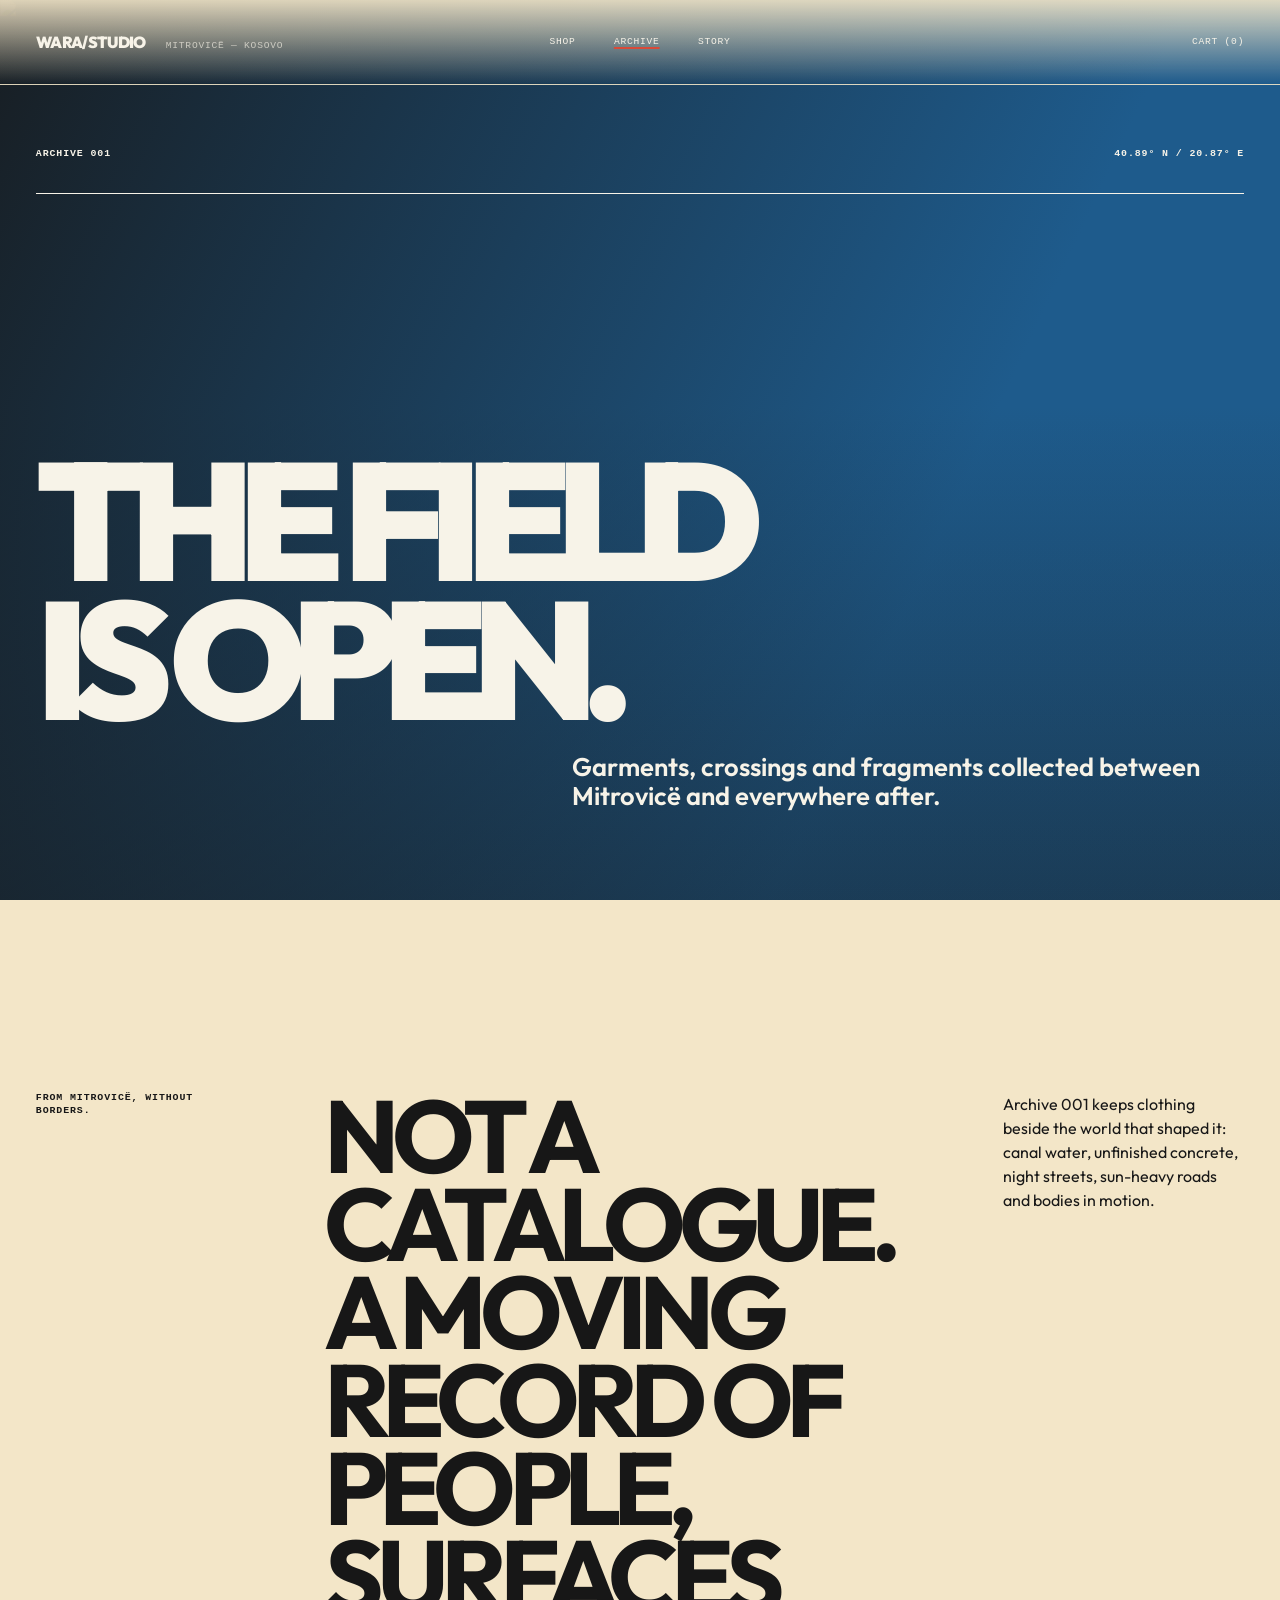
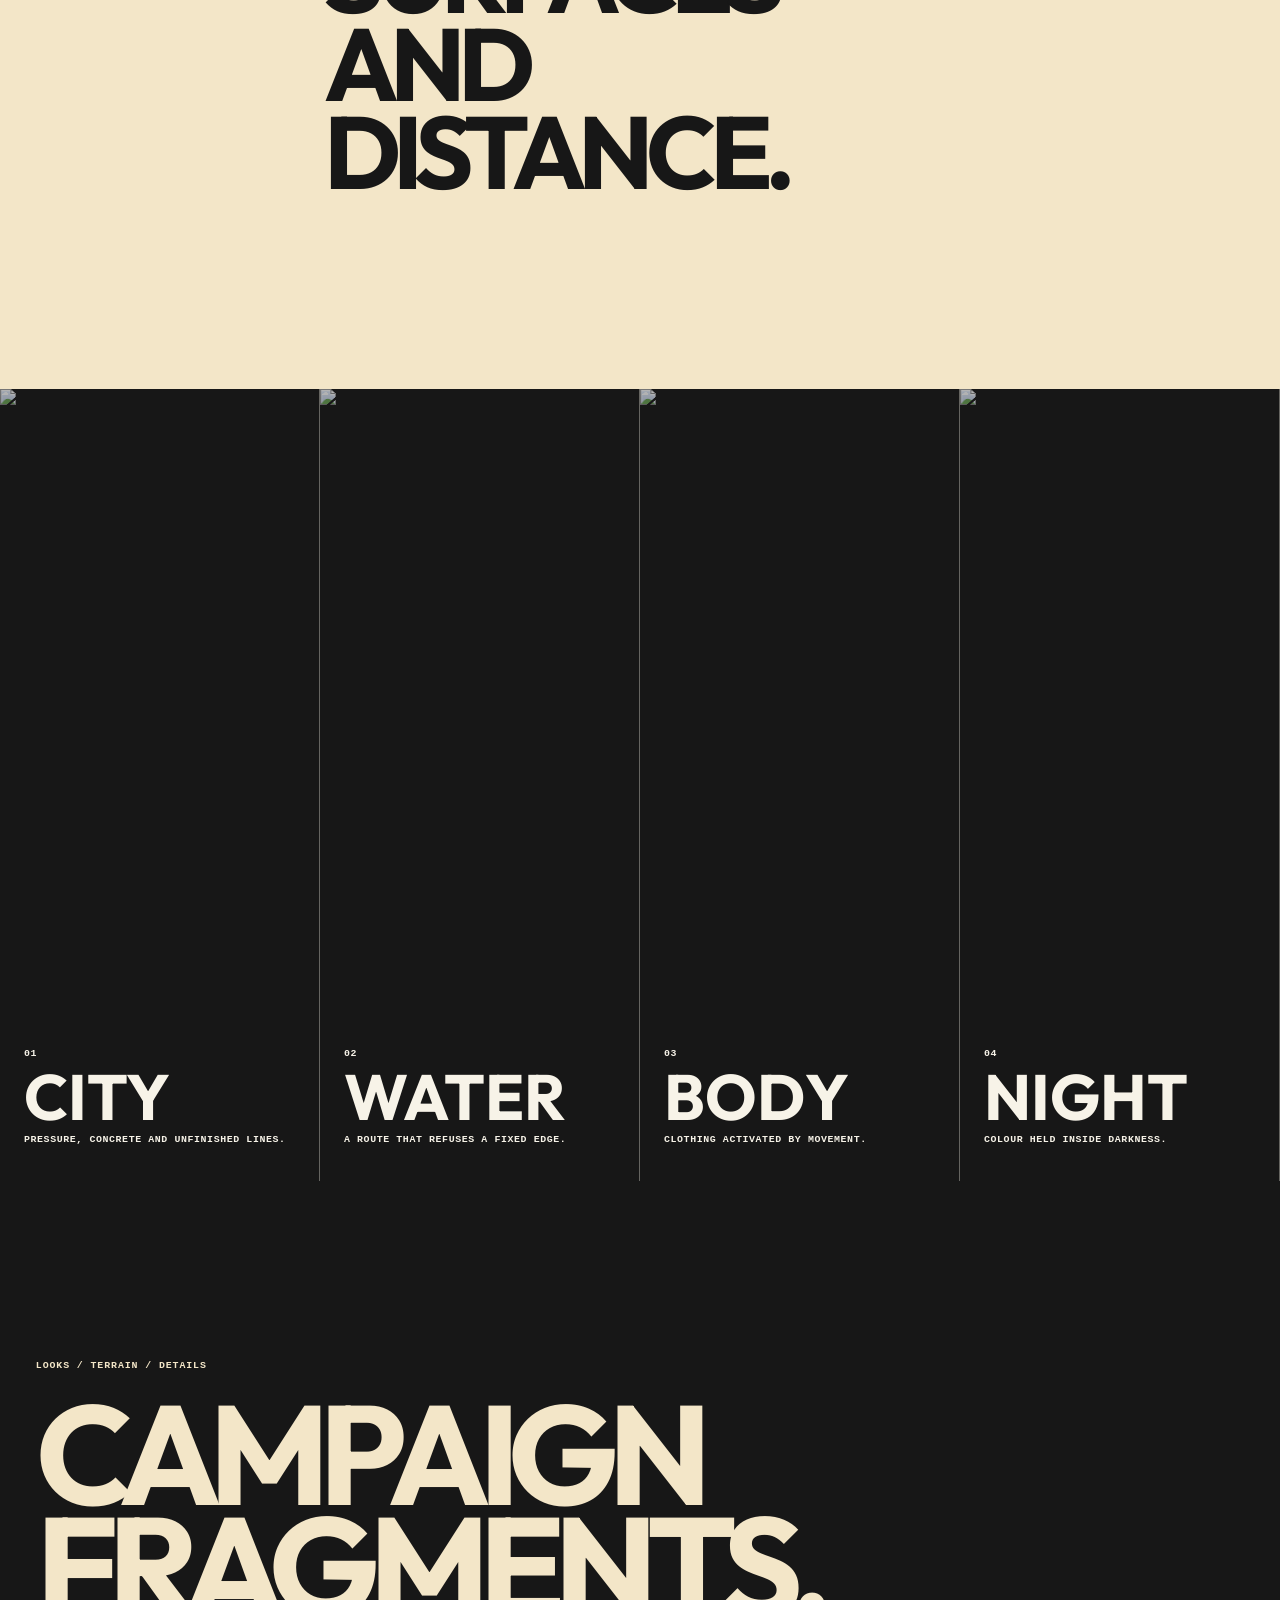
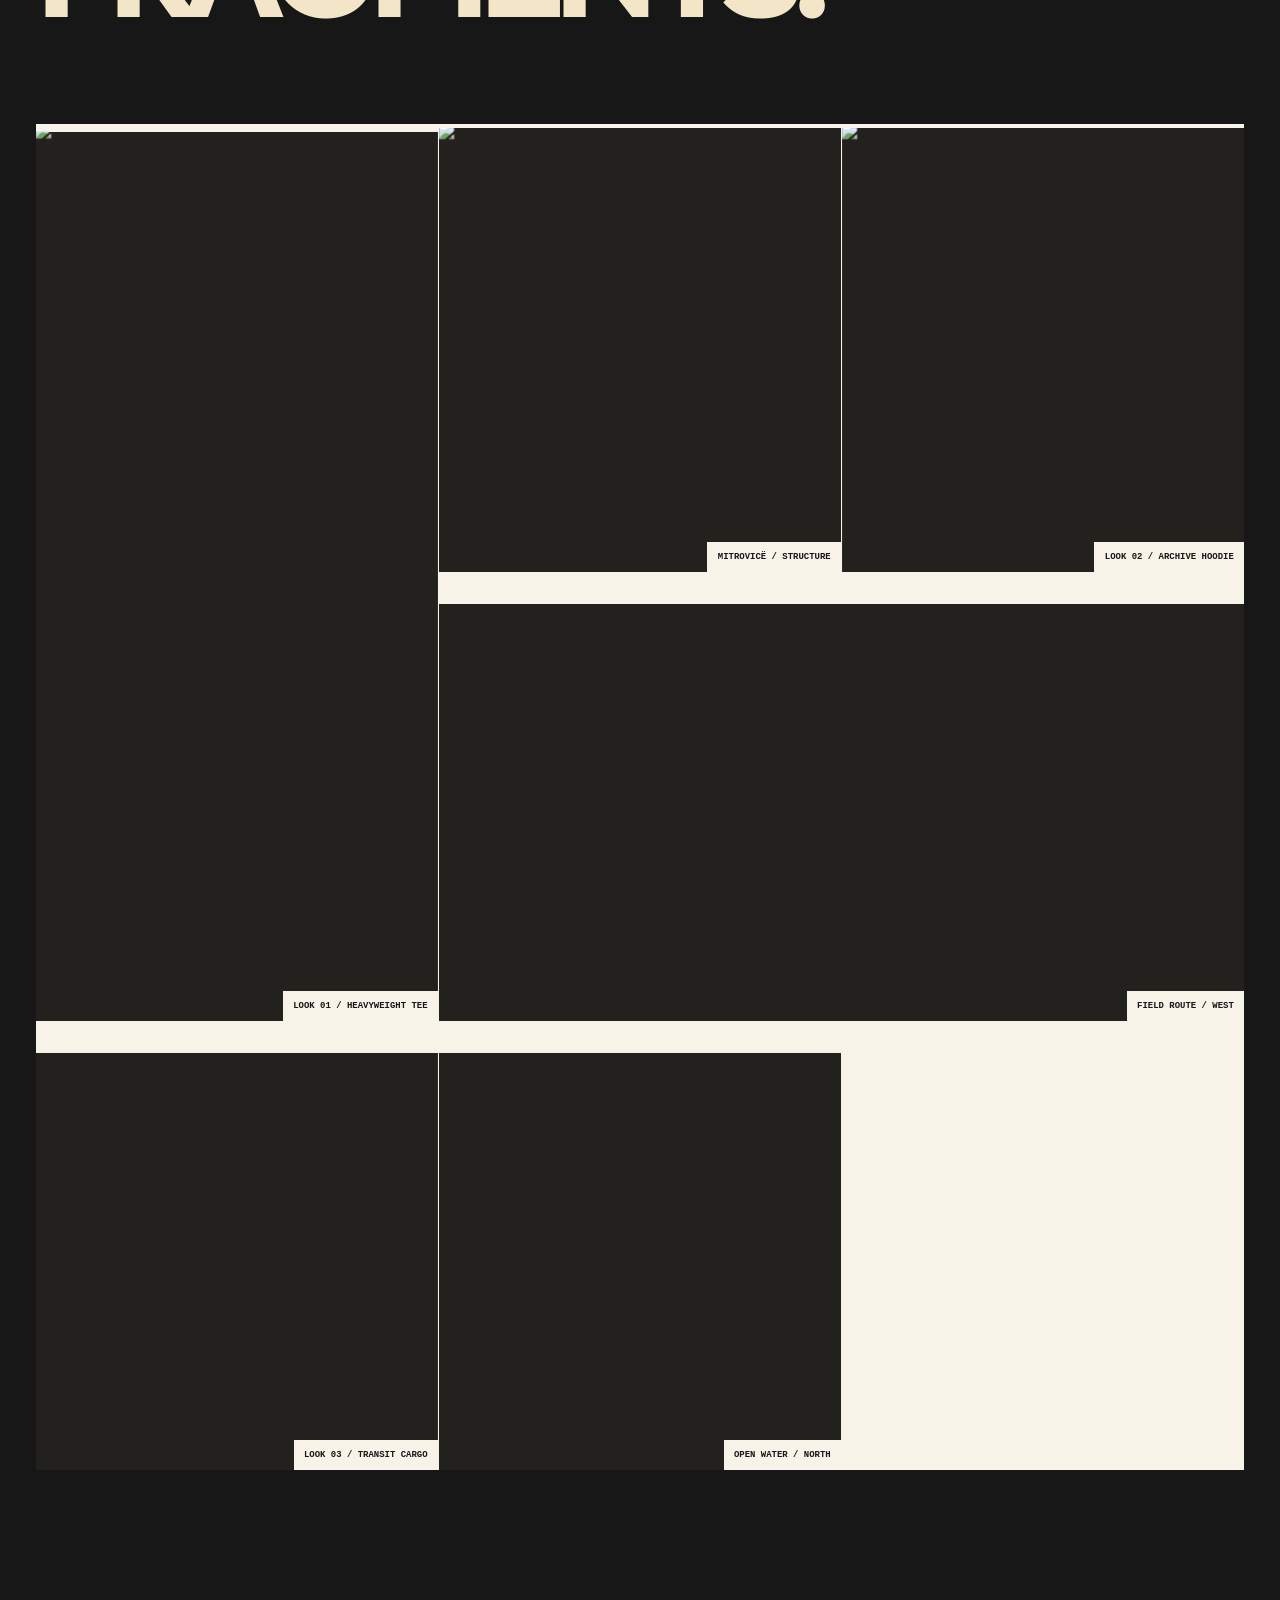
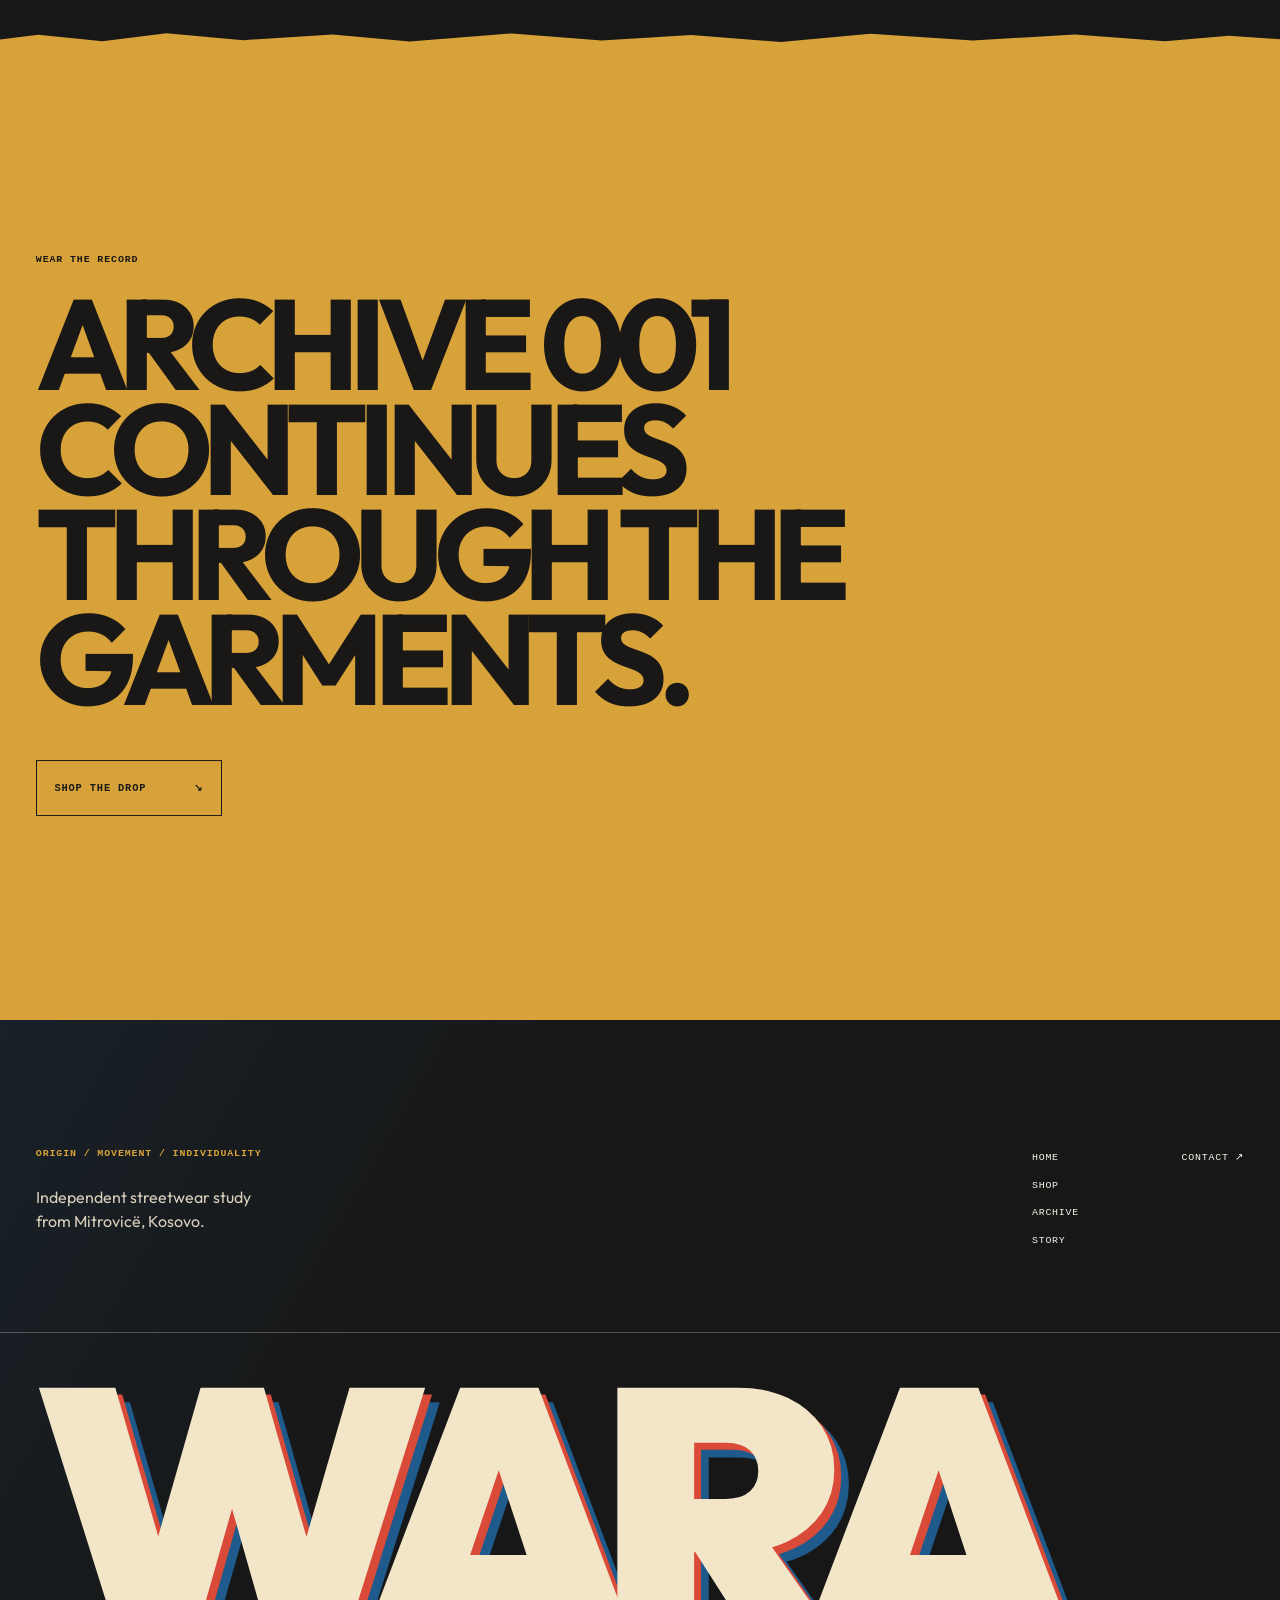
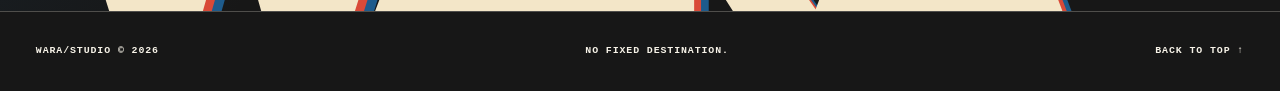
==== archive.html @ 3886ac1e "feat: add WARA shop and cinematic commerce experience" ====
<!doctype html>
<html lang="en">
  <head>
    <meta charset="utf-8">
    <meta name="viewport" content="width=device-width, initial-scale=1">
    <meta name="theme-color" content="#171717">
    <meta name="description" content="WARA STUDIO Archive 001 — campaign fragments, garments and landscapes from Mitrovicë without borders.">
    <title>Archive — WARA STUDIO</title>
    <link rel="icon" href="data:image/svg+xml,%3Csvg xmlns='http://www.w3.org/2000/svg' viewBox='0 0 64 64'%3E%3Crect width='64' height='64' fill='%23171717'/%3E%3Cpath d='M8 14h9l5 25 6-25h8l6 25 5-25h9L47 51h-9l-6-22-6 22h-9z' fill='%23f7f3e8'/%3E%3C/svg%3E">
    <link rel="preconnect" href="https://images.unsplash.com">
    <link rel="preconnect" href="https://fonts.googleapis.com">
    <link rel="preconnect" href="https://fonts.gstatic.com" crossorigin>
    <link href="https://fonts.googleapis.com/css2?family=Outfit:wght@400;500;600;700;800;900&amp;display=swap" rel="stylesheet">
    <link rel="stylesheet" href="styles.css">
    <script>document.documentElement.classList.add('js');</script>
  </head>
  <body class="inner-page archive-page" data-page="archive">
    <a class="skip-link" href="#main-content">Skip to content</a>
    <div class="cursor" data-cursor aria-hidden="true"><span>VIEW</span></div>

    <header class="site-header" data-header>
      <div class="site-header__inner shell">
        <a class="brand" href="index.html" aria-label="WARA STUDIO home"><span class="brand__name">WARA/STUDIO</span><span class="brand__origin">MITROVICË — KOSOVO</span></a>
        <nav class="desktop-nav" aria-label="Primary navigation"><a href="shop.html" data-nav-page="shop">SHOP</a><a href="archive.html" data-nav-page="archive">ARCHIVE</a><a href="story.html" data-nav-page="story">STORY</a></nav>
        <div class="header-actions">
          <a class="header-archive" href="cart.html" data-nav-page="cart">CART (<span data-cart-count>0</span>)</a>
          <button class="menu-toggle" type="button" aria-expanded="false" aria-controls="mobile-menu" data-menu-toggle><span class="sr-only">Open menu</span><span></span><span></span></button>
        </div>
      </div>
      <div class="mobile-menu" id="mobile-menu" data-mobile-menu hidden>
        <nav aria-label="Mobile navigation"><a href="shop.html" data-nav-page="shop">SHOP</a><a href="archive.html" data-nav-page="archive">ARCHIVE</a><a href="story.html" data-nav-page="story">STORY</a><a href="cart.html" data-nav-page="cart">CART (<span data-cart-count>0</span>)</a></nav>
        <div class="mobile-menu__meta technical-row"><span>MTV — 2026</span><span>NO FIXED DESTINATION.</span></div>
      </div>
    </header>

    <main id="main-content" class="page" tabindex="-1">
      <section class="archive-hero">
        <img src="https://images.unsplash.com/photo-1507525428034-b723cf961d3e?auto=format&amp;fit=crop&amp;w=2200&amp;q=88" alt="Open ocean campaign-world placeholder" fetchpriority="high" decoding="async">
        <div class="archive-hero__wash"></div>
        <div class="shell archive-hero__content">
          <div class="page-hero__meta technical-row"><span>ARCHIVE 001</span><span>40.89° N / 20.87° E</span></div>
          <h1 class="page-hero__title"><span>THE FIELD</span><span>IS OPEN.</span></h1>
          <p class="page-hero__lead">Garments, crossings and fragments collected between Mitrovicë and everywhere after.</p>
        </div>
      </section>

      <section class="archive-intro chapter chapter--paper">
        <div class="shell archive-intro__grid reveal-group">
          <p class="kicker">FROM MITROVICË, WITHOUT BORDERS.</p>
          <h2>Not a catalogue. A moving record of people, surfaces and distance.</h2>
          <p>Archive 001 keeps clothing beside the world that shaped it: canal water, unfinished concrete, night streets, sun-heavy roads and bodies in motion.</p>
        </div>
      </section>

      <section class="archive-accordion" aria-label="Archive themes">
        <article class="archive-slice" tabindex="0">
          <img src="https://images.unsplash.com/photo-1480714378408-67cf0d13bc1b?auto=format&amp;fit=crop&amp;w=1600&amp;q=84" alt="City architecture placeholder" loading="lazy" decoding="async">
          <div><span>01</span><h2>CITY</h2><p>Pressure, concrete and unfinished lines.</p></div>
        </article>
        <article class="archive-slice" tabindex="0">
          <img src="https://images.unsplash.com/photo-1470252649378-9c29740c9fa8?auto=format&amp;fit=crop&amp;w=1600&amp;q=84" alt="Canal water and travel atmosphere placeholder" loading="lazy" decoding="async">
          <div><span>02</span><h2>WATER</h2><p>A route that refuses a fixed edge.</p></div>
        </article>
        <article class="archive-slice" tabindex="0">
          <img src="https://images.unsplash.com/photo-1539109136881-3be0616acf4b?auto=format&amp;fit=crop&amp;w=1600&amp;q=84" alt="Streetwear model campaign placeholder" loading="lazy" decoding="async">
          <div><span>03</span><h2>BODY</h2><p>Clothing activated by movement.</p></div>
        </article>
        <article class="archive-slice" tabindex="0">
          <img src="https://images.unsplash.com/photo-1519608487953-e999c86e7455?auto=format&amp;fit=crop&amp;w=1600&amp;q=84" alt="Night landscape placeholder" loading="lazy" decoding="async">
          <div><span>04</span><h2>NIGHT</h2><p>Colour held inside darkness.</p></div>
        </article>
      </section>

      <section class="archive-contact-sheet chapter chapter--ink">
        <div class="shell">
          <header class="archive-contact-sheet__heading reveal-group"><p class="kicker">LOOKS / TERRAIN / DETAILS</p><h2>Campaign fragments.</h2></header>
          <div class="contact-sheet">
            <figure class="contact-sheet__item contact-sheet__item--tall image-reveal"><img src="https://images.unsplash.com/photo-1529139574466-a303027c1d8b?auto=format&amp;fit=crop&amp;w=1200&amp;q=84" alt="Fashion campaign model placeholder" loading="lazy" decoding="async"><figcaption>Look 01 / Heavyweight Tee</figcaption></figure>
            <figure class="contact-sheet__item image-reveal"><img src="https://images.unsplash.com/photo-1494522358652-f30e61a60313?auto=format&amp;fit=crop&amp;w=1400&amp;q=84" alt="Industrial architecture placeholder" loading="lazy" decoding="async"><figcaption>Mitrovicë / Structure</figcaption></figure>
            <figure class="contact-sheet__item image-reveal"><img src="https://images.unsplash.com/photo-1556821840-3a63f95609a7?auto=format&amp;fit=crop&amp;w=1200&amp;q=84" alt="Hoodie campaign placeholder" loading="lazy" decoding="async"><figcaption>Look 02 / Archive Hoodie</figcaption></figure>
            <figure class="contact-sheet__item contact-sheet__item--wide image-reveal"><img src="https://images.unsplash.com/photo-1500530855697-b586d89ba3ee?auto=format&amp;fit=crop&amp;w=1800&amp;q=84" alt="Road and landscape placeholder" loading="lazy" decoding="async"><figcaption>Field Route / West</figcaption></figure>
            <figure class="contact-sheet__item image-reveal"><img src="https://images.unsplash.com/photo-1515886657613-9f3515b0c78f?auto=format&amp;fit=crop&amp;w=1200&amp;q=84" alt="Full-body fashion campaign placeholder" loading="lazy" decoding="async"><figcaption>Look 03 / Transit Cargo</figcaption></figure>
            <figure class="contact-sheet__item image-reveal"><img src="https://images.unsplash.com/photo-1470770841072-f978cf4d019e?auto=format&amp;fit=crop&amp;w=1400&amp;q=84" alt="Lake and mountain journey placeholder" loading="lazy" decoding="async"><figcaption>Open Water / North</figcaption></figure>
          </div>
        </div>
      </section>

      <section class="archive-action chapter chapter--mustard">
        <div class="shell reveal-group"><p class="kicker">WEAR THE RECORD</p><h2>Archive 001 continues through the garments.</h2><a class="button button--dark" href="shop.html"><span>SHOP THE DROP</span><span aria-hidden="true">↘</span></a></div>
      </section>
    </main>

    <footer class="site-footer">
      <div class="site-footer__top shell"><div><p class="kicker">ORIGIN / MOVEMENT / INDIVIDUALITY</p><p>Independent streetwear study<br>from Mitrovicë, Kosovo.</p></div><nav aria-label="Footer navigation"><a href="index.html">HOME</a><a href="shop.html">SHOP</a><a href="archive.html">ARCHIVE</a><a href="story.html">STORY</a></nav><div class="site-footer__social"><a href="index.html#newsletter">CONTACT ↗</a></div></div>
      <div class="site-footer__word shell" aria-label="WARA STUDIO">WARA</div>
      <div class="site-footer__bottom shell technical-row"><span>WARA/STUDIO © 2026</span><span>NO FIXED DESTINATION.</span><a href="#main-content">BACK TO TOP ↑</a></div>
    </footer>

    <script src="vendor/gsap.min.js"></script><script src="vendor/ScrollTrigger.min.js"></script><script src="catalog.js"></script><script src="app.js"></script><script src="commerce.js"></script>
  </body>
</html>
---- styles.css ----
:root {
  color-scheme: dark;
  --sail-cream: #f3e6c8;
  --sun-red: #d94a38;
  --ocean-blue: #1e5b8c;
  --mustard: #d8a23a;
  --sea-teal: #2f7c78;
  --ink: #171717;
  --ink-soft: #23211e;
  --paper: #f3e6c8;
  --weathered-white: #f7f3e8;
  --paper-muted: #d8cfbc;
  --red: #d94a38;
  --line-light: rgba(247, 243, 232, 0.3);
  --line-dark: rgba(23, 23, 23, 0.24);
  --display: "Outfit", "Arial Narrow", "Helvetica Neue Condensed", sans-serif;
  --sans: "Outfit", "Helvetica Neue", Arial, sans-serif;
  --mono: "SFMono-Regular", Consolas, "Liberation Mono", monospace;
  --gutter: clamp(1rem, 2.8vw, 3.5rem);
  --max: 108rem;
  --header: 5.25rem;
  --fast: 180ms;
  --base: 420ms;
  --slow: 900ms;
  --ease: cubic-bezier(0.22, 1, 0.36, 1);
  --ease-in-out: cubic-bezier(0.76, 0, 0.24, 1);
}

*,
*::before,
*::after {
  box-sizing: border-box;
}

html {
  background: var(--ink);
  scroll-behavior: smooth;
  -webkit-text-size-adjust: 100%;
}

body {
  min-width: 20rem;
  margin: 0;
  overflow-x: hidden;
  background: var(--ink);
  color: var(--paper);
  font-family: var(--sans);
  font-size: 1rem;
  line-height: 1.5;
  text-rendering: optimizeLegibility;
  -webkit-font-smoothing: antialiased;
}

body.is-loading,
body.menu-open {
  overflow: hidden;
}

body,
button,
input {
  font-family: var(--sans);
}

button,
input {
  font: inherit;
}

button,
a {
  -webkit-tap-highlight-color: transparent;
}

a {
  color: inherit;
  text-decoration: none;
}

img,
svg,
video {
  display: block;
  max-width: 100%;
}

img {
  color: transparent;
}

figure,
h1,
h2,
p {
  margin-top: 0;
}

button {
  color: inherit;
}

.page {
  width: 100%;
  max-width: 100%;
  overflow-x: clip;
}

.shell {
  width: min(100%, calc(var(--max) + (var(--gutter) * 2)));
  margin-inline: auto;
  padding-inline: var(--gutter);
}

.max-w-editorial {
  width: 100%;
  max-width: 96rem;
}

.sr-only {
  position: absolute !important;
  width: 1px !important;
  height: 1px !important;
  padding: 0 !important;
  margin: -1px !important;
  overflow: hidden !important;
  clip: rect(0, 0, 0, 0) !important;
  white-space: nowrap !important;
  border: 0 !important;
}

.skip-link {
  position: fixed;
  z-index: 10000;
  top: 0.75rem;
  left: 0.75rem;
  padding: 0.7rem 0.9rem;
  transform: translateY(-160%);
  background: var(--paper);
  color: var(--ink);
  font-family: var(--mono);
  font-size: 0.68rem;
  letter-spacing: 0.08em;
  transition: transform var(--fast) ease;
}

.skip-link:focus {
  transform: translateY(0);
}

:focus-visible {
  outline: 2px solid var(--red);
  outline-offset: 4px;
}

.technical-row,
.kicker,
.image-label {
  font-family: var(--mono);
  font-size: 0.62rem;
  font-weight: 600;
  letter-spacing: 0.09em;
  line-height: 1.3;
  text-transform: uppercase;
}

.kicker {
  margin-bottom: 1.5rem;
}

.button {
  display: inline-flex;
  min-height: 3.5rem;
  align-items: center;
  justify-content: space-between;
  gap: 3rem;
  padding: 1rem 1.1rem;
  border: 1px solid currentColor;
  font-family: var(--mono);
  font-size: 0.65rem;
  font-weight: 700;
  letter-spacing: 0.08em;
  line-height: 1;
  text-transform: uppercase;
  transition:
    background-color var(--base) var(--ease),
    color var(--base) var(--ease),
    transform var(--base) var(--ease);
}

.button:hover {
  transform: translateY(-0.2rem);
}

.button--light {
  background: var(--paper);
  color: var(--ink);
}

.button--light:hover {
  background: transparent;
  color: var(--paper);
}

.chapter {
  position: relative;
  padding-block: clamp(8rem, 14vw, 15rem);
}

.chapter--paper {
  background: var(--paper);
  color: var(--ink);
}

.chapter--ink {
  background: var(--ink);
  color: var(--paper);
}

.chapter--red {
  background: var(--red);
  color: var(--paper);
}

.grain {
  pointer-events: none;
  background-image: url("data:image/svg+xml,%3Csvg viewBox='0 0 180 180' xmlns='http://www.w3.org/2000/svg'%3E%3Cfilter id='n'%3E%3CfeTurbulence type='fractalNoise' baseFrequency='.85' numOctaves='3' stitchTiles='stitch'/%3E%3C/filter%3E%3Crect width='100%25' height='100%25' filter='url(%23n)' opacity='.7'/%3E%3C/svg%3E");
  animation: grain-shift 0.25s steps(2) infinite;
}

.image-label {
  position: absolute;
  z-index: 3;
  right: 0.75rem;
  bottom: 0.75rem;
  padding: 0.4rem 0.5rem;
  background: var(--ink);
  color: var(--paper);
  font-size: 0.54rem;
}

.image-label--dark {
  background: var(--paper);
  color: var(--ink);
}

/* Loader */

.loader {
  position: fixed;
  z-index: 1000;
  inset: 0;
  overflow: hidden;
  background: var(--ink);
  color: var(--paper);
}

.loader[hidden] {
  display: none;
}

.loader__grain {
  position: absolute;
  inset: -30%;
  opacity: 0.16;
  background-image: url("data:image/svg+xml,%3Csvg viewBox='0 0 180 180' xmlns='http://www.w3.org/2000/svg'%3E%3Cfilter id='n'%3E%3CfeTurbulence type='fractalNoise' baseFrequency='.86' numOctaves='3' stitchTiles='stitch'/%3E%3C/filter%3E%3Crect width='100%25' height='100%25' filter='url(%23n)' opacity='.75'/%3E%3C/svg%3E");
  animation: grain-shift 0.25s steps(2) infinite;
}

.loader__frame {
  position: relative;
  z-index: 1;
  display: grid;
  height: 100%;
  padding: var(--gutter);
  grid-template-rows: auto 1fr auto;
}

.loader__top,
.loader__bottom {
  display: flex;
  justify-content: space-between;
  gap: 1rem;
}

.loader__word {
  display: flex;
  align-items: center;
  justify-content: center;
  overflow: hidden;
  font-family: var(--display);
  font-size: clamp(8rem, 29vw, 34rem);
  font-weight: 900;
  letter-spacing: -0.13em;
  line-height: 0.7;
}

.loader__word span {
  display: block;
}

.loader__line {
  position: absolute;
  right: 0;
  bottom: 0;
  left: 0;
  height: 2px;
  background: var(--red);
  transform: scaleX(0);
  transform-origin: left;
}

/* Cursor */

.cursor {
  position: fixed;
  z-index: 999;
  top: 0;
  left: 0;
  display: grid;
  width: 0.7rem;
  height: 0.7rem;
  place-items: center;
  border: 1px solid var(--paper);
  border-radius: 50%;
  opacity: 0;
  pointer-events: none;
  transform: translate3d(-100px, -100px, 0);
  mix-blend-mode: difference;
  transition:
    width var(--base) var(--ease),
    height var(--base) var(--ease),
    opacity var(--fast) ease,
    background-color var(--base) ease;
}

.cursor span {
  opacity: 0;
  font-family: var(--mono);
  font-size: 0.52rem;
  letter-spacing: 0.08em;
  transition: opacity var(--fast) ease;
}

.cursor.is-visible {
  opacity: 1;
}

.cursor.is-active {
  width: 4.25rem;
  height: 4.25rem;
  background: rgba(241, 238, 230, 0.14);
}

.cursor.is-active span {
  opacity: 1;
}

/* Header */

.site-header {
  position: fixed;
  z-index: 100;
  top: 0;
  right: 0;
  left: 0;
  min-height: var(--header);
  border-bottom: 1px solid transparent;
  background: linear-gradient(to bottom, rgba(10, 10, 9, 0.7), transparent);
  color: var(--paper);
  transition:
    background-color var(--base) ease,
    border-color var(--base) ease;
}

.site-header.is-scrolled,
.site-header.is-open {
  border-color: var(--line-light);
  background: var(--ink);
}

.site-header__inner {
  display: grid;
  min-height: var(--header);
  grid-template-columns: minmax(14rem, 1fr) auto minmax(14rem, 1fr);
  align-items: center;
  gap: 2rem;
}

.brand {
  display: inline-flex;
  width: fit-content;
  align-items: baseline;
  gap: 1.25rem;
}

.brand__name {
  font-family: var(--display);
  font-size: 1rem;
  font-weight: 900;
  letter-spacing: -0.04em;
}

.brand__origin,
.desktop-nav,
.header-archive {
  font-family: var(--mono);
  font-size: 0.6rem;
  letter-spacing: 0.08em;
  text-transform: uppercase;
}

.brand__origin {
  color: var(--paper-muted);
}

.desktop-nav {
  display: flex;
  justify-content: center;
  gap: clamp(1.5rem, 3vw, 3.5rem);
}

.desktop-nav a,
.header-archive {
  position: relative;
  padding-block: 0.4rem;
}

.desktop-nav a::after,
.header-archive::after {
  position: absolute;
  right: 0;
  bottom: 0;
  left: 0;
  height: 1px;
  content: "";
  background: currentColor;
  transform: scaleX(0);
  transform-origin: right;
  transition: transform var(--base) var(--ease);
}

.desktop-nav a:hover::after,
.header-archive:hover::after {
  transform: scaleX(1);
  transform-origin: left;
}

.header-actions {
  display: flex;
  align-items: center;
  justify-self: end;
  gap: 1.5rem;
}

.menu-toggle {
  display: none;
  width: 2.75rem;
  height: 2.75rem;
  padding: 0.65rem 0;
  border: 0;
  background: transparent;
  cursor: pointer;
}

.menu-toggle > span:not(.sr-only) {
  display: block;
  width: 100%;
  height: 1px;
  margin-block: 0.38rem;
  background: currentColor;
  transition: transform var(--base) var(--ease);
}

.menu-toggle[aria-expanded="true"] > span:nth-child(2) {
  transform: translateY(0.22rem) rotate(45deg);
}

.menu-toggle[aria-expanded="true"] > span:nth-child(3) {
  transform: translateY(-0.22rem) rotate(-45deg);
}

.mobile-menu {
  position: fixed;
  inset: var(--header) 0 0;
  padding: var(--gutter);
  background: var(--ink);
}

.mobile-menu[hidden] {
  display: none;
}

.mobile-menu nav {
  display: flex;
  height: calc(100% - 4rem);
  justify-content: center;
  flex-direction: column;
}

.mobile-menu nav a {
  font-family: var(--display);
  font-size: clamp(4rem, 17vw, 8rem);
  font-weight: 900;
  letter-spacing: -0.075em;
  line-height: 0.85;
}

.mobile-menu__meta {
  display: flex;
  justify-content: space-between;
  gap: 2rem;
}

/* Hero */

.hero {
  position: relative;
  isolation: isolate;
  min-height: 100svh;
  overflow: hidden;
  background: var(--ink);
}

.hero__media {
  position: absolute;
  z-index: -3;
  top: 0;
  right: 0;
  width: 48%;
  height: 100%;
  overflow: hidden;
}

.hero__media img {
  width: 100%;
  height: 112%;
  object-fit: cover;
  filter: grayscale(1) contrast(1.16) brightness(0.68);
}

.hero__wash {
  position: absolute;
  z-index: -2;
  inset: 0;
  background:
    linear-gradient(90deg, var(--ink) 0 42%, rgba(10, 10, 9, 0.58) 67%, rgba(10, 10, 9, 0.2)),
    linear-gradient(to top, rgba(10, 10, 9, 0.68), transparent 40%);
}

.hero__grain {
  position: absolute;
  z-index: -1;
  inset: -20%;
  opacity: 0.12;
}

.hero__inner {
  display: grid;
  min-height: 100svh;
  padding-top: calc(var(--header) + 1.5rem);
  padding-bottom: 1.25rem;
  grid-template-rows: auto 1fr auto;
}

.hero__meta,
.hero__footer {
  display: flex;
  align-items: center;
  justify-content: space-between;
  gap: 2rem;
}

.hero__composition {
  display: grid;
  align-content: center;
  padding-block: clamp(4rem, 9vh, 8rem);
}

.hero__drop {
  position: relative;
  margin-bottom: 1.5rem;
  padding-left: 3rem;
  color: var(--paper-muted);
  font-family: var(--mono);
  font-size: 0.62rem;
  letter-spacing: 0.09em;
  text-transform: uppercase;
}

.hero__drop::before {
  position: absolute;
  top: 50%;
  left: 0;
  width: 2.25rem;
  height: 1px;
  content: "";
  background: var(--red);
}

.hero__title {
  display: flex;
  align-items: end;
  flex-wrap: wrap;
  margin: 0;
  font-family: var(--display);
  font-size: clamp(7rem, 17.2vw, 20rem);
  font-weight: 900;
  letter-spacing: -0.105em;
  line-height: 0.68;
  text-transform: uppercase;
}

.hero__word {
  display: inline-flex;
  white-space: nowrap;
}

.hero__word > span {
  display: inline-block;
  will-change: transform;
}

.hero__studio {
  margin: 0 0 0.25em 0.8rem;
  font-size: 0.19em;
  letter-spacing: -0.04em;
  line-height: 1;
}

.hero__statement {
  display: flex;
  width: min(100%, 48rem);
  align-items: end;
  justify-content: space-between;
  gap: 3rem;
  margin-top: clamp(2rem, 5vh, 4rem);
  margin-left: auto;
}

.hero__statement p {
  margin: 0;
  font-family: var(--display);
  font-size: clamp(2.4rem, 4vw, 4.6rem);
  font-weight: 800;
  letter-spacing: -0.06em;
  line-height: 0.86;
}

.scroll-cue {
  display: inline-flex;
  align-items: center;
  gap: 0.75rem;
}

.scroll-cue i {
  display: block;
  width: 2.5rem;
  height: 1px;
  background: var(--line-light);
}

/* Marquee */

.marquee {
  position: relative;
  z-index: 2;
  overflow: hidden;
  border-top: 1px solid var(--line-light);
  border-bottom: 1px solid var(--line-light);
  background: var(--red);
  color: var(--paper);
}

.marquee__track {
  display: flex;
  width: max-content;
  align-items: center;
  gap: 2.2rem;
  padding-block: 1rem;
  animation: marquee-move 28s linear infinite;
  font-family: var(--display);
  font-size: clamp(1.4rem, 2.2vw, 2.4rem);
  font-weight: 800;
  letter-spacing: -0.035em;
  line-height: 1;
  text-transform: uppercase;
}

.marquee__track i {
  width: 0.45rem;
  height: 0.45rem;
  flex: 0 0 auto;
  background: currentColor;
  transform: rotate(45deg);
}

/* Drop intro */

.chapter-heading {
  display: grid;
  grid-template-columns: minmax(14rem, 0.55fr) minmax(0, 1.45fr);
  gap: clamp(3rem, 7vw, 8rem);
  align-items: start;
  margin-bottom: clamp(5rem, 10vw, 10rem);
}

.chapter-heading h2,
.products__header h2,
.editorial__copy h2,
.lookbook__intro h2,
.horizontal-gallery__header h2,
.newsletter__heading h2 {
  margin: 0;
  font-family: var(--display);
  font-weight: 800;
  letter-spacing: -0.07em;
  text-transform: uppercase;
}

.chapter-heading h2 {
  max-width: 16ch;
  font-size: clamp(4rem, 8vw, 9rem);
  line-height: 0.88;
}

.drop-intro__body {
  display: grid;
  grid-template-columns: minmax(0, 0.85fr) minmax(22rem, 1.15fr);
  gap: clamp(3rem, 9vw, 11rem);
  align-items: end;
}

.drop-intro__image {
  position: relative;
  height: min(72vw, 56rem);
  overflow: hidden;
  background: #d7d1c6;
}

.drop-intro__image img {
  width: 100%;
  height: 100%;
  object-fit: cover;
  filter: grayscale(1) contrast(1.12);
}

.drop-intro__copy {
  padding-bottom: clamp(1rem, 5vw, 5rem);
}

.drop-intro__lead {
  max-width: 25ch;
  margin-bottom: 4rem;
  font-size: clamp(2rem, 3.6vw, 4rem);
  font-weight: 500;
  letter-spacing: -0.045em;
  line-height: 1.04;
}

.drop-intro__details {
  display: grid;
  margin-bottom: 3rem;
  padding-block: 1rem;
  border-top: 1px solid var(--line-dark);
  border-bottom: 1px solid var(--line-dark);
  grid-template-columns: 0.6fr 1.2fr 0.6fr;
  gap: 1rem;
}

.drop-intro__details span:last-child {
  text-align: right;
}

.text-link {
  display: inline-flex;
  align-items: center;
  justify-content: space-between;
  gap: 3rem;
  padding-bottom: 0.4rem;
  border-bottom: 1px solid currentColor;
  font-family: var(--mono);
  font-size: 0.65rem;
  letter-spacing: 0.08em;
  text-transform: uppercase;
}

/* Product grid */

.products {
  padding-top: 0;
}

.products__header {
  display: grid;
  grid-template-columns: minmax(0, 1.35fr) minmax(18rem, 0.65fr);
  gap: 4rem;
  align-items: end;
  margin-bottom: 4rem;
}

.products__header h2 {
  max-width: 13ch;
  font-size: clamp(4rem, 7vw, 8rem);
  line-height: 0.84;
}

.products__header > p {
  max-width: 32rem;
  margin: 0;
  color: rgba(10, 10, 9, 0.68);
  font-size: 0.86rem;
  line-height: 1.65;
}

.product-grid {
  display: grid;
  grid-auto-flow: dense;
  grid-template-columns: repeat(12, minmax(0, 1fr));
  grid-template-rows: repeat(2, minmax(18rem, 31vw));
  gap: 1px;
  overflow: hidden;
  border: 1px solid var(--ink);
  background: var(--ink);
}

.product-card {
  position: relative;
  min-width: 0;
  overflow: hidden;
  background: var(--paper);
}

.product-card--hero {
  grid-column: span 6;
  grid-row: span 2;
}

.product-card--wide {
  grid-column: span 6;
  grid-row: span 1;
}

.product-card--small {
  grid-column: span 3;
  grid-row: span 1;
}

.product-card > a {
  display: grid;
  height: 100%;
  grid-template-rows: minmax(0, 1fr) auto;
}

.product-card__media {
  position: relative;
  min-height: 0;
  overflow: hidden;
  background: #d7d1c6;
}

.product-card__media img {
  width: 100%;
  height: 100%;
  object-fit: cover;
  filter: grayscale(1) contrast(1.08);
  transition:
    opacity var(--slow) var(--ease),
    transform 1200ms var(--ease);
}

.product-card__alt {
  position: absolute;
  inset: 0;
  opacity: 0;
}

.product-card:hover .product-card__media img {
  transform: scale(1.045);
}

.product-card:hover .product-card__alt {
  opacity: 1;
}

.product-card__info {
  display: flex;
  min-height: 5.5rem;
  align-items: start;
  justify-content: space-between;
  gap: 1rem;
  padding: 1rem;
  color: var(--ink);
  font-family: var(--mono);
  font-size: 0.64rem;
  letter-spacing: 0.04em;
  text-transform: uppercase;
}

.product-card__info > div {
  display: flex;
  flex-direction: column;
  gap: 0.35rem;
}

.product-card__info small {
  color: rgba(10, 10, 9, 0.52);
  font-size: 0.56rem;
}

/* Editorial */

.editorial {
  min-height: 110rem;
}

.editorial__grid {
  position: relative;
  display: grid;
  min-height: 88rem;
  grid-template-columns: repeat(12, minmax(0, 1fr));
  grid-template-rows: auto 1fr auto;
}

.editorial__copy {
  position: relative;
  z-index: 3;
  grid-column: 1 / span 5;
  grid-row: 1;
}

.editorial__copy h2 {
  max-width: 9ch;
  margin-bottom: 2.5rem;
  font-size: clamp(4.5rem, 8vw, 9rem);
  line-height: 0.82;
}

.editorial__copy > p:not(.kicker) {
  max-width: 33rem;
  color: var(--paper-muted);
  font-size: 1.1rem;
  line-height: 1.8;
}

.editorial__coordinates {
  display: flex;
  max-width: 26rem;
  justify-content: space-between;
  gap: 2rem;
  margin-top: 3rem;
  padding-top: 1rem;
  border-top: 1px solid var(--line-light);
}

.editorial__image {
  position: absolute;
  overflow: hidden;
  margin: 0;
}

.editorial__image img {
  width: 100%;
  height: 112%;
  object-fit: cover;
  filter: grayscale(1) contrast(1.18) brightness(0.82);
}

.editorial__image--primary {
  top: 3rem;
  right: var(--gutter);
  width: min(48vw, 52rem);
  height: 64rem;
}

.editorial__image--secondary {
  bottom: 0;
  left: 22%;
  width: min(30vw, 30rem);
  height: 40rem;
}

.editorial__vertical {
  position: absolute;
  right: 0;
  bottom: 6rem;
  margin: 0;
  font-family: var(--mono);
  font-size: 0.58rem;
  letter-spacing: 0.12em;
  writing-mode: vertical-rl;
}

/* Lookbook */

.lookbook {
  padding-top: 0;
}

.lookbook__intro {
  display: grid;
  margin-bottom: 7rem;
  grid-template-columns: 1fr 1fr;
  gap: 4rem;
  align-items: end;
}

.lookbook__intro .kicker {
  grid-column: 1 / -1;
}

.lookbook__intro h2 {
  font-size: clamp(5rem, 10vw, 12rem);
  line-height: 0.76;
}

.lookbook__intro > p:last-child {
  max-width: 24rem;
  justify-self: end;
  margin: 0;
  color: var(--paper-muted);
}

.lookbook__stage {
  display: grid;
  grid-template-columns: minmax(12rem, 0.4fr) minmax(0, 1.6fr);
  gap: clamp(3rem, 8vw, 9rem);
  align-items: start;
}

.lookbook__rail {
  position: sticky;
  top: calc(var(--header) + 2rem);
  display: flex;
  height: calc(100svh - var(--header) - 4rem);
  flex-direction: column;
  justify-content: space-between;
  padding-block: 1rem;
  border-top: 1px solid var(--line-light);
  border-bottom: 1px solid var(--line-light);
}

.lookbook__rail > p:last-child {
  margin: 0;
  font-family: var(--display);
  font-size: clamp(1.8rem, 3vw, 3.25rem);
  font-weight: 700;
  letter-spacing: -0.05em;
  line-height: 0.9;
}

.lookbook__rail > div {
  display: grid;
  grid-template-columns: auto 1fr auto;
  align-items: center;
  gap: 0.8rem;
  font-family: var(--mono);
  font-size: 0.65rem;
}

.lookbook__rail i {
  height: 1px;
  background: var(--line-light);
}

.lookbook__cards {
  padding-bottom: 20vh;
}

.lookbook-card {
  position: sticky;
  top: calc(var(--header) + 2rem);
  height: calc(100svh - var(--header) - 4rem);
  margin: 0 0 14vh;
  overflow: hidden;
  background: var(--ink-soft);
  transform-origin: center top;
}

.lookbook-card img {
  width: 100%;
  height: 100%;
  object-fit: cover;
  filter: grayscale(1) contrast(1.15) brightness(0.85);
}

.lookbook-card__wash {
  position: absolute;
  inset: 0;
  background: linear-gradient(to top, rgba(10, 10, 9, 0.72), transparent 45%);
}

.lookbook-card__meta {
  position: absolute;
  right: 1.25rem;
  bottom: 1.25rem;
  left: 1.25rem;
  display: flex;
  justify-content: space-between;
  gap: 2rem;
}

/* Horizontal gallery */

.horizontal-gallery {
  padding-bottom: 0;
}

.horizontal-gallery__header {
  display: grid;
  margin-bottom: 4rem;
  grid-template-columns: 1.5fr 0.5fr;
  gap: 3rem;
  align-items: end;
}

.horizontal-gallery__header h2 {
  max-width: 12ch;
  font-size: clamp(4.5rem, 9vw, 10rem);
  line-height: 0.8;
}

.horizontal-gallery__header > p {
  max-width: 15rem;
  justify-self: end;
  margin: 0;
  color: var(--paper-muted);
  font-family: var(--mono);
  font-size: 0.62rem;
  letter-spacing: 0.08em;
  text-transform: uppercase;
}

.horizontal-gallery__viewport {
  width: 100%;
  overflow: hidden;
}

.horizontal-gallery__track {
  display: flex;
  width: max-content;
  height: min(72svh, 52rem);
  align-items: center;
  gap: 1px;
  padding-inline: var(--gutter) 20vw;
  background: var(--line-light);
}

.horizontal-item {
  position: relative;
  height: 100%;
  flex: 0 0 auto;
  overflow: hidden;
  margin: 0;
  background: var(--ink);
}

.horizontal-item--tall {
  width: min(42vw, 38rem);
}

.horizontal-item--wide {
  width: min(65vw, 64rem);
}

.horizontal-item--small {
  width: min(34vw, 30rem);
}

.horizontal-item img {
  width: 100%;
  height: 100%;
  object-fit: cover;
  filter: grayscale(1) contrast(1.12) brightness(0.82);
  transition: transform 1200ms var(--ease);
}

.horizontal-item:hover img {
  transform: scale(1.04);
}

.horizontal-item figcaption {
  position: absolute;
  right: 1rem;
  bottom: 1rem;
  left: 1rem;
  display: flex;
  justify-content: space-between;
  gap: 2rem;
  font-family: var(--mono);
  font-size: 0.6rem;
  letter-spacing: 0.08em;
}

.horizontal-item--end {
  display: flex;
  width: min(65vw, 64rem);
  justify-content: center;
  flex-direction: column;
  padding: clamp(2rem, 6vw, 6rem);
  background: var(--paper);
  color: var(--ink);
}

.horizontal-item--end p {
  margin-bottom: 4rem;
  font-family: var(--display);
  font-size: clamp(4rem, 7vw, 8rem);
  font-weight: 900;
  letter-spacing: -0.075em;
  line-height: 0.8;
}

.horizontal-item--end span {
  font-family: var(--mono);
  font-size: 0.62rem;
  letter-spacing: 0.08em;
}

/* Manifesto */

.manifesto {
  min-height: 100svh;
}

.manifesto__top {
  display: flex;
  justify-content: space-between;
  gap: 2rem;
  margin-bottom: clamp(6rem, 12vw, 12rem);
  padding-bottom: 1rem;
  border-bottom: 1px solid rgba(241, 238, 230, 0.34);
}

.manifesto__body {
  position: relative;
}

.manifesto__text {
  position: relative;
  z-index: 2;
  max-width: 19ch;
  margin-bottom: clamp(6rem, 12vw, 12rem);
  font-family: var(--display);
  font-size: clamp(3.5rem, 7vw, 8.2rem);
  font-weight: 700;
  letter-spacing: -0.065em;
  line-height: 0.94;
}

.manifesto__text span {
  opacity: 0.16;
}

.manifesto__inline-image {
  position: absolute;
  z-index: 1;
  top: 28%;
  right: var(--gutter);
  width: min(28vw, 28rem);
  aspect-ratio: 3 / 2;
  overflow: hidden;
  border: 0.45rem solid var(--red);
}

.manifesto__inline-image img {
  width: 100%;
  height: 100%;
  object-fit: cover;
  filter: grayscale(1) contrast(1.18);
}

.manifesto__closing {
  max-width: 12ch;
  margin: 0 0 0 auto;
  font-family: var(--display);
  font-size: clamp(4rem, 8vw, 9rem);
  font-weight: 900;
  letter-spacing: -0.08em;
  line-height: 0.8;
  text-align: right;
}

/* Newsletter */

.newsletter__inner {
  display: grid;
  grid-template-columns: minmax(0, 1.05fr) minmax(22rem, 0.95fr);
  gap: clamp(4rem, 10vw, 12rem);
  align-items: end;
}

.newsletter__heading h2 {
  max-width: 10ch;
  font-size: clamp(4.5rem, 8vw, 9rem);
  line-height: 0.83;
}

.newsletter__form label {
  display: block;
  margin-bottom: 1rem;
  font-family: var(--mono);
  font-size: 0.62rem;
  letter-spacing: 0.08em;
  text-transform: uppercase;
}

.newsletter__form > div {
  display: grid;
  grid-template-columns: 1fr auto;
  border-bottom: 1px solid var(--ink);
}

.newsletter__form input {
  min-width: 0;
  padding: 1.25rem 0;
  border: 0;
  background: transparent;
  color: var(--ink);
  font-family: var(--display);
  font-size: clamp(1.25rem, 2vw, 2rem);
  font-weight: 700;
  letter-spacing: -0.03em;
}

.newsletter__form input::placeholder {
  color: rgba(10, 10, 9, 0.4);
}

.newsletter__form button {
  display: inline-flex;
  align-items: center;
  gap: 2rem;
  padding: 0 0.25rem 0 2rem;
  border: 0;
  background: transparent;
  color: var(--ink);
  cursor: pointer;
  font-family: var(--mono);
  font-size: 0.62rem;
  font-weight: 700;
  letter-spacing: 0.08em;
}

.newsletter__form > p {
  margin: 1rem 0 0;
  color: rgba(10, 10, 9, 0.58);
  font-family: var(--mono);
  font-size: 0.58rem;
  letter-spacing: 0.05em;
  text-transform: uppercase;
}

/* Footer */

.site-footer {
  overflow: hidden;
  padding-top: clamp(6rem, 10vw, 10rem);
  background: var(--ink);
  color: var(--paper);
}

.site-footer__top {
  display: grid;
  grid-template-columns: 1fr auto auto;
  gap: clamp(3rem, 8vw, 9rem);
  padding-bottom: 5rem;
  border-bottom: 1px solid var(--line-light);
}

.site-footer__top > div:first-child > p:last-child {
  color: var(--paper-muted);
}

.site-footer__top nav,
.site-footer__social {
  display: flex;
  flex-direction: column;
  gap: 0.4rem;
  font-family: var(--mono);
  font-size: 0.62rem;
  letter-spacing: 0.08em;
}

.site-footer__top a {
  width: fit-content;
  padding-block: 0.2rem;
}

.site-footer__word {
  margin-top: 3rem;
  margin-bottom: -0.12em;
  font-family: var(--display);
  font-size: min(30vw, 34rem);
  font-weight: 900;
  letter-spacing: -0.12em;
  line-height: 0.72;
  white-space: nowrap;
}

.site-footer__bottom {
  position: relative;
  z-index: 2;
  display: flex;
  min-height: 5rem;
  align-items: center;
  justify-content: space-between;
  gap: 2rem;
  border-top: 1px solid var(--line-light);
  background: var(--ink);
}

@keyframes marquee-move {
  to { transform: translateX(-50%); }
}

@keyframes grain-shift {
  0% { transform: translate3d(0, 0, 0); }
  25% { transform: translate3d(2%, -1%, 0); }
  50% { transform: translate3d(-1%, 2%, 0); }
  75% { transform: translate3d(1%, 1%, 0); }
  100% { transform: translate3d(-2%, -1%, 0); }
}

@media (max-width: 1100px) {
  .site-header__inner {
    grid-template-columns: 1fr auto;
  }

  .desktop-nav,
  .header-archive,
  .brand__origin {
    display: none;
  }

  .menu-toggle {
    display: block;
  }

  .hero__title {
    font-size: clamp(7rem, 18vw, 13rem);
  }

  .product-grid {
    grid-template-rows: repeat(2, minmax(20rem, 44vw));
  }

  .lookbook__stage {
    grid-template-columns: minmax(10rem, 0.35fr) minmax(0, 1.65fr);
    gap: 3rem;
  }
}

@media (max-width: 820px) {
  :root {
    --header: 4.5rem;
    --gutter: 1.1rem;
  }

  .chapter {
    padding-block: 7rem;
  }

  .hero__media {
    width: 72%;
    opacity: 0.8;
  }

  .hero__wash {
    background:
      linear-gradient(90deg, var(--ink) 0 25%, rgba(10, 10, 9, 0.48) 75%),
      linear-gradient(to top, rgba(10, 10, 9, 0.82), transparent 60%);
  }

  .hero__meta span:nth-child(2) {
    display: none;
  }

  .hero__title {
    font-size: clamp(6.8rem, 22vw, 12rem);
  }

  .chapter-heading,
  .products__header,
  .newsletter__inner {
    grid-template-columns: 1fr;
    gap: 2.5rem;
  }

  .chapter-heading {
    margin-bottom: 5rem;
  }

  .drop-intro__body {
    grid-template-columns: minmax(0, 1fr) minmax(18rem, 0.8fr);
    gap: 2rem;
  }

  .product-grid {
    grid-template-columns: repeat(2, minmax(0, 1fr));
    grid-template-rows: none;
  }

  .product-card--hero,
  .product-card--wide,
  .product-card--small {
    grid-column: span 1;
    grid-row: auto;
    min-height: 34rem;
  }

  .product-card--hero,
  .product-card--wide {
    grid-column: 1 / -1;
    min-height: 44rem;
  }

  .editorial {
    min-height: 94rem;
  }

  .editorial__grid {
    min-height: 78rem;
  }

  .editorial__copy {
    grid-column: 1 / span 8;
  }

  .editorial__image--primary {
    top: 28rem;
    width: 62vw;
    height: 48rem;
  }

  .editorial__image--secondary {
    left: var(--gutter);
    width: 38vw;
    height: 29rem;
  }

  .lookbook__stage {
    grid-template-columns: 1fr;
  }

  .lookbook__rail {
    position: relative;
    top: auto;
    z-index: 2;
    height: auto;
    flex-direction: row;
    gap: 2rem;
  }

  .lookbook__rail > p:last-child {
    display: none;
  }

  .lookbook-card {
    height: 76svh;
  }

  .horizontal-gallery__header {
    grid-template-columns: 1fr;
  }

  .horizontal-gallery__header > p {
    justify-self: start;
  }

  .horizontal-gallery__viewport {
    overflow-x: auto;
    scroll-snap-type: x mandatory;
    scrollbar-width: none;
  }

  .horizontal-gallery__track {
    height: 64svh;
    padding-right: var(--gutter);
  }

  .horizontal-item {
    scroll-snap-align: start;
  }

  .horizontal-item--tall,
  .horizontal-item--wide,
  .horizontal-item--small,
  .horizontal-item--end {
    width: 82vw;
  }

  .manifesto__inline-image {
    top: 48%;
    width: 36vw;
  }
}

@media (max-width: 560px) {
  .loader__word {
    justify-content: flex-start;
    font-size: 30vw;
  }

  .loader__bottom span:first-child {
    max-width: 10rem;
  }

  .hero__media {
    width: 100%;
  }

  .hero__wash {
    background:
      linear-gradient(to right, rgba(10, 10, 9, 0.68), rgba(10, 10, 9, 0.22)),
      linear-gradient(to top, rgba(10, 10, 9, 0.92), transparent 72%);
  }

  .hero__composition {
    align-content: end;
    padding-block: 6rem 3rem;
  }

  .hero__meta span:last-child {
    display: none;
  }

  .hero__title {
    display: block;
    font-size: clamp(5.2rem, 23vw, 7.2rem);
    line-height: 0.72;
  }

  .hero__studio {
    display: block;
    margin: 0.45rem 0 0;
    font-size: 0.23em;
  }

  .hero__statement {
    width: 100%;
    align-items: stretch;
    flex-direction: column;
    gap: 1.5rem;
    margin-top: 2rem;
  }

  .hero__statement p {
    font-size: 2.7rem;
  }

  .hero__statement .button {
    width: 100%;
  }

  .hero__footer .scroll-cue {
    display: none;
  }

  .hero__footer span:last-child {
    display: none;
  }

  .hero__media .image-label {
    display: none;
  }

  .marquee__track {
    font-size: 1.35rem;
  }

  .chapter-heading h2,
  .products__header h2,
  .editorial__copy h2,
  .lookbook__intro h2,
  .horizontal-gallery__header h2,
  .newsletter__heading h2 {
    font-size: clamp(3.7rem, 17vw, 6rem);
  }

  .drop-intro__body {
    grid-template-columns: 1fr;
  }

  .drop-intro__image {
    height: 125vw;
  }

  .drop-intro__lead {
    font-size: 2rem;
  }

  .drop-intro__details {
    grid-template-columns: 1fr;
  }

  .drop-intro__details span:last-child {
    text-align: left;
  }

  .product-grid {
    grid-template-columns: 1fr;
  }

  .product-card--hero,
  .product-card--wide,
  .product-card--small {
    grid-column: 1;
    min-height: 38rem;
  }

  .products__header {
    margin-bottom: 2rem;
  }

  .editorial {
    min-height: 90rem;
  }

  .editorial__grid {
    min-height: 75rem;
  }

  .editorial__copy {
    grid-column: 1 / -1;
  }

  .editorial__copy > p:not(.kicker) {
    font-size: 0.95rem;
  }

  .editorial__image--primary {
    top: 32rem;
    right: 0;
    width: 78vw;
    height: 42rem;
  }

  .editorial__image--secondary {
    width: 47vw;
    height: 25rem;
  }

  .lookbook__intro {
    grid-template-columns: 1fr;
    gap: 2rem;
  }

  .lookbook__intro .kicker {
    grid-column: auto;
  }

  .lookbook__intro > p:last-child {
    justify-self: start;
  }

  .lookbook-card {
    top: calc(var(--header) + 1rem);
    height: 70svh;
  }

  .lookbook__rail {
    font-size: 0.55rem;
  }

  .horizontal-gallery__track {
    height: 58svh;
  }

  .horizontal-item--tall,
  .horizontal-item--wide,
  .horizontal-item--small,
  .horizontal-item--end {
    width: 88vw;
  }

  .horizontal-item--end p {
    font-size: 3.5rem;
  }

  .manifesto__top {
    align-items: end;
  }

  .manifesto__top span:last-child {
    text-align: right;
  }

  .manifesto__text {
    font-size: clamp(3rem, 13.5vw, 5rem);
  }

  .manifesto__inline-image {
    position: relative;
    top: auto;
    right: auto;
    width: 70vw;
    margin: -3rem 0 5rem auto;
  }

  .manifesto__closing {
    font-size: clamp(3.5rem, 16vw, 6rem);
  }

  .newsletter__form > div {
    grid-template-columns: 1fr;
  }

  .newsletter__form button {
    justify-content: space-between;
    padding: 1rem 0;
  }

  .site-footer__top {
    grid-template-columns: 1fr 1fr;
    gap: 3rem 1.5rem;
  }

  .site-footer__top > div:first-child {
    grid-column: 1 / -1;
  }

  .site-footer__word {
    font-size: 30vw;
  }

  .site-footer__bottom {
    align-items: flex-start;
    flex-direction: column;
    gap: 0.65rem;
    padding-block: 1.5rem;
  }
}

@media (hover: none), (pointer: coarse) {
  .cursor {
    display: none;
  }
}

@media (prefers-reduced-motion: reduce) {
  html {
    scroll-behavior: auto;
  }

  *,
  *::before,
  *::after {
    scroll-behavior: auto !important;
    animation-duration: 0.01ms !important;
    animation-iteration-count: 1 !important;
    transition-duration: 0.01ms !important;
  }

  .grain,
  .loader__grain {
    animation: none;
  }

  .manifesto__text span {
    opacity: 1;
  }
}

/* Adventure palette and campaign layer */

.loader {
  background: var(--sail-cream);
  color: var(--ink);
}

.loader__grain {
  opacity: 0.2;
  mix-blend-mode: multiply;
}

.loader__word span:nth-child(1) {
  color: var(--sun-red);
}

.loader__word span:nth-child(2) {
  color: var(--ocean-blue);
}

.loader__word span:nth-child(3) {
  color: var(--mustard);
}

.loader__word span:nth-child(4) {
  color: var(--sea-teal);
}

.loader__line {
  background: linear-gradient(90deg, var(--sun-red) 0 28%, var(--ocean-blue) 28% 56%, var(--mustard) 56% 78%, var(--sea-teal) 78%);
}

.site-header {
  color: var(--ink);
  background: linear-gradient(to bottom, rgba(243, 230, 200, 0.9), rgba(243, 230, 200, 0));
}

.site-header.is-scrolled,
.site-header.is-open {
  border-color: rgba(247, 243, 232, 0.22);
  background: var(--ink);
  color: var(--weathered-white);
}

.site-header:not(.is-scrolled):not(.is-open) .brand__origin {
  color: rgba(23, 23, 23, 0.62);
}

.hero {
  background: var(--sail-cream);
  color: var(--ink);
}

.hero__media {
  width: 54%;
  clip-path: polygon(8% 0, 100% 0, 100% 100%, 0 100%, 4% 88%, 0 75%, 5% 59%, 1% 42%, 7% 25%, 2% 10%);
  background: var(--ocean-blue);
}

.hero__media::after {
  position: absolute;
  inset: 0;
  content: "";
  background: linear-gradient(145deg, rgba(216, 162, 58, 0.3), transparent 35%, rgba(30, 91, 140, 0.58));
  mix-blend-mode: color;
}

.hero__media img {
  filter: saturate(0.72) contrast(1.08) sepia(0.14) brightness(0.92);
}

.hero__wash {
  background:
    linear-gradient(90deg, var(--sail-cream) 0 37%, rgba(243, 230, 200, 0.9) 49%, rgba(243, 230, 200, 0.08) 74%),
    linear-gradient(to top, rgba(23, 23, 23, 0.32), transparent 42%);
}

.hero__grain {
  opacity: 0.18;
  mix-blend-mode: multiply;
}

.hero__sun,
.hero__wave,
.hero__brush,
.hero__route {
  position: absolute;
  pointer-events: none;
}

.hero__sun {
  z-index: -1;
  top: 17%;
  left: 8%;
  width: clamp(8rem, 14vw, 15rem);
  aspect-ratio: 1;
  border: 1px solid rgba(23, 23, 23, 0.2);
  border-radius: 50%;
  background: var(--mustard);
  box-shadow: inset 0 0 0 1.4rem rgba(243, 230, 200, 0.2);
}

.hero__wave {
  z-index: -1;
  right: 38%;
  bottom: 6%;
  width: clamp(11rem, 20vw, 23rem);
  height: clamp(4rem, 7vw, 8rem);
  border: 1.25rem solid var(--sea-teal);
  border-right-color: transparent;
  border-left-color: transparent;
  border-radius: 50%;
  transform: rotate(-12deg);
  opacity: 0.8;
}

.hero__brush {
  z-index: -1;
  top: 38%;
  left: -2%;
  width: clamp(16rem, 36vw, 42rem);
  height: clamp(2.5rem, 4.6vw, 5rem);
  background: var(--sun-red);
  clip-path: polygon(0 22%, 9% 10%, 21% 19%, 33% 2%, 47% 20%, 62% 6%, 76% 17%, 100% 0, 97% 76%, 84% 90%, 66% 80%, 49% 100%, 31% 79%, 14% 94%, 0 73%);
  opacity: 0.78;
  transform: rotate(-3deg);
}

.hero__route {
  z-index: -1;
  top: 6%;
  left: 0;
  width: min(57vw, 58rem);
  height: 88%;
  opacity: 0.42;
}

.hero__route path {
  stroke: var(--ocean-blue);
  stroke-width: 2;
  stroke-dasharray: 8 10;
  vector-effect: non-scaling-stroke;
}

.hero__route path:last-of-type {
  stroke: var(--sun-red);
  stroke-dasharray: 2 7;
}

.hero__route circle {
  fill: var(--sail-cream);
  stroke: var(--ocean-blue);
  stroke-width: 2;
}

.hero__meta,
.hero__footer,
.hero__drop {
  color: var(--ink);
}

.hero__meta span:last-child,
.hero__footer > span:last-child {
  color: var(--weathered-white);
  text-shadow: 0 1px 12px rgba(23, 23, 23, 0.5);
}

.hero__media .image-label {
  display: none;
}

.hero__drop::before {
  background: var(--sun-red);
}

.hero__title {
  position: relative;
  z-index: 4;
  color: var(--ink);
}

.hero__word-wrap {
  position: relative;
  display: inline-flex;
  isolation: isolate;
  white-space: nowrap;
}

.hero__word {
  position: relative;
  z-index: 3;
  color: var(--ink);
  text-shadow: 1px 1px 0 rgba(23, 23, 23, 0.18);
}

.hero__colour-layer {
  position: absolute;
  z-index: 1;
  inset: 0;
  display: block;
  white-space: nowrap;
  pointer-events: none;
  mix-blend-mode: multiply;
  will-change: transform;
}

.hero__colour-layer--red {
  color: var(--sun-red);
  transform: translate(-0.035em, 0.025em);
}

.hero__colour-layer--blue {
  z-index: 2;
  color: var(--ocean-blue);
  transform: translate(0.035em, -0.02em);
}

.hero__studio {
  position: relative;
  z-index: 5;
  padding: 0.22em 0.28em;
  background: var(--mustard);
  color: var(--ink);
  box-shadow: 0.18em 0.18em 0 var(--sun-red);
}

.hero__statement p {
  color: var(--ink);
}

.hero .button--light {
  border-color: var(--ink);
  background: var(--ink);
  color: var(--weathered-white);
}

.hero .button--light:hover {
  background: var(--sun-red);
  color: var(--weathered-white);
}

.hero .scroll-cue i {
  background: rgba(23, 23, 23, 0.4);
}

.hero .image-label {
  background: var(--ocean-blue);
  color: var(--weathered-white);
}

.marquee {
  border-color: var(--ink);
  background: var(--ink);
  color: var(--sail-cream);
}

.marquee__track i:nth-of-type(4n + 1) {
  background: var(--sun-red);
}

.marquee__track i:nth-of-type(4n + 2) {
  background: var(--ocean-blue);
}

.marquee__track i:nth-of-type(4n + 3) {
  background: var(--mustard);
}

.marquee__track i:nth-of-type(4n) {
  background: var(--sea-teal);
}

.chapter--paper {
  background: var(--sail-cream);
  color: var(--ink);
}

.chapter--ocean {
  background: var(--ocean-blue);
  color: var(--weathered-white);
}

.chapter--campaign-red {
  background: var(--sun-red);
  color: var(--weathered-white);
}

.chapter--teal {
  background: var(--sea-teal);
  color: var(--weathered-white);
}

.chapter--mustard {
  background: var(--mustard);
  color: var(--ink);
}

.chapter--ocean::before,
.chapter--campaign-red::before,
.chapter--teal::before,
.chapter--mustard::before,
.newsletter::before {
  position: absolute;
  z-index: 5;
  top: -1.45rem;
  right: 0;
  left: 0;
  height: 1.5rem;
  content: "";
  background: inherit;
  clip-path: polygon(0 55%, 3% 36%, 8% 63%, 13% 29%, 19% 58%, 26% 35%, 32% 64%, 40% 30%, 47% 59%, 54% 37%, 61% 66%, 68% 31%, 76% 60%, 84% 34%, 91% 63%, 96% 40%, 100% 54%, 100% 100%, 0 100%);
}

.drop-intro::after {
  position: absolute;
  top: 5%;
  right: 5%;
  width: min(22vw, 21rem);
  height: 1.1rem;
  content: "";
  background: var(--ocean-blue);
  clip-path: polygon(0 22%, 12% 0, 28% 31%, 47% 6%, 68% 28%, 83% 2%, 100% 25%, 96% 75%, 78% 100%, 58% 72%, 39% 95%, 18% 69%, 0 87%);
  transform: rotate(5deg);
  opacity: 0.82;
}

.drop-intro__image {
  background: var(--mustard);
  box-shadow: -1.25rem 1.25rem 0 var(--sun-red);
  clip-path: polygon(0 0, 97% 1%, 100% 14%, 98% 31%, 100% 47%, 97% 65%, 100% 81%, 97% 100%, 4% 98%, 0 88%, 2% 70%, 0 54%, 3% 37%, 0 18%);
}

.drop-intro__image img {
  filter: saturate(0.8) contrast(1.08) sepia(0.13);
}

.archive-stamp {
  width: fit-content;
  margin: 0 0 2.5rem auto;
  padding: 0.65rem 0.8rem;
  border: 2px solid var(--sun-red);
  color: var(--sun-red);
  font-family: var(--mono);
  font-size: 0.62rem;
  font-weight: 700;
  letter-spacing: 0.1em;
  line-height: 1.35;
  text-align: center;
  transform: rotate(3deg);
}

.drop-intro__details {
  border-color: rgba(23, 23, 23, 0.3);
}

.products__header > p {
  color: rgba(247, 243, 232, 0.74);
}

.product-grid {
  border-color: var(--weathered-white);
  background: rgba(247, 243, 232, 0.65);
  box-shadow: 1.1rem 1.1rem 0 rgba(23, 23, 23, 0.2);
}

.product-card {
  background: var(--weathered-white);
}

.product-card__media {
  background: var(--sail-cream);
}

.product-card__media img {
  filter: saturate(0.82) contrast(1.08) sepia(0.1);
}

.product-card:nth-child(1) .product-card__info {
  background: var(--sail-cream);
}

.product-card:nth-child(2) .product-card__info {
  background: var(--mustard);
}

.product-card:nth-child(3) .product-card__info {
  background: var(--sun-red);
  color: var(--weathered-white);
}

.product-card:nth-child(4) .product-card__info {
  background: var(--sea-teal);
  color: var(--weathered-white);
}

.product-card:nth-child(3) .product-card__info small,
.product-card:nth-child(4) .product-card__info small {
  color: rgba(247, 243, 232, 0.68);
}

.products .kicker {
  color: var(--mustard);
}

.editorial__copy .kicker {
  color: var(--mustard);
}

.editorial__copy > p:not(.kicker) {
  color: rgba(247, 243, 232, 0.82);
}

.editorial__coordinates {
  border-color: rgba(247, 243, 232, 0.42);
}

.editorial__image--primary {
  box-shadow: 1.35rem 1.35rem 0 var(--ocean-blue);
  clip-path: polygon(0 2%, 96% 0, 100% 12%, 98% 27%, 100% 44%, 97% 59%, 100% 78%, 96% 100%, 3% 98%, 0 84%, 2% 67%, 0 52%, 3% 35%, 0 18%);
}

.editorial__image--secondary {
  border: 0.55rem solid var(--mustard);
  transform: rotate(-3deg);
}

.editorial__image img {
  filter: saturate(0.72) contrast(1.12) sepia(0.08) brightness(0.9);
}

.editorial__vertical {
  color: var(--sail-cream);
}

.lookbook {
  background:
    linear-gradient(120deg, rgba(30, 91, 140, 0.16), transparent 32%),
    var(--ink);
}

.lookbook__intro .kicker,
.lookbook__rail > div {
  color: var(--mustard);
}

.lookbook__intro > p:last-child {
  color: var(--paper-muted);
}

.lookbook__rail {
  border-color: rgba(247, 243, 232, 0.3);
}

.lookbook__rail i {
  background: var(--sun-red);
}

.lookbook-card {
  border: 1px solid rgba(247, 243, 232, 0.24);
}

.lookbook-card:nth-child(4n + 1) {
  box-shadow: 0.8rem 0.8rem 0 var(--sun-red);
}

.lookbook-card:nth-child(4n + 2) {
  box-shadow: 0.8rem 0.8rem 0 var(--ocean-blue);
}

.lookbook-card:nth-child(4n + 3) {
  box-shadow: 0.8rem 0.8rem 0 var(--mustard);
}

.lookbook-card:nth-child(4n) {
  box-shadow: 0.8rem 0.8rem 0 var(--sea-teal);
}

.lookbook-card img {
  filter: saturate(0.55) contrast(1.15) brightness(0.88);
}

.lookbook-card__wash {
  background:
    linear-gradient(to top, rgba(23, 23, 23, 0.75), transparent 46%),
    linear-gradient(135deg, rgba(30, 91, 140, 0.18), transparent 50%);
}

.horizontal-gallery__header .kicker {
  color: var(--mustard);
}

.horizontal-gallery__header > p {
  color: rgba(247, 243, 232, 0.78);
}

.horizontal-gallery__track {
  background: rgba(247, 243, 232, 0.44);
}

.horizontal-item img {
  filter: saturate(0.78) contrast(1.1) sepia(0.08) brightness(0.9);
}

.horizontal-item--end {
  background: var(--mustard);
  color: var(--ink);
}

.manifesto__top {
  border-color: rgba(23, 23, 23, 0.35);
}

.manifesto__text span {
  opacity: 0.13;
}

.manifesto__inline-image {
  border-color: var(--sun-red);
  box-shadow: 0.8rem 0.8rem 0 var(--ocean-blue);
  transform: rotate(2deg);
}

.manifesto__inline-image img {
  filter: saturate(0.75) contrast(1.12) sepia(0.1);
}

.manifesto__closing {
  color: var(--ocean-blue);
  text-shadow: 0.045em 0.045em 0 var(--sun-red);
}

.newsletter {
  color: var(--weathered-white);
}

.newsletter .kicker {
  color: var(--sun-red);
}

.newsletter__form > div {
  border-color: var(--weathered-white);
}

.newsletter__form input,
.newsletter__form button {
  color: var(--weathered-white);
}

.newsletter__form input::placeholder {
  color: rgba(247, 243, 232, 0.44);
}

.newsletter__form > p {
  color: rgba(247, 243, 232, 0.58);
}

.site-footer {
  background:
    linear-gradient(120deg, rgba(30, 91, 140, 0.15), transparent 35%),
    var(--ink);
}

.site-footer__top {
  border-color: rgba(247, 243, 232, 0.25);
}

.site-footer__top .kicker {
  color: var(--mustard);
}

.site-footer__word {
  color: var(--sail-cream);
  text-shadow:
    0.018em 0.018em 0 var(--sun-red),
    0.038em 0.038em 0 var(--ocean-blue);
}

.site-footer__bottom {
  border-color: rgba(247, 243, 232, 0.25);
}

@media (max-width: 820px) {
  .site-header:not(.is-scrolled):not(.is-open) {
    color: var(--weathered-white);
    background: linear-gradient(to bottom, rgba(23, 23, 23, 0.48), transparent);
  }

  .hero__media {
    width: 78%;
  }

  .hero__wash {
    background:
      linear-gradient(90deg, rgba(243, 230, 200, 0.96) 0 20%, rgba(243, 230, 200, 0.52) 55%, rgba(23, 23, 23, 0.08)),
      linear-gradient(to top, rgba(243, 230, 200, 0.72), transparent 60%);
  }

  .hero__route {
    width: 78vw;
    opacity: 0.32;
  }

  .hero__sun {
    top: 15%;
    left: 5%;
  }

  .product-grid {
    box-shadow: 0.65rem 0.65rem 0 rgba(23, 23, 23, 0.18);
  }
}

@media (max-width: 560px) {
  .hero__media {
    width: 100%;
    clip-path: none;
  }

  .hero__media::after {
    background: linear-gradient(145deg, rgba(216, 162, 58, 0.12), transparent 35%, rgba(30, 91, 140, 0.42));
  }

  .hero__wash {
    background:
      linear-gradient(to right, rgba(243, 230, 200, 0.75), rgba(243, 230, 200, 0.08)),
      linear-gradient(to top, var(--sail-cream) 0, rgba(243, 230, 200, 0.15) 65%);
  }

  .hero__sun {
    top: 15%;
    left: -2rem;
    width: 8rem;
    opacity: 0.72;
  }

  .hero__brush {
    top: 45%;
    width: 18rem;
    opacity: 0.6;
  }

  .hero__wave {
    right: -4rem;
    bottom: 20%;
    opacity: 0.52;
  }

  .hero__route {
    top: 2%;
    left: -26%;
    width: 125vw;
  }

  .hero__word-wrap {
    width: fit-content;
  }

  .hero__word {
    color: var(--weathered-white);
    text-shadow: 0 1px 14px rgba(23, 23, 23, 0.4);
  }

  .hero__colour-layer--red {
    transform: translate(-0.025em, 0.02em);
  }

  .hero__colour-layer--blue {
    transform: translate(0.025em, -0.016em);
  }

  .hero__studio {
    width: fit-content;
    box-shadow: 0.14em 0.14em 0 var(--sun-red);
  }

  .hero__meta,
  .hero__footer,
  .hero__drop,
  .hero__statement p {
    color: var(--weathered-white);
    text-shadow: 0 1px 12px rgba(23, 23, 23, 0.38);
  }

  .archive-stamp {
    margin-left: 0;
  }

  .drop-intro__image {
    box-shadow: -0.7rem 0.7rem 0 var(--sun-red);
  }

  .editorial__image--primary {
    box-shadow: 0.7rem 0.7rem 0 var(--ocean-blue);
  }

  .manifesto__closing {
    text-shadow: 0.035em 0.035em 0 var(--sun-red);
  }
}

/* Standalone commerce and editorial pages */

.loader__paper-panels {
  position: absolute;
  z-index: 0;
  inset: 0;
  display: grid;
  grid-template-columns: repeat(3, 1fr);
  pointer-events: none;
}

.loader__paper-panel:nth-child(1) {
  background: var(--sail-cream);
}

.loader__paper-panel:nth-child(2) {
  background: var(--sun-red);
}

.loader__paper-panel:nth-child(3) {
  background: var(--ocean-blue);
}

.loader__frame {
  z-index: 2;
}

.loader__grain {
  z-index: 3;
}

.desktop-nav a[aria-current="page"],
.header-archive[aria-current="page"],
.mobile-menu a[aria-current="page"] {
  text-decoration: underline;
  text-decoration-color: var(--sun-red);
  text-decoration-thickness: 0.16em;
  text-underline-offset: 0.35em;
}

.site-header--solid,
.inner-page .site-header.is-scrolled,
.inner-page .site-header.is-open {
  color: var(--weathered-white);
  background: rgba(23, 23, 23, 0.94);
  border-color: rgba(247, 243, 232, 0.22);
  backdrop-filter: blur(12px);
}

.site-header--solid .menu-toggle span {
  background: var(--weathered-white);
}

.site-header--solid:not(.is-scrolled):not(.is-open) .brand__origin,
.archive-page .site-header:not(.is-scrolled):not(.is-open) .brand__origin {
  color: rgba(247, 243, 232, 0.68);
}

.archive-page .site-header:not(.is-scrolled):not(.is-open) {
  color: var(--weathered-white);
}

.archive-page .site-header:not(.is-scrolled):not(.is-open) .menu-toggle span {
  background: var(--weathered-white);
}

.inner-page {
  background: var(--sail-cream);
  color: var(--ink);
}

.inner-page .site-footer {
  color: var(--weathered-white);
}

.product-card__actions {
  display: grid;
  grid-template-columns: 1fr 1fr;
  border-top: 1px solid currentColor;
}

.product-card__actions a,
.product-card__actions button {
  min-height: 3.25rem;
  padding: 0.9rem 1rem;
  border: 0;
  border-radius: 0;
  background: transparent;
  color: inherit;
  font: 700 0.68rem/1 var(--mono);
  letter-spacing: 0.08em;
  text-align: center;
  text-transform: uppercase;
  cursor: pointer;
}

.product-card__actions button {
  border-left: 1px solid currentColor;
}

.product-card__actions a:hover,
.product-card__actions button:hover {
  background: var(--ink);
  color: var(--weathered-white);
}

.products__shop-link {
  display: flex;
  justify-content: flex-end;
  margin-top: clamp(3rem, 6vw, 7rem);
}

.page-hero {
  position: relative;
  min-height: clamp(38rem, 75vh, 56rem);
  padding: calc(var(--header) + 5rem) 0 clamp(5rem, 10vw, 10rem);
  overflow: hidden;
  isolation: isolate;
}

.page-hero .shell {
  position: relative;
  z-index: 2;
  display: flex;
  min-height: inherit;
  flex-direction: column;
  justify-content: space-between;
}

.page-hero__meta {
  display: flex;
  justify-content: space-between;
  gap: 2rem;
  padding-bottom: 2rem;
  border-bottom: 1px solid currentColor;
}

.page-hero__title {
  width: 100%;
  max-width: 96rem;
  margin: auto 0 1.5rem;
  font-family: var(--display);
  font-size: clamp(6rem, 17vw, 17rem);
  font-weight: 900;
  letter-spacing: -0.095em;
  line-height: 0.78;
  text-transform: uppercase;
}

.page-hero__title > span {
  display: block;
}

.page-hero__lead {
  width: min(100%, 42rem);
  margin: 0 0 0 auto;
  font-size: clamp(1.15rem, 2vw, 2rem);
  font-weight: 600;
  line-height: 1.12;
}

.page-hero--shop {
  background: var(--ocean-blue);
  color: var(--weathered-white);
}

.page-hero--shop::before {
  position: absolute;
  right: -12vw;
  bottom: -18vw;
  width: 55vw;
  aspect-ratio: 1;
  border: clamp(2rem, 7vw, 8rem) solid var(--sea-teal);
  border-radius: 50%;
  content: "";
  opacity: 0.8;
}

.page-hero--shop::after {
  position: absolute;
  top: 34%;
  left: -8vw;
  width: 58vw;
  height: clamp(2rem, 5vw, 5rem);
  background: var(--sun-red);
  clip-path: polygon(0 18%, 16% 4%, 35% 28%, 52% 7%, 71% 31%, 100% 0, 98% 75%, 76% 88%, 58% 64%, 36% 92%, 18% 68%, 0 82%);
  content: "";
  opacity: 0.8;
}

.page-hero__route {
  position: absolute;
  top: 12%;
  left: 12%;
  width: 58%;
  height: 60%;
  border: 2px dashed rgba(247, 243, 232, 0.42);
  border-right-color: transparent;
  border-bottom-color: transparent;
  border-radius: 50%;
  transform: rotate(-12deg);
}

.shop-controls {
  position: sticky;
  z-index: 8;
  top: var(--header);
  border-top: 1px solid var(--line-dark);
  border-bottom: 1px solid var(--line-dark);
  background: rgba(243, 230, 200, 0.96);
  backdrop-filter: blur(12px);
}

.shop-controls__inner {
  display: flex;
  min-height: 5.5rem;
  align-items: center;
  justify-content: space-between;
  gap: 2rem;
}

.filter-list {
  display: flex;
  flex-wrap: wrap;
  gap: 0.25rem;
}

.filter-list button {
  padding: 0.65rem 0.8rem;
  border: 0;
  border-bottom: 2px solid transparent;
  border-radius: 0;
  background: transparent;
  color: var(--ink);
  font: 700 0.68rem/1 var(--mono);
  letter-spacing: 0.05em;
  text-transform: uppercase;
  cursor: pointer;
}

.filter-list button:hover,
.filter-list button.is-active {
  border-color: var(--sun-red);
}

.shop-selects {
  display: flex;
  gap: 1rem;
}

.shop-selects label {
  display: grid;
  gap: 0.3rem;
  font: 700 0.58rem/1 var(--mono);
  letter-spacing: 0.08em;
  text-transform: uppercase;
}

.shop-selects select {
  min-width: 9rem;
  padding: 0.45rem 2rem 0.45rem 0;
  border: 0;
  border-bottom: 1px solid var(--ink);
  border-radius: 0;
  background: transparent;
  color: var(--ink);
  font-size: 0.82rem;
}

.shop-catalog {
  padding: clamp(5rem, 10vw, 10rem) 0 clamp(8rem, 14vw, 14rem);
  background: var(--sail-cream);
}

.shop-catalog__heading {
  display: flex;
  justify-content: space-between;
  margin-bottom: 2rem;
  padding-bottom: 1rem;
  border-bottom: 1px solid var(--line-dark);
  font: 700 0.66rem/1.2 var(--mono);
  letter-spacing: 0.06em;
  text-transform: uppercase;
}

.commerce-grid {
  display: grid;
  grid-template-columns: repeat(12, minmax(0, 1fr));
  grid-auto-flow: dense;
  gap: 1px;
  background: var(--ink);
  border: 1px solid var(--ink);
}

.commerce-card {
  grid-column: span 6;
  background: var(--weathered-white);
  color: var(--ink);
}

.commerce-card:nth-child(n+3):nth-child(-n+5) {
  grid-column: span 4;
}

.commerce-card:nth-child(n+6):nth-child(-n+7) {
  grid-column: span 6;
}

.commerce-card:nth-child(8) {
  grid-column: span 12;
}

.commerce-card__media {
  position: relative;
  display: block;
  aspect-ratio: 4 / 5;
  overflow: hidden;
  background: var(--paper-muted);
}

.commerce-card:nth-child(2) .commerce-card__media,
.commerce-card:nth-child(6) .commerce-card__media,
.commerce-card:nth-child(7) .commerce-card__media,
.commerce-card:nth-child(8) .commerce-card__media {
  aspect-ratio: 16 / 11;
}

.commerce-card__media img {
  width: 100%;
  height: 100%;
  object-fit: cover;
  filter: saturate(0.76) contrast(1.06);
  transition: opacity 700ms var(--ease), transform 900ms var(--ease);
}

.commerce-card__alternate {
  position: absolute;
  inset: 0;
  opacity: 0;
}

.commerce-card:hover .commerce-card__media > img:first-child,
.commerce-card:focus-within .commerce-card__media > img:first-child {
  opacity: 0;
  transform: scale(1.04);
}

.commerce-card:hover .commerce-card__alternate,
.commerce-card:focus-within .commerce-card__alternate {
  opacity: 1;
  transform: scale(1.04);
}

.commerce-card__status {
  position: absolute;
  top: 1rem;
  right: 1rem;
  padding: 0.6rem 0.75rem;
  background: var(--sun-red);
  color: var(--weathered-white);
  font: 800 0.6rem/1 var(--mono);
  letter-spacing: 0.08em;
  text-transform: uppercase;
}

.commerce-card__body {
  padding: 1.25rem;
}

.commerce-card__heading {
  display: flex;
  align-items: flex-start;
  justify-content: space-between;
  gap: 1rem;
}

.commerce-card__heading h2,
.commerce-card__heading p {
  margin: 0;
  font-size: clamp(1rem, 1.5vw, 1.4rem);
  line-height: 1.05;
}

.commerce-card__heading h2 {
  font-weight: 800;
  letter-spacing: -0.04em;
  text-transform: uppercase;
}

.commerce-card__heading p {
  white-space: nowrap;
}

.commerce-card__meta {
  display: flex;
  justify-content: space-between;
  margin-top: 1rem;
  font: 700 0.6rem/1.2 var(--mono);
  letter-spacing: 0.06em;
  text-transform: uppercase;
}

.commerce-card__swatches {
  display: flex;
  gap: 0.4rem;
  margin-top: 1rem;
}

.product-swatch {
  width: 0.8rem;
  height: 0.8rem;
  border: 1px solid rgba(23, 23, 23, 0.5);
  background: var(--swatch);
}

.commerce-card__actions {
  display: grid;
  grid-template-columns: 1fr 1fr;
  gap: 1px;
  margin-top: 1.25rem;
  background: var(--ink);
  border: 1px solid var(--ink);
}

.text-button,
.quick-add {
  display: inline-flex;
  min-height: 3rem;
  align-items: center;
  justify-content: center;
  padding: 0.8rem 1rem;
  border: 0;
  border-radius: 0;
  background: var(--weathered-white);
  color: var(--ink);
  font: 800 0.65rem/1 var(--mono);
  letter-spacing: 0.06em;
  text-align: center;
  text-transform: uppercase;
  cursor: pointer;
}

.quick-add {
  background: var(--ink);
  color: var(--weathered-white);
}

.quick-add:disabled {
  background: #777169;
  cursor: not-allowed;
}

.shop-field-note {
  position: relative;
  min-height: 90vh;
  overflow: hidden;
  background: var(--ink);
  color: var(--weathered-white);
}

.shop-field-note__image,
.shop-field-note__image::after {
  position: absolute;
  inset: 0;
}

.shop-field-note__image::after {
  background: linear-gradient(90deg, rgba(23, 23, 23, 0.9), rgba(23, 23, 23, 0.05));
  content: "";
}

.shop-field-note__image img {
  width: 100%;
  height: 100%;
  object-fit: cover;
}

.shop-field-note__copy {
  position: relative;
  z-index: 2;
  display: flex;
  min-height: 90vh;
  flex-direction: column;
  align-items: flex-start;
  justify-content: center;
}

.shop-field-note__copy h2 {
  max-width: 55rem;
  font-size: clamp(3rem, 7vw, 8rem);
  letter-spacing: -0.07em;
  line-height: 0.88;
  text-transform: uppercase;
}

.shop-field-note__copy .text-button {
  background: var(--weathered-white);
}

.product-breadcrumb {
  display: flex;
  gap: 0.75rem;
  padding-top: calc(var(--header) + 2rem);
  padding-bottom: 2rem;
  font: 700 0.62rem/1 var(--mono);
  letter-spacing: 0.08em;
  text-transform: uppercase;
}

.product-detail {
  display: grid;
  grid-template-columns: minmax(0, 1.85fr) minmax(20rem, 0.85fr);
  align-items: start;
  gap: clamp(2rem, 5vw, 6rem);
  padding-bottom: clamp(7rem, 12vw, 13rem);
}

.product-gallery {
  display: grid;
  grid-template-columns: repeat(2, minmax(0, 1fr));
  gap: 1px;
  background: var(--ink);
  border: 1px solid var(--ink);
}

.product-gallery__item {
  position: relative;
  margin: 0;
  overflow: hidden;
  background: var(--paper-muted);
}

.product-gallery__item--primary {
  grid-column: 1 / -1;
}

.product-gallery__item img {
  width: 100%;
  height: 100%;
  min-height: 34rem;
  object-fit: cover;
  filter: saturate(0.76) contrast(1.05);
  transition: transform 900ms var(--ease);
}

.product-gallery__item--primary img {
  min-height: min(82vh, 58rem);
}

.product-gallery__item:hover img {
  transform: scale(1.025);
}

.product-gallery__item figcaption {
  position: absolute;
  right: 0;
  bottom: 0;
  padding: 0.65rem 0.8rem;
  background: var(--weathered-white);
  color: var(--ink);
  font: 700 0.55rem/1 var(--mono);
  letter-spacing: 0.06em;
  text-transform: uppercase;
}

.product-purchase {
  position: sticky;
  top: calc(var(--header) + 2rem);
  padding-bottom: 3rem;
}

.product-purchase__meta {
  display: flex;
  justify-content: space-between;
  padding-bottom: 1rem;
  border-bottom: 1px solid var(--line-dark);
  font: 700 0.6rem/1 var(--mono);
  letter-spacing: 0.07em;
  text-transform: uppercase;
}

.product-purchase h1 {
  margin: 1.5rem 0 0.75rem;
  font-size: clamp(3.2rem, 6vw, 7rem);
  font-weight: 900;
  letter-spacing: -0.075em;
  line-height: 0.84;
  text-transform: uppercase;
}

.product-purchase__price {
  font-size: 1.4rem;
  font-weight: 700;
}

.product-purchase__status {
  display: inline-block;
  padding: 0.55rem 0.7rem;
  background: var(--sun-red);
  color: var(--weathered-white);
  font: 800 0.62rem/1 var(--mono);
  letter-spacing: 0.08em;
  text-transform: uppercase;
}

.product-purchase__description {
  max-width: 36rem;
  margin: 2rem 0;
  font-size: 1.05rem;
}

.product-form fieldset {
  margin: 0;
  padding: 1.5rem 0;
  border: 0;
  border-top: 1px solid var(--line-dark);
}

.product-form legend {
  display: flex;
  width: 100%;
  justify-content: space-between;
  padding: 0 0 0.85rem;
  font: 800 0.68rem/1 var(--mono);
  letter-spacing: 0.08em;
  text-transform: uppercase;
}

.size-guide-link {
  padding: 0;
  border: 0;
  border-bottom: 1px solid;
  background: transparent;
  color: inherit;
  font: inherit;
  cursor: pointer;
}

.option-list {
  display: flex;
  flex-wrap: wrap;
  gap: 0.45rem;
}

.option-chip {
  position: relative;
  cursor: pointer;
}

.option-chip input {
  position: absolute;
  opacity: 0;
}

.option-chip > span {
  display: flex;
  min-height: 2.8rem;
  align-items: center;
  gap: 0.5rem;
  padding: 0.7rem 0.85rem;
  border: 1px solid var(--line-dark);
  font: 700 0.65rem/1 var(--mono);
  text-transform: uppercase;
}

.option-chip i {
  width: 0.75rem;
  height: 0.75rem;
  border: 1px solid rgba(23, 23, 23, 0.5);
  background: var(--swatch);
}

.option-chip input:checked + span {
  border-color: var(--ink);
  background: var(--ink);
  color: var(--weathered-white);
}

.option-chip input:focus-visible + span {
  outline: 2px solid var(--sun-red);
  outline-offset: 2px;
}

.quantity-control {
  display: flex;
  align-items: center;
  justify-content: space-between;
  padding: 1.25rem 0;
  border-top: 1px solid var(--line-dark);
  font: 800 0.68rem/1 var(--mono);
  letter-spacing: 0.08em;
  text-transform: uppercase;
}

.quantity-control > div,
.quantity-control--compact {
  display: grid;
  grid-template-columns: 2.5rem 3rem 2.5rem;
  border: 1px solid var(--ink);
}

.quantity-control button,
.quantity-control input {
  min-height: 2.5rem;
  border: 0;
  border-radius: 0;
  background: transparent;
  color: var(--ink);
  text-align: center;
}

.quantity-control input {
  border-right: 1px solid var(--ink);
  border-left: 1px solid var(--ink);
  appearance: textfield;
}

.purchase-button {
  display: flex;
  width: 100%;
  min-height: 4rem;
  align-items: center;
  justify-content: center;
  padding: 1rem 1.25rem;
  border: 1px solid var(--ink);
  border-radius: 0;
  background: var(--ink);
  color: var(--weathered-white);
  font: 800 0.72rem/1 var(--mono);
  letter-spacing: 0.08em;
  text-align: center;
  text-transform: uppercase;
  cursor: pointer;
}

.purchase-button--secondary {
  margin-top: 0.5rem;
  background: transparent;
  color: var(--ink);
}

.purchase-button:hover:not(:disabled) {
  background: var(--sun-red);
  color: var(--weathered-white);
}

.purchase-button:disabled {
  border-color: #81786a;
  background: #81786a;
  cursor: not-allowed;
}

.product-form__message {
  min-height: 1.5rem;
  margin: 0.75rem 0 0;
  font-size: 0.78rem;
}

.product-accordions {
  margin-top: 2rem;
  border-bottom: 1px solid var(--line-dark);
}

.product-accordions details {
  padding: 1.25rem 0;
  border-top: 1px solid var(--line-dark);
}

.product-accordions summary {
  font: 800 0.72rem/1 var(--mono);
  letter-spacing: 0.06em;
  text-transform: uppercase;
  cursor: pointer;
}

.product-accordions p,
.product-accordions ul {
  margin: 1rem 0 0;
  padding-left: 1.1rem;
  font-size: 0.9rem;
}

.size-guide {
  width: min(90vw, 40rem);
  padding: clamp(1.5rem, 4vw, 3.5rem);
  border: 1px solid var(--ink);
  border-radius: 0;
  background: var(--sail-cream);
  color: var(--ink);
}

.size-guide::backdrop {
  background: rgba(23, 23, 23, 0.72);
}

.size-guide > button {
  float: right;
  border: 0;
  border-bottom: 1px solid;
  background: transparent;
  font: 700 0.65rem/1 var(--mono);
  text-transform: uppercase;
  cursor: pointer;
}

.size-guide h2 {
  margin: 1rem 0;
  font-size: clamp(3rem, 8vw, 5rem);
  letter-spacing: -0.07em;
  line-height: 0.85;
  text-transform: uppercase;
}

.size-guide__table {
  margin-top: 2rem;
  border-top: 1px solid var(--ink);
}

.size-guide__table > div {
  display: grid;
  grid-template-columns: repeat(3, 1fr);
  padding: 0.8rem 0;
  border-bottom: 1px solid var(--line-dark);
}

.related-products {
  padding: clamp(7rem, 12vw, 12rem) 0;
}

.related-products__heading {
  margin-bottom: clamp(3rem, 6vw, 6rem);
}

.related-products__heading h2 {
  margin: 0;
  font-size: clamp(4rem, 10vw, 10rem);
  line-height: 0.8;
  text-transform: uppercase;
}

.commerce-grid--related .commerce-card {
  grid-column: span 4;
}

.cart-toast {
  position: fixed;
  z-index: 100;
  right: 1.25rem;
  bottom: 1.25rem;
  max-width: min(26rem, calc(100vw - 2.5rem));
  padding: 1rem 1.25rem;
  transform: translateY(140%);
  background: var(--ink);
  color: var(--weathered-white);
  box-shadow: 0.4rem 0.4rem 0 var(--sun-red);
  font: 700 0.68rem/1.4 var(--mono);
  text-transform: uppercase;
  transition: transform var(--base) var(--ease);
}

.cart-toast.is-visible {
  transform: translateY(0);
}

.page-hero--cart {
  min-height: 55vh;
  background: var(--ink);
  color: var(--weathered-white);
}

.page-hero--cart .page-hero__title {
  font-size: clamp(5rem, 13vw, 13rem);
}

.cart-section {
  min-height: 50vh;
  padding-top: clamp(4rem, 8vw, 8rem);
  padding-bottom: clamp(7rem, 12vw, 12rem);
}

.cart-layout {
  display: grid;
  grid-template-columns: minmax(0, 1.6fr) minmax(20rem, 0.7fr);
  align-items: start;
  gap: clamp(3rem, 8vw, 9rem);
}

.cart-line {
  display: grid;
  grid-template-columns: minmax(8rem, 13rem) 1fr auto;
  gap: 1.5rem;
  padding: 1.5rem 0;
  border-top: 1px solid var(--ink);
}

.cart-line:last-child {
  border-bottom: 1px solid var(--ink);
}

.cart-line__image {
  aspect-ratio: 4 / 5;
  overflow: hidden;
}

.cart-line__image img {
  width: 100%;
  height: 100%;
  object-fit: cover;
}

.cart-line__content {
  display: flex;
  flex-direction: column;
  justify-content: space-between;
}

.cart-line h2 {
  margin: 0.45rem 0;
  font-size: clamp(1.4rem, 2.5vw, 2.5rem);
  letter-spacing: -0.05em;
  line-height: 0.95;
  text-transform: uppercase;
}

.cart-line__content p {
  margin-bottom: 0.5rem;
}

.cart-line__controls {
  display: flex;
  align-items: end;
  gap: 1rem;
}

.quantity-control--compact {
  padding: 0;
  font-size: 0.75rem;
}

.cart-line__remove {
  padding: 0 0 0.3rem;
  border: 0;
  border-bottom: 1px solid;
  background: transparent;
  color: var(--ink);
  font: 700 0.62rem/1 var(--mono);
  text-transform: uppercase;
  cursor: pointer;
}

.cart-line__price {
  margin: 0;
  font-weight: 800;
}

.cart-summary {
  position: sticky;
  top: calc(var(--header) + 2rem);
  padding: 2rem;
  background: var(--mustard);
  border: 1px solid var(--ink);
  box-shadow: 0.65rem 0.65rem 0 var(--sun-red);
}

.cart-summary > div {
  display: flex;
  justify-content: space-between;
  margin: 1.5rem 0;
  padding: 1.5rem 0;
  border-top: 1px solid var(--ink);
  border-bottom: 1px solid var(--ink);
  font-size: 1.2rem;
}

.cart-summary__notice {
  display: none;
  padding: 0.8rem;
  background: var(--sail-cream);
  font-size: 0.78rem;
}

.cart-summary__notice.is-visible {
  display: block;
}

.cart-summary .text-button {
  width: 100%;
  margin-top: 1rem;
  border: 1px solid var(--ink);
  background: transparent;
}

.cart-empty {
  max-width: 70rem;
}

.cart-empty h1 {
  margin: 1rem 0;
  font-size: clamp(4rem, 11vw, 11rem);
  letter-spacing: -0.085em;
  line-height: 0.8;
  text-transform: uppercase;
}

.cart-empty .purchase-button {
  width: fit-content;
  margin-top: 2rem;
}

.product-loading,
.noscript-message {
  padding: 2rem;
  border: 1px solid var(--line-dark);
  font: 700 0.7rem/1.4 var(--mono);
  text-transform: uppercase;
}

.archive-hero {
  position: relative;
  min-height: 100vh;
  overflow: hidden;
  background: var(--ocean-blue);
  color: var(--weathered-white);
}

.archive-hero > img,
.archive-hero__wash {
  position: absolute;
  inset: 0;
  width: 100%;
  height: 100%;
}

.archive-hero > img {
  object-fit: cover;
  filter: saturate(0.72) contrast(1.08);
}

.archive-hero__wash {
  background: linear-gradient(115deg, rgba(23, 23, 23, 0.9), rgba(30, 91, 140, 0.12) 70%), linear-gradient(to top, rgba(23, 23, 23, 0.52), transparent 55%);
}

.archive-hero__content {
  position: relative;
  z-index: 2;
  display: flex;
  min-height: 100vh;
  flex-direction: column;
  justify-content: flex-end;
  padding-top: calc(var(--header) + 4rem);
  padding-bottom: clamp(3rem, 7vw, 7rem);
}

.archive-hero .page-hero__title {
  margin-top: auto;
  font-size: clamp(5rem, 13vw, 14rem);
}

.archive-intro {
  padding: clamp(8rem, 15vw, 16rem) 0;
}

.archive-intro__grid {
  display: grid;
  grid-template-columns: 0.7fr 2fr 0.8fr;
  align-items: start;
  gap: clamp(2rem, 6vw, 8rem);
}

.archive-intro h2 {
  margin: 0;
  font-size: clamp(3.5rem, 8vw, 9rem);
  letter-spacing: -0.075em;
  line-height: 0.86;
  text-transform: uppercase;
}

.archive-accordion {
  display: flex;
  min-height: 88vh;
  overflow: hidden;
  background: var(--ink);
}

.archive-slice {
  position: relative;
  flex: 1 1 0;
  min-width: 0;
  overflow: hidden;
  border-right: 1px solid rgba(247, 243, 232, 0.35);
  color: var(--weathered-white);
  cursor: crosshair;
  transition: flex 700ms var(--ease);
}

.archive-slice:hover,
.archive-slice:focus {
  flex: 2.4 1 0;
}

.archive-slice img {
  width: 100%;
  height: 100%;
  object-fit: cover;
  filter: saturate(0.58) contrast(1.1) brightness(0.7);
  transition: filter 700ms var(--ease), transform 900ms var(--ease);
}

.archive-slice:hover img,
.archive-slice:focus img {
  filter: saturate(0.9) contrast(1.05) brightness(0.88);
  transform: scale(1.025);
}

.archive-slice > div {
  position: absolute;
  inset: auto 0 0;
  padding: 1.5rem;
  background: linear-gradient(transparent, rgba(23, 23, 23, 0.92));
}

.archive-slice span,
.archive-slice p {
  font: 700 0.62rem/1.4 var(--mono);
  letter-spacing: 0.06em;
  text-transform: uppercase;
}

.archive-slice h2 {
  margin: 0.5rem 0;
  font-size: clamp(2.5rem, 5vw, 6rem);
  line-height: 0.85;
}

.archive-contact-sheet {
  padding: clamp(8rem, 14vw, 15rem) 0;
}

.archive-contact-sheet__heading {
  margin-bottom: clamp(4rem, 8vw, 8rem);
}

.archive-contact-sheet__heading h2 {
  margin: 0;
  font-size: clamp(4rem, 11vw, 12rem);
  letter-spacing: -0.08em;
  line-height: 0.8;
  text-transform: uppercase;
}

.contact-sheet {
  display: grid;
  grid-template-columns: repeat(12, minmax(0, 1fr));
  grid-auto-flow: dense;
  gap: 1px;
  background: var(--weathered-white);
}

.contact-sheet__item {
  position: relative;
  grid-column: span 4;
  min-height: 28rem;
  margin: 0;
  overflow: hidden;
  background: var(--ink-soft);
}

.contact-sheet__item--tall {
  grid-row: span 2;
  min-height: 56rem;
}

.contact-sheet__item--wide {
  grid-column: span 8;
}

.contact-sheet__item img {
  width: 100%;
  height: 100%;
  object-fit: cover;
  filter: saturate(0.7) contrast(1.08);
}

.contact-sheet__item figcaption {
  position: absolute;
  right: 0;
  bottom: 0;
  padding: 0.65rem;
  background: var(--weathered-white);
  color: var(--ink);
  font: 700 0.56rem/1 var(--mono);
  text-transform: uppercase;
}

.archive-action,
.story-action {
  padding: clamp(9rem, 16vw, 18rem) 0;
}

.archive-action h2,
.story-action h2 {
  max-width: 88rem;
  margin: 1rem 0 3rem;
  font-size: clamp(4rem, 10vw, 12rem);
  letter-spacing: -0.08em;
  line-height: 0.82;
  text-transform: uppercase;
}

.page-hero--story {
  background: var(--mustard);
  color: var(--ink);
}

.page-hero--story .page-hero__title,
.archive-hero .page-hero__title {
  line-height: 0.84;
}

.page-hero--story .page-hero__title {
  font-size: clamp(5rem, 13vw, 13rem);
}

.page-hero--story::after {
  position: absolute;
  right: -6%;
  bottom: 10%;
  width: 42%;
  height: 18%;
  background: var(--ocean-blue);
  clip-path: polygon(0 22%, 28% 4%, 58% 30%, 100% 0, 93% 76%, 61% 100%, 32% 73%, 5% 94%);
  content: "";
  opacity: 0.86;
}

.story-origin {
  padding: clamp(8rem, 15vw, 16rem) 0;
}

.story-origin__grid {
  display: grid;
  grid-template-columns: minmax(0, 0.9fr) minmax(20rem, 1.1fr);
  align-items: center;
  gap: clamp(3rem, 10vw, 12rem);
}

.story-origin__copy h2 {
  font-size: clamp(3.5rem, 7vw, 8rem);
  letter-spacing: -0.075em;
  line-height: 0.87;
  text-transform: uppercase;
}

.story-origin__copy > p:last-child {
  max-width: 34rem;
  font-size: 1.1rem;
}

.story-origin__image {
  position: relative;
  margin: 0;
  aspect-ratio: 4 / 5;
  box-shadow: 1.2rem 1.2rem 0 var(--ocean-blue);
}

.story-origin__image img {
  width: 100%;
  height: 100%;
  object-fit: cover;
  filter: saturate(0.55) contrast(1.12);
}

.story-origin__image figcaption,
.story-manifesto__inline figcaption {
  position: absolute;
  right: 0;
  bottom: 0;
  padding: 0.65rem;
  background: var(--weathered-white);
  font: 700 0.56rem/1 var(--mono);
  text-transform: uppercase;
}

.story-manifesto {
  padding: clamp(9rem, 18vw, 20rem) 0;
  overflow: hidden;
}

.story-manifesto .shell {
  position: relative;
}

.story-manifesto__text {
  position: relative;
  z-index: 2;
  max-width: 92rem;
  margin: 0;
  font-size: clamp(3.2rem, 7.6vw, 9rem);
  font-weight: 850;
  letter-spacing: -0.07em;
  line-height: 0.92;
  text-transform: uppercase;
}

.story-manifesto__text span {
  opacity: 0.12;
}

.story-manifesto__inline {
  position: absolute;
  z-index: 1;
  right: 8%;
  bottom: -7rem;
  width: clamp(10rem, 20vw, 22rem);
  margin: 0;
  aspect-ratio: 3 / 4;
  transform: rotate(3deg);
  box-shadow: 0.9rem 0.9rem 0 var(--sun-red);
}

.story-manifesto__inline img {
  width: 100%;
  height: 100%;
  object-fit: cover;
}

.story-principles {
  padding: clamp(8rem, 15vw, 16rem) 0;
}

.story-principles__grid {
  display: grid;
  grid-template-columns: minmax(18rem, 0.75fr) minmax(0, 1.25fr);
  gap: clamp(3rem, 8vw, 10rem);
}

.story-principles h2 {
  margin: 0;
  font-size: clamp(4rem, 8vw, 9rem);
  letter-spacing: -0.08em;
  line-height: 0.8;
  text-transform: uppercase;
}

.story-principles ol {
  margin: 0;
  padding: 0;
  list-style: none;
}

.story-principles li {
  display: grid;
  grid-template-columns: 3rem 1fr;
  gap: 1rem;
  padding: 2rem 0;
  border-top: 1px solid currentColor;
}

.story-principles li:last-child {
  border-bottom: 1px solid currentColor;
}

.story-principles li > span {
  font: 700 0.65rem/1 var(--mono);
}

.story-principles h3 {
  margin: 0 0 0.5rem;
  font-size: clamp(1.5rem, 2.5vw, 2.6rem);
  letter-spacing: -0.04em;
  text-transform: uppercase;
}

.story-principles li p {
  max-width: 38rem;
  margin: 0;
}

.field-voices {
  padding: clamp(8rem, 15vw, 16rem) 0;
}

.field-voices__grid {
  display: grid;
  grid-template-columns: minmax(16rem, 0.8fr) minmax(0, 1.2fr);
  align-items: center;
  gap: clamp(3rem, 10vw, 12rem);
}

.field-voices__portraits {
  position: relative;
  min-height: 34rem;
}

.field-voices__portraits img {
  position: absolute;
  width: 52%;
  aspect-ratio: 3 / 4;
  object-fit: cover;
  filter: saturate(0.45) contrast(1.15);
}

.field-voices__portraits img:nth-child(1) {
  top: 0;
  left: 0;
  z-index: 3;
}

.field-voices__portraits img:nth-child(2) {
  top: 10%;
  left: 24%;
  z-index: 2;
}

.field-voices__portraits img:nth-child(3) {
  top: 20%;
  right: 0;
  z-index: 1;
}

.field-voice blockquote {
  margin: 1.5rem 0;
  font-size: clamp(3rem, 6vw, 7rem);
  font-weight: 800;
  letter-spacing: -0.065em;
  line-height: 0.9;
}

.field-voice > p {
  font: 700 0.65rem/1 var(--mono);
  letter-spacing: 0.08em;
}

.field-voices__controls {
  display: flex;
  align-items: center;
  gap: 1rem;
  margin-top: 3rem;
}

.field-voices__controls button {
  width: 3rem;
  height: 3rem;
  border: 1px solid var(--weathered-white);
  border-radius: 50%;
  background: transparent;
  color: var(--weathered-white);
  cursor: pointer;
}

.field-voices__controls span {
  font: 700 0.65rem/1 var(--mono);
}

@media (max-width: 1100px) {
  .shop-controls {
    top: 4.4rem;
  }

  .shop-controls__inner,
  .archive-intro__grid,
  .story-principles__grid {
    grid-template-columns: 1fr;
  }

  .shop-controls__inner {
    display: grid;
    padding-top: 1rem;
    padding-bottom: 1rem;
  }

  .product-detail,
  .cart-layout {
    grid-template-columns: 1fr;
  }

  .product-purchase,
  .cart-summary {
    position: static;
  }

  .archive-intro__grid {
    display: grid;
  }

  .archive-intro__grid > p:last-child {
    max-width: 36rem;
  }
}

@media (max-width: 820px) {
  .loader__paper-panels {
    display: none;
  }

  .page-hero {
    min-height: 38rem;
    padding-top: calc(var(--header) + 3rem);
  }

  .page-hero__title,
  .archive-hero .page-hero__title {
    font-size: clamp(5rem, 22vw, 10rem);
  }

  .archive-hero .page-hero__title,
  .story-page .page-hero__title {
    font-size: clamp(4.75rem, 16vw, 8rem);
  }

  .page-hero__lead {
    margin-left: 0;
  }

  .filter-list {
    flex-wrap: nowrap;
    overflow-x: auto;
    padding-bottom: 0.3rem;
  }

  .filter-list button {
    flex: 0 0 auto;
  }

  .commerce-card,
  .commerce-card:nth-child(n),
  .commerce-grid--related .commerce-card {
    grid-column: span 6;
  }

  .commerce-card:nth-child(n) .commerce-card__media {
    aspect-ratio: 4 / 5;
  }

  .product-gallery__item img,
  .product-gallery__item--primary img {
    min-height: 28rem;
  }

  .archive-accordion {
    display: grid;
    min-height: 0;
    grid-template-columns: repeat(2, 1fr);
  }

  .archive-slice {
    min-height: 34rem;
  }

  .archive-slice:hover,
  .archive-slice:focus {
    flex: 1 1 0;
  }

  .contact-sheet__item,
  .contact-sheet__item--wide {
    grid-column: span 6;
  }

  .contact-sheet__item--tall {
    grid-row: span 1;
    min-height: 28rem;
  }

  .story-origin__grid,
  .field-voices__grid {
    grid-template-columns: 1fr;
  }

  .story-origin__image {
    width: min(90%, 35rem);
    margin-left: auto;
  }

  .story-manifesto__inline {
    right: 2rem;
    bottom: -4rem;
    opacity: 0.42;
  }
}

@media (max-width: 560px) {
  .page-hero {
    min-height: 34rem;
  }

  .page-hero__meta span:last-child {
    display: none;
  }

  .page-hero__title,
  .archive-hero .page-hero__title,
  .page-hero--cart .page-hero__title {
    font-size: clamp(4.5rem, 24vw, 7rem);
    line-height: 0.75;
  }

  .archive-hero .page-hero__title,
  .story-page .page-hero__title {
    font-size: clamp(4rem, 17vw, 5.5rem);
  }

  .shop-selects {
    display: grid;
    grid-template-columns: 1fr 1fr;
  }

  .shop-selects select {
    min-width: 0;
    width: 100%;
  }

  .commerce-card,
  .commerce-card:nth-child(n),
  .commerce-grid--related .commerce-card {
    grid-column: 1 / -1;
  }

  .commerce-card__media,
  .commerce-card:nth-child(n) .commerce-card__media {
    aspect-ratio: 4 / 5;
  }

  .product-detail {
    padding-inline: 0;
  }

  .product-purchase {
    padding-right: var(--gutter);
    padding-left: var(--gutter);
  }

  .product-gallery {
    display: flex;
    overflow-x: auto;
    border-right: 0;
    border-left: 0;
    scroll-snap-type: x mandatory;
  }

  .product-gallery__item,
  .product-gallery__item--primary {
    flex: 0 0 88vw;
    scroll-snap-align: start;
  }

  .product-gallery__item img,
  .product-gallery__item--primary img {
    min-height: 29rem;
  }

  .product-purchase h1 {
    overflow-wrap: anywhere;
    font-size: clamp(3rem, 13.5vw, 4.5rem);
  }

  .option-chip {
    max-width: 100%;
  }

  .option-chip--colour > span {
    font-size: 0.58rem;
  }

  .cart-line {
    grid-template-columns: 6.5rem 1fr;
    gap: 1rem;
  }

  .cart-line__price {
    grid-column: 2;
  }

  .cart-line__controls {
    align-items: flex-start;
    flex-direction: column;
  }

  .archive-hero__content {
    min-height: 100svh;
  }

  .archive-accordion {
    grid-template-columns: 1fr;
  }

  .archive-slice {
    min-height: 65vh;
  }

  .contact-sheet__item,
  .contact-sheet__item--wide {
    grid-column: 1 / -1;
    min-height: 65vh;
  }

  .story-manifesto__text {
    font-size: clamp(2.8rem, 13vw, 5rem);
  }

  .story-manifesto__inline {
    position: relative;
    right: auto;
    bottom: auto;
    width: 58%;
    margin: 4rem 0 0 auto;
    opacity: 1;
  }

  .field-voices__portraits {
    min-height: 25rem;
  }

  .field-voice blockquote {
    font-size: clamp(2.5rem, 12vw, 4.5rem);
  }
}

@media (prefers-reduced-motion: reduce) {
  .commerce-card__media img,
  .archive-slice,
  .archive-slice img,
  .product-gallery__item img,
  .cart-toast {
    transition-duration: 0.01ms !important;
  }
}
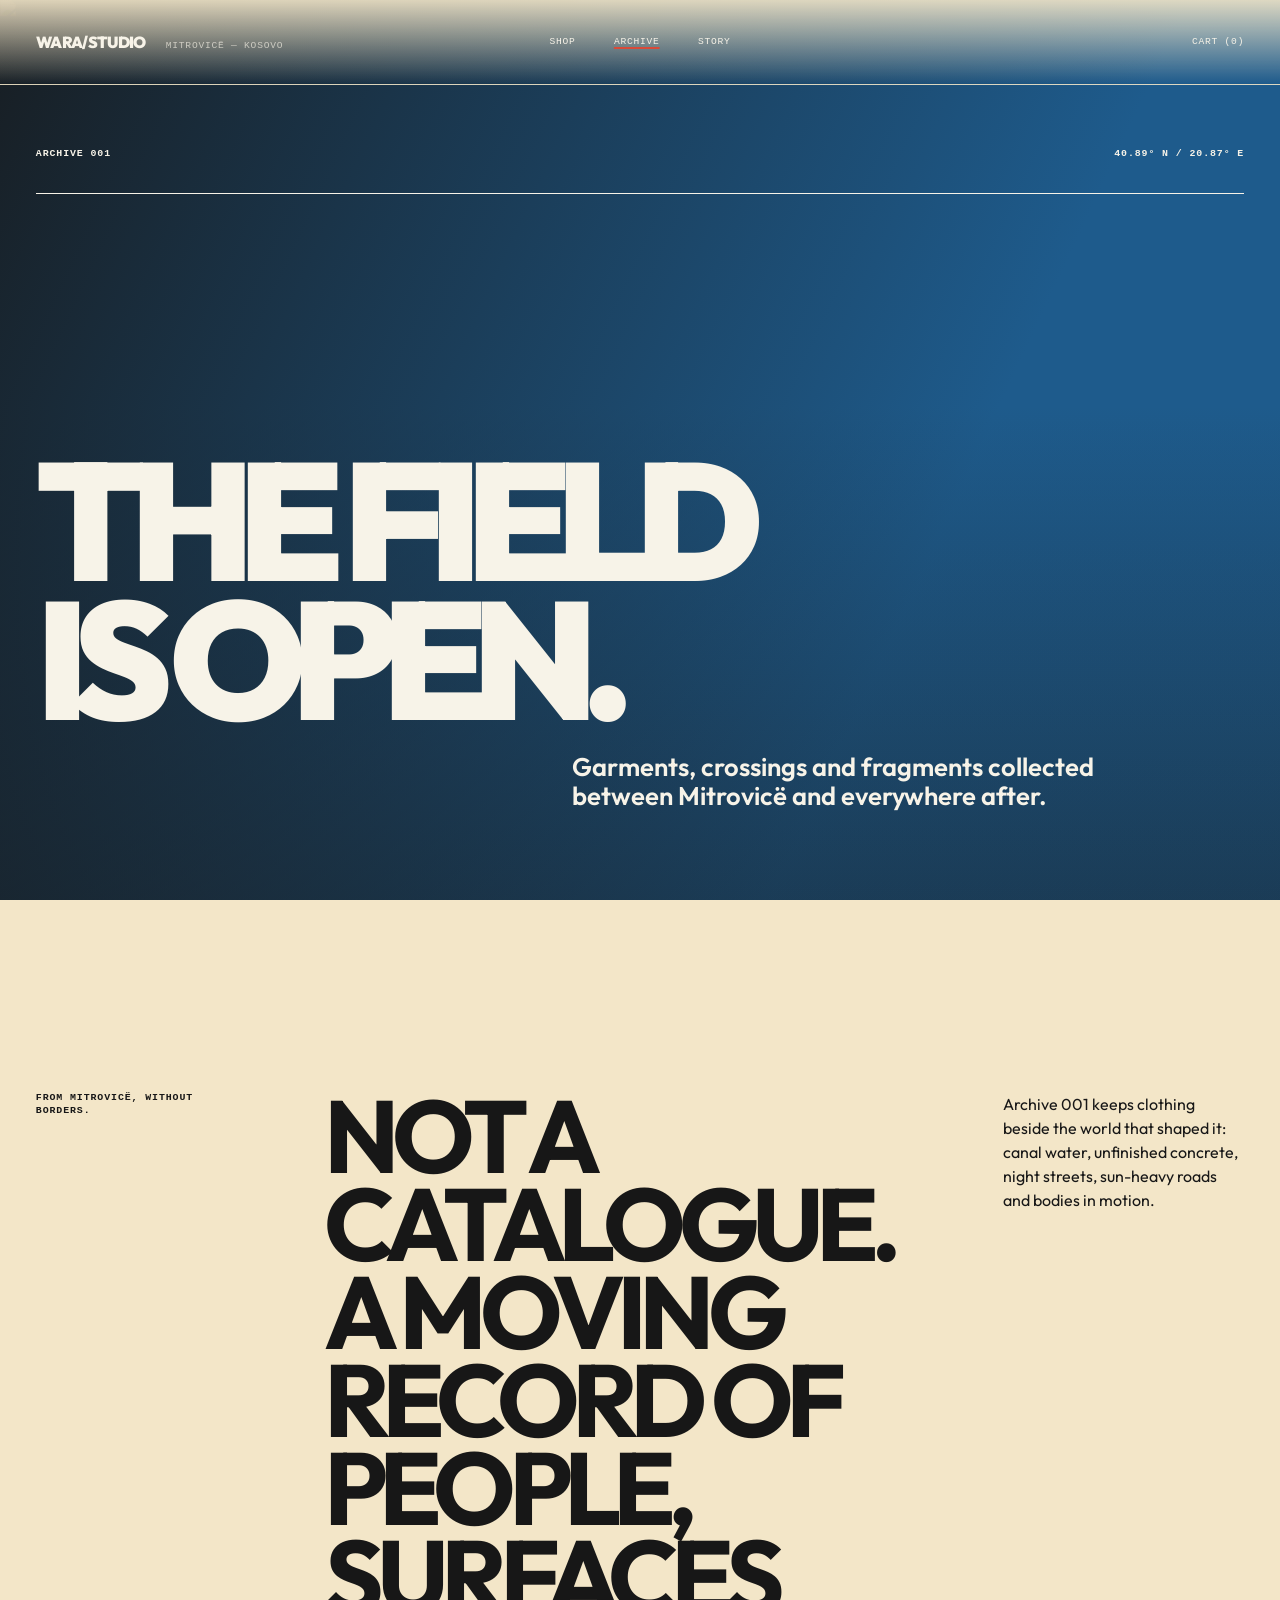
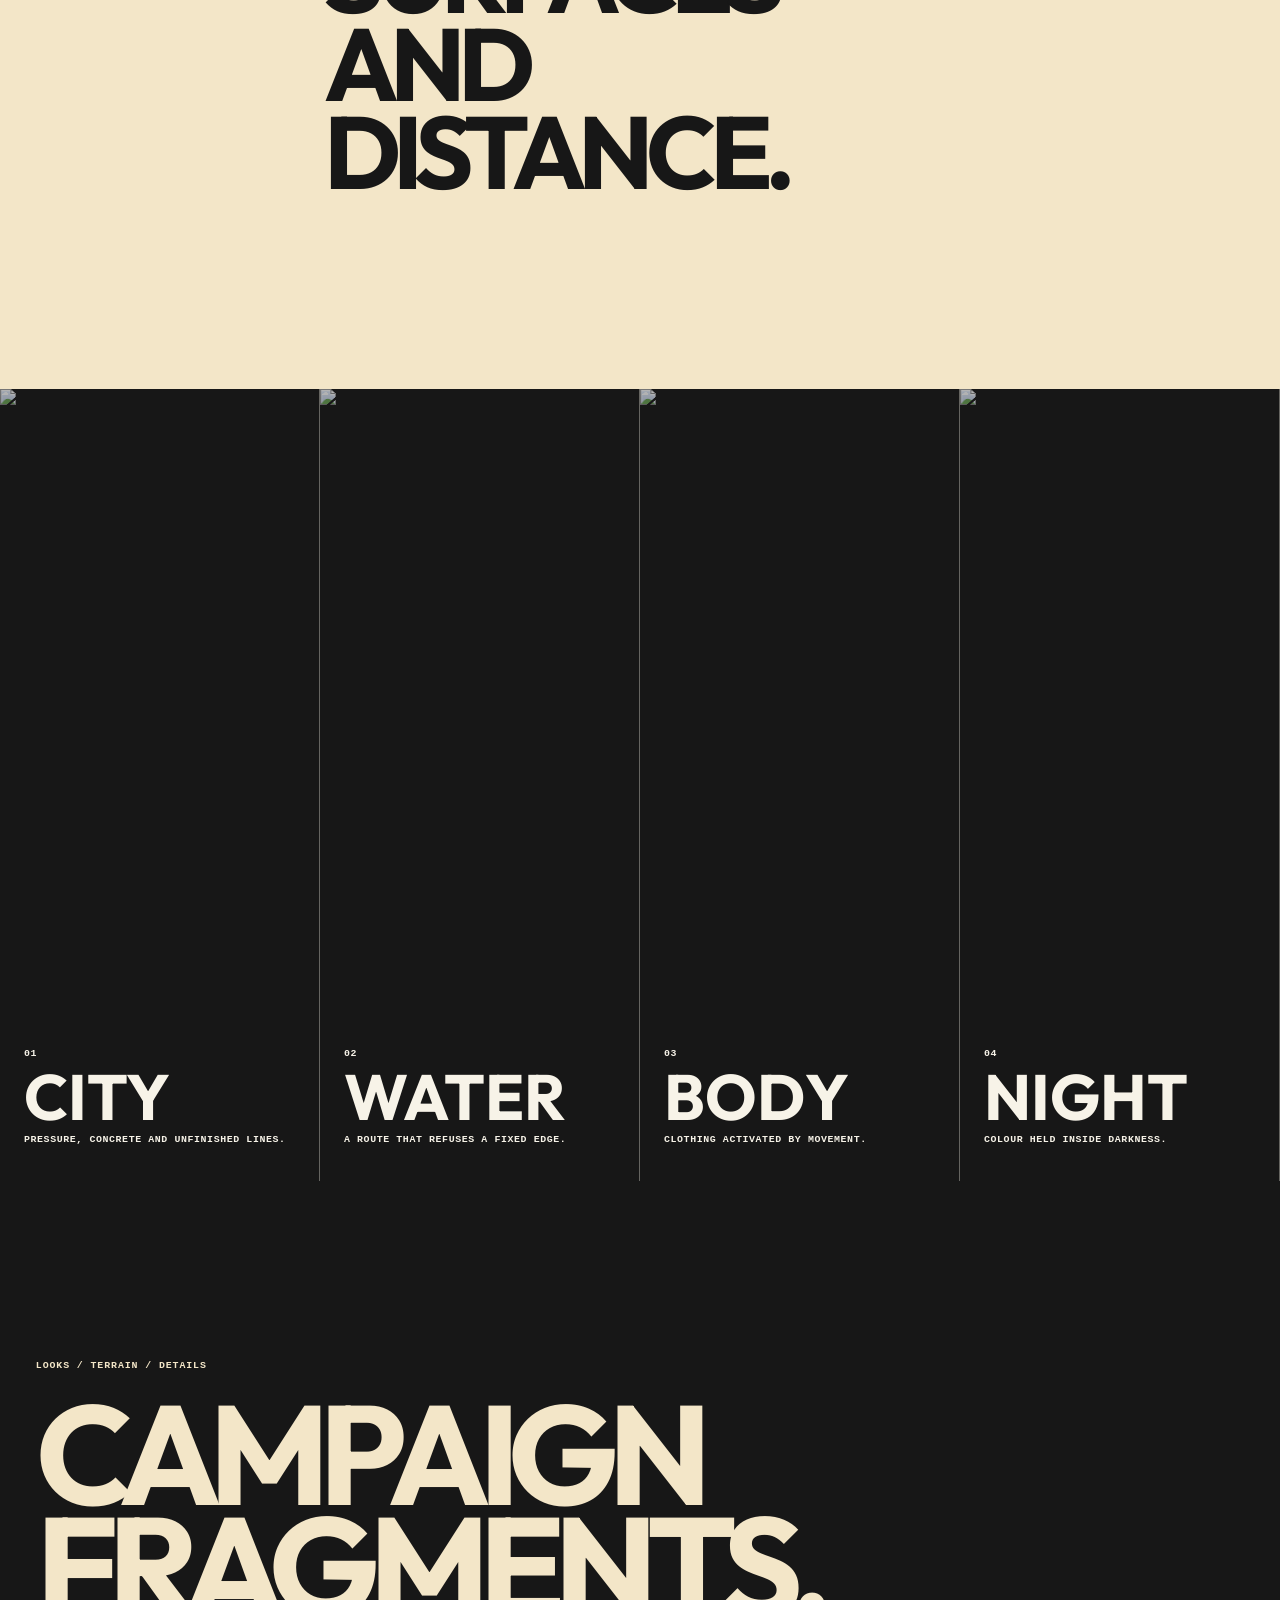
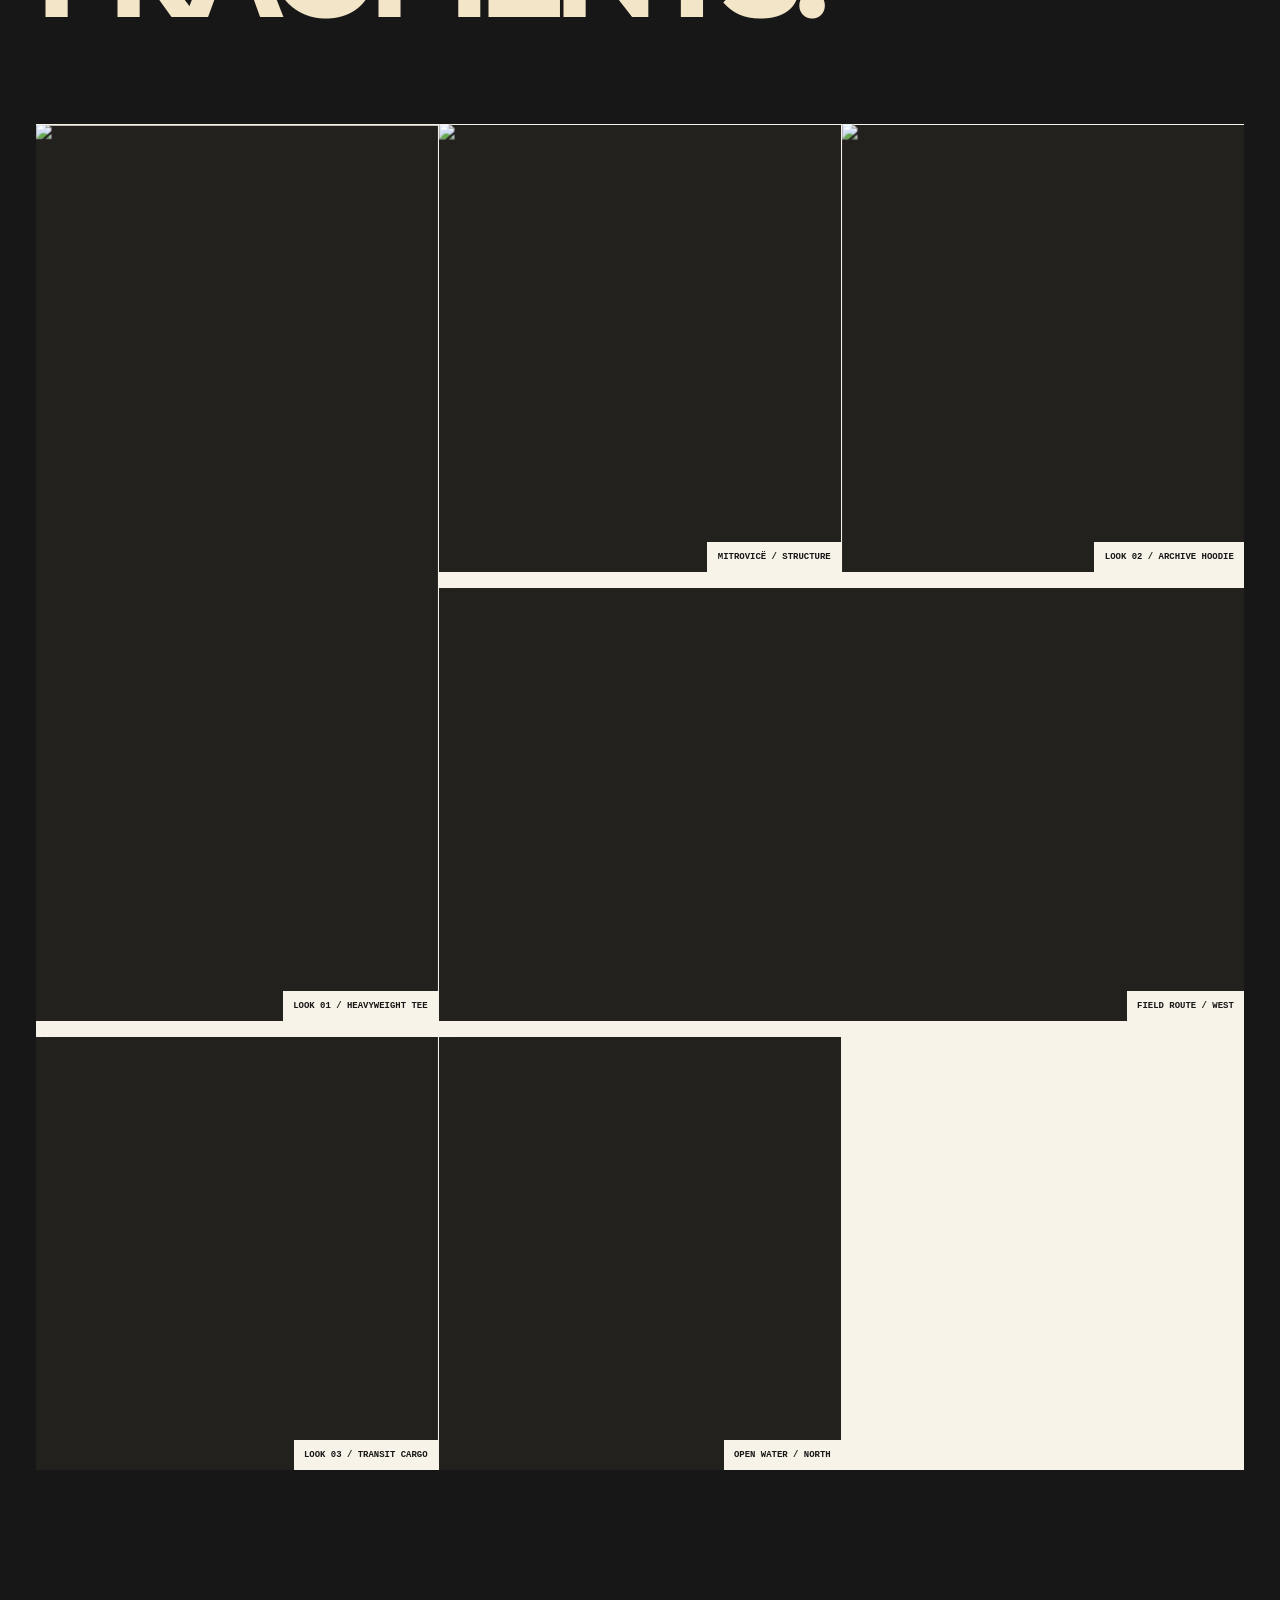
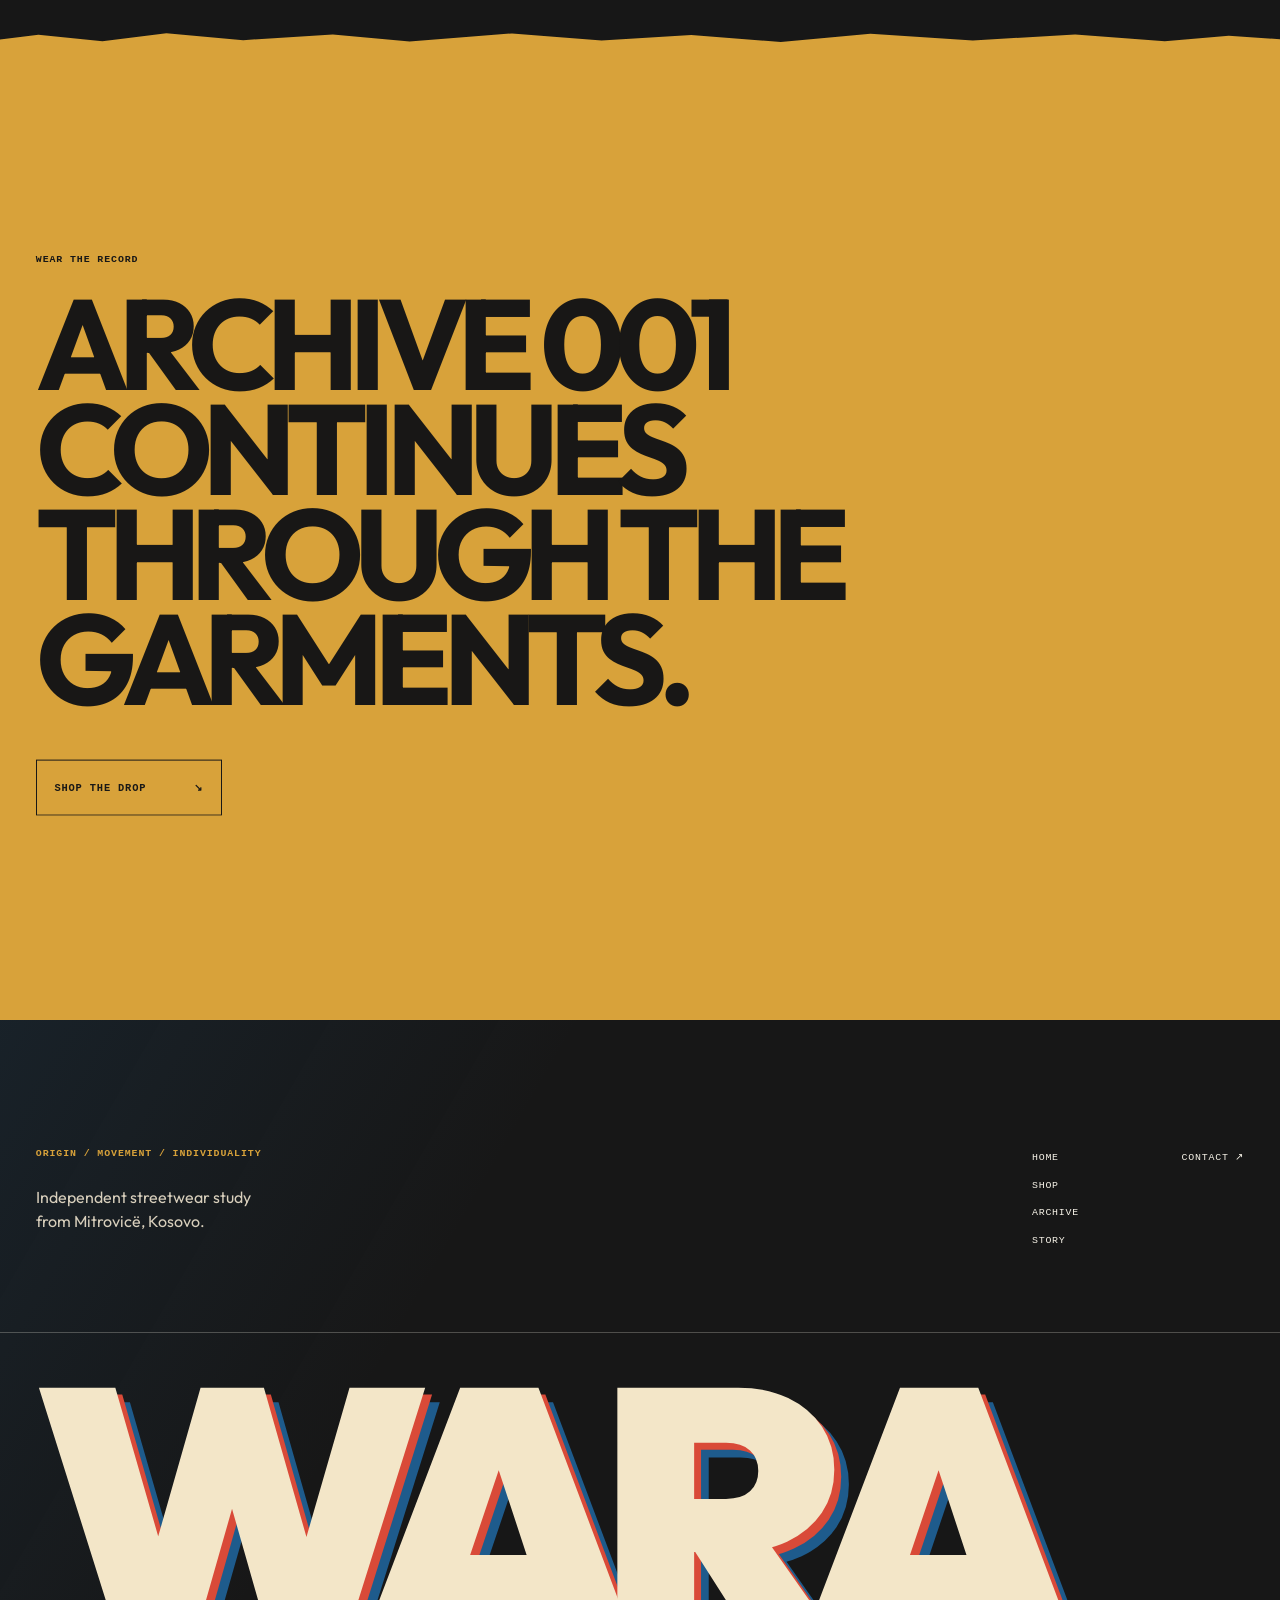
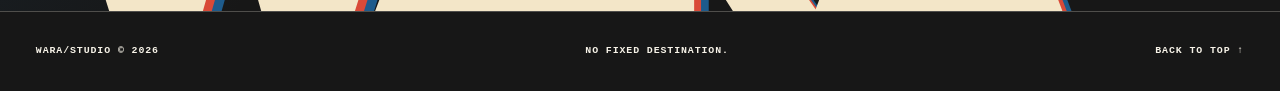
==== commit 7ece7e32: "fix: restore visible desktop loader animation" ====
--- a/archive.html
+++ b/archive.html
@@ -11,7 +11,7 @@
     <link rel="preconnect" href="https://fonts.googleapis.com">
     <link rel="preconnect" href="https://fonts.gstatic.com" crossorigin>
     <link href="https://fonts.googleapis.com/css2?family=Outfit:wght@400;500;600;700;800;900&amp;display=swap" rel="stylesheet">
-    <link rel="stylesheet" href="styles.css">
+    <link rel="stylesheet" href="styles.css?v=20260803-loader">
     <script>document.documentElement.classList.add('js');</script>
   </head>
   <body class="inner-page archive-page" data-page="archive">
@@ -96,6 +96,6 @@
       <div class="site-footer__bottom shell technical-row"><span>WARA/STUDIO © 2026</span><span>NO FIXED DESTINATION.</span><a href="#main-content">BACK TO TOP ↑</a></div>
     </footer>
 
-    <script src="vendor/gsap.min.js"></script><script src="vendor/ScrollTrigger.min.js"></script><script src="catalog.js"></script><script src="app.js"></script><script src="commerce.js"></script>
+    <script src="vendor/gsap.min.js?v=20260803-loader"></script><script src="vendor/ScrollTrigger.min.js?v=20260803-loader"></script><script src="catalog.js?v=20260803-loader"></script><script src="app.js?v=20260803-loader"></script><script src="commerce.js?v=20260803-loader"></script>
   </body>
 </html>
--- a/styles.css
+++ b/styles.css
@@ -252,6 +252,8 @@
   overflow: hidden;
   background: var(--ink);
   color: var(--paper);
+  clip-path: inset(0);
+  will-change: clip-path, transform;
 }
 
 .loader[hidden] {
@@ -296,6 +298,167 @@
 
 .loader__word span {
   display: block;
+}
+
+@media (min-width: 821px) {
+  .loader__word {
+    display: grid;
+    width: 100%;
+    padding-block: 0.08em;
+    grid-template-columns: repeat(4, minmax(0, 1fr));
+    align-items: center;
+    justify-items: center;
+    overflow: hidden;
+    font-size: clamp(9rem, min(20vw, 40vh), 28rem);
+    letter-spacing: -0.08em;
+    line-height: 0.88;
+  }
+
+  .loader__word span {
+    display: grid;
+    width: 100%;
+    place-items: center;
+  }
+
+  html.js:not(.wara-loader-gsap) body.is-loading .loader__paper-panel {
+    transform: scaleY(0);
+  }
+
+  html.js:not(.wara-loader-gsap) body.is-loading .loader__paper-panel:nth-child(odd) {
+    transform-origin: top;
+  }
+
+  html.js:not(.wara-loader-gsap) body.is-loading .loader__paper-panel:nth-child(even) {
+    transform-origin: bottom;
+  }
+
+  html.js:not(.wara-loader-gsap) body.is-loading .loader__word span {
+    opacity: 0;
+    transform: translateY(125%);
+  }
+
+  html.js:not(.wara-loader-gsap) body.is-loading .loader__top span,
+  html.js:not(.wara-loader-gsap) body.is-loading .loader__bottom span {
+    opacity: 0;
+    transform: translateY(1rem);
+  }
+
+  html.js:not(.wara-loader-gsap) body.is-loading .loader__sun,
+  html.js:not(.wara-loader-gsap) body.is-loading .loader__route-dot {
+    opacity: 0;
+    transform: scale(0.45);
+  }
+}
+
+.loader--fallback .loader__paper-panel {
+  animation: loader-fallback-panel-in 0.62s var(--ease) forwards;
+}
+
+.loader--fallback .loader__paper-panel:nth-child(2) {
+  animation-delay: 0.06s;
+}
+
+.loader--fallback .loader__paper-panel:nth-child(3) {
+  animation-delay: 0.12s;
+}
+
+.loader--fallback .loader__paper-panel:nth-child(4) {
+  animation-delay: 0.18s;
+}
+
+.loader--fallback .loader__word span {
+  animation: loader-fallback-word-in 0.58s var(--ease) forwards;
+}
+
+.loader--fallback .loader__word span:nth-child(2) {
+  animation-delay: 0.05s;
+}
+
+.loader--fallback .loader__word span:nth-child(3) {
+  animation-delay: 0.1s;
+}
+
+.loader--fallback .loader__word span:nth-child(4) {
+  animation-delay: 0.15s;
+}
+
+.loader--fallback .loader__top span,
+.loader--fallback .loader__bottom span,
+.loader--fallback .loader__sun,
+.loader--fallback .loader__route-dot {
+  animation: loader-fallback-fade-in 0.46s ease-out 0.12s forwards;
+}
+
+.loader--fallback [data-loader-route] {
+  animation: loader-fallback-route 0.95s ease-in-out 0.08s forwards;
+}
+
+.loader--fallback [data-loader-line] {
+  animation: loader-fallback-progress 0.95s linear forwards;
+}
+
+.loader--fallback-out .loader__paper-panel:nth-child(odd) {
+  animation: loader-fallback-panel-up 0.44s var(--ease-in-out) forwards;
+}
+
+.loader--fallback-out .loader__paper-panel:nth-child(even) {
+  animation: loader-fallback-panel-down 0.44s var(--ease-in-out) forwards;
+}
+
+.loader--fallback-out .loader__word,
+.loader--fallback-out .loader__top,
+.loader--fallback-out .loader__bottom,
+.loader--fallback-out .loader__route-map,
+.loader--fallback-out .loader__sun {
+  animation: loader-fallback-fade-out 0.24s ease-in forwards;
+}
+
+.loader--reduced .loader__paper-panel,
+.loader--reduced .loader__word span,
+.loader--reduced .loader__top span,
+.loader--reduced .loader__bottom span,
+.loader--reduced .loader__sun,
+.loader--reduced .loader__route-dot {
+  opacity: 1 !important;
+  transform: none !important;
+}
+
+@keyframes loader-fallback-panel-in {
+  to { transform: scaleY(1); }
+}
+
+@keyframes loader-fallback-word-in {
+  to { opacity: 1; transform: translateY(0); }
+}
+
+@keyframes loader-fallback-fade-in {
+  to { opacity: 1; transform: translateY(0) scale(1); }
+}
+
+@keyframes loader-fallback-route {
+  to { stroke-dashoffset: 0; }
+}
+
+@keyframes loader-fallback-progress {
+  to { transform: scaleX(1); }
+}
+
+@keyframes loader-fallback-panel-up {
+  to { transform: translateY(-105%); }
+}
+
+@keyframes loader-fallback-panel-down {
+  to { transform: translateY(105%); }
+}
+
+@keyframes loader-fallback-fade-out {
+  to { opacity: 0; }
+}
+
+.loader__location-desktop,
+.loader__route-map,
+.loader__sun {
+  display: none;
 }
 
 .loader__line {
@@ -1216,6 +1379,105 @@
   letter-spacing: 0.08em;
 }
 
+@media (min-width: 821px) {
+  .horizontal-gallery {
+    display: grid;
+    min-height: 100svh;
+    padding-block: clamp(2rem, 4svh, 4rem);
+    grid-template-rows: auto minmax(0, 1fr);
+    align-content: start;
+    overflow: clip;
+  }
+
+  .horizontal-gallery__header {
+    margin-bottom: clamp(1.25rem, 2.5svh, 2.5rem);
+    grid-template-columns: minmax(0, 1fr) auto;
+    gap: clamp(2rem, 5vw, 6rem);
+  }
+
+  .horizontal-gallery__header h2 {
+    max-width: 11ch;
+    font-size: clamp(4rem, 6.5vw, 8rem);
+  }
+
+  .horizontal-gallery__viewport {
+    display: flex;
+    min-height: 0;
+    height: 100%;
+    align-items: flex-start;
+    overflow: hidden;
+  }
+
+  .horizontal-gallery__track {
+    height: clamp(30rem, 68svh, 62rem);
+    max-height: 100%;
+    padding-right: clamp(2rem, 6vw, 8rem);
+    padding-left: var(--gutter);
+    will-change: transform;
+  }
+
+  .horizontal-item--tall {
+    width: clamp(28rem, 34vw, 52rem);
+  }
+
+  .horizontal-item--wide {
+    width: clamp(38rem, 52vw, 76rem);
+  }
+
+  .horizontal-item--small {
+    width: clamp(22rem, 26vw, 38rem);
+  }
+
+  .horizontal-item--end {
+    width: clamp(34rem, 46vw, 66rem);
+    justify-content: space-between;
+    padding: clamp(2rem, 3.5vw, 4.5rem);
+  }
+
+  .horizontal-item--end p {
+    max-width: 7ch;
+    margin: 0;
+    font-size: clamp(3.5rem, 4.8vw, 7rem);
+  }
+
+  .horizontal-item--end span {
+    align-self: flex-end;
+  }
+
+  .horizontal-item figcaption {
+    z-index: 2;
+    right: clamp(0.75rem, 1.2vw, 1.25rem);
+    bottom: clamp(0.75rem, 1.2vw, 1.25rem);
+    left: clamp(0.75rem, 1.2vw, 1.25rem);
+    padding: 0.65rem 0.75rem;
+    background: rgba(23, 23, 23, 0.78);
+    color: var(--weathered-white);
+    backdrop-filter: blur(8px);
+  }
+
+  .horizontal-item > .image-label {
+    top: clamp(0.75rem, 1.2vw, 1.25rem);
+    right: clamp(0.75rem, 1.2vw, 1.25rem);
+    bottom: auto;
+  }
+
+  .horizontal-item:nth-child(1) img {
+    object-position: 50% 46%;
+  }
+
+  .horizontal-item:nth-child(2) img {
+    object-position: 50% 58%;
+  }
+
+  .horizontal-item:nth-child(3) img {
+    object-position: 50% 50%;
+  }
+
+  .horizontal-item:nth-child(4) img {
+    object-position: 50% 42%;
+  }
+}
+
 /* Manifesto */
 
 .manifesto {
@@ -2568,8 +2830,12 @@
   z-index: 0;
   inset: 0;
   display: grid;
-  grid-template-columns: repeat(3, 1fr);
+  grid-template-columns: repeat(4, 1fr);
   pointer-events: none;
+}
+
+.loader__paper-panel {
+  will-change: transform;
 }
 
 .loader__paper-panel:nth-child(1) {
@@ -2584,12 +2850,73 @@
   background: var(--ocean-blue);
 }
 
+.loader__paper-panel:nth-child(4) {
+  background: var(--mustard);
+}
+
 .loader__frame {
   z-index: 2;
 }
 
 .loader__grain {
   z-index: 3;
+}
+
+@media (min-width: 821px) {
+  .loader__location-mobile {
+    display: none;
+  }
+
+  .loader__location-desktop {
+    display: inline;
+  }
+
+  .loader__route-map {
+    position: absolute;
+    z-index: 1;
+    inset: 9vh 4vw 8vh;
+    display: block;
+    color: rgba(23, 23, 23, 0.54);
+    pointer-events: none;
+  }
+
+  .loader__route-map svg {
+    width: 100%;
+    height: 100%;
+    overflow: visible;
+  }
+
+  .loader__route-path {
+    fill: none;
+    stroke: currentColor;
+    stroke-width: 2;
+    stroke-dasharray: 0.018 0.026;
+    stroke-dashoffset: 1;
+    vector-effect: non-scaling-stroke;
+  }
+
+  .loader__route-dot {
+    fill: var(--mustard);
+    stroke: var(--ink);
+    stroke-width: 3;
+    transform-box: fill-box;
+    transform-origin: center;
+  }
+
+  .loader__sun {
+    position: absolute;
+    z-index: 1;
+    top: 12vh;
+    right: 7vw;
+    display: block;
+    width: clamp(6rem, 10vw, 11rem);
+    aspect-ratio: 1;
+    border: 1px solid rgba(23, 23, 23, 0.55);
+    border-radius: 50%;
+    background: rgba(216, 162, 58, 0.8);
+    box-shadow: inset 0 0 0 clamp(0.65rem, 1.2vw, 1.4rem) rgba(243, 230, 200, 0.22);
+    pointer-events: none;
+  }
 }
 
 .desktop-nav a[aria-current="page"],
@@ -2720,6 +3047,7 @@
   font-size: clamp(1.15rem, 2vw, 2rem);
   font-weight: 600;
   line-height: 1.12;
+  text-wrap: balance;
 }
 
 .page-hero--shop {
@@ -4158,6 +4486,19 @@
     line-height: 0.75;
   }
 
+  .page-hero--shop .page-hero__title {
+    font-size: clamp(4.35rem, 23vw, 6.25rem);
+  }
+
+  .page-hero--shop .page-hero__lead {
+    width: 100%;
+    max-width: 22rem;
+    margin-right: auto;
+    font-size: clamp(1.02rem, 4.55vw, 1.2rem);
+    line-height: 1.1;
+    overflow-wrap: normal;
+  }
+
   .archive-hero .page-hero__title,
   .story-page .page-hero__title {
     font-size: clamp(4rem, 17vw, 5.5rem);
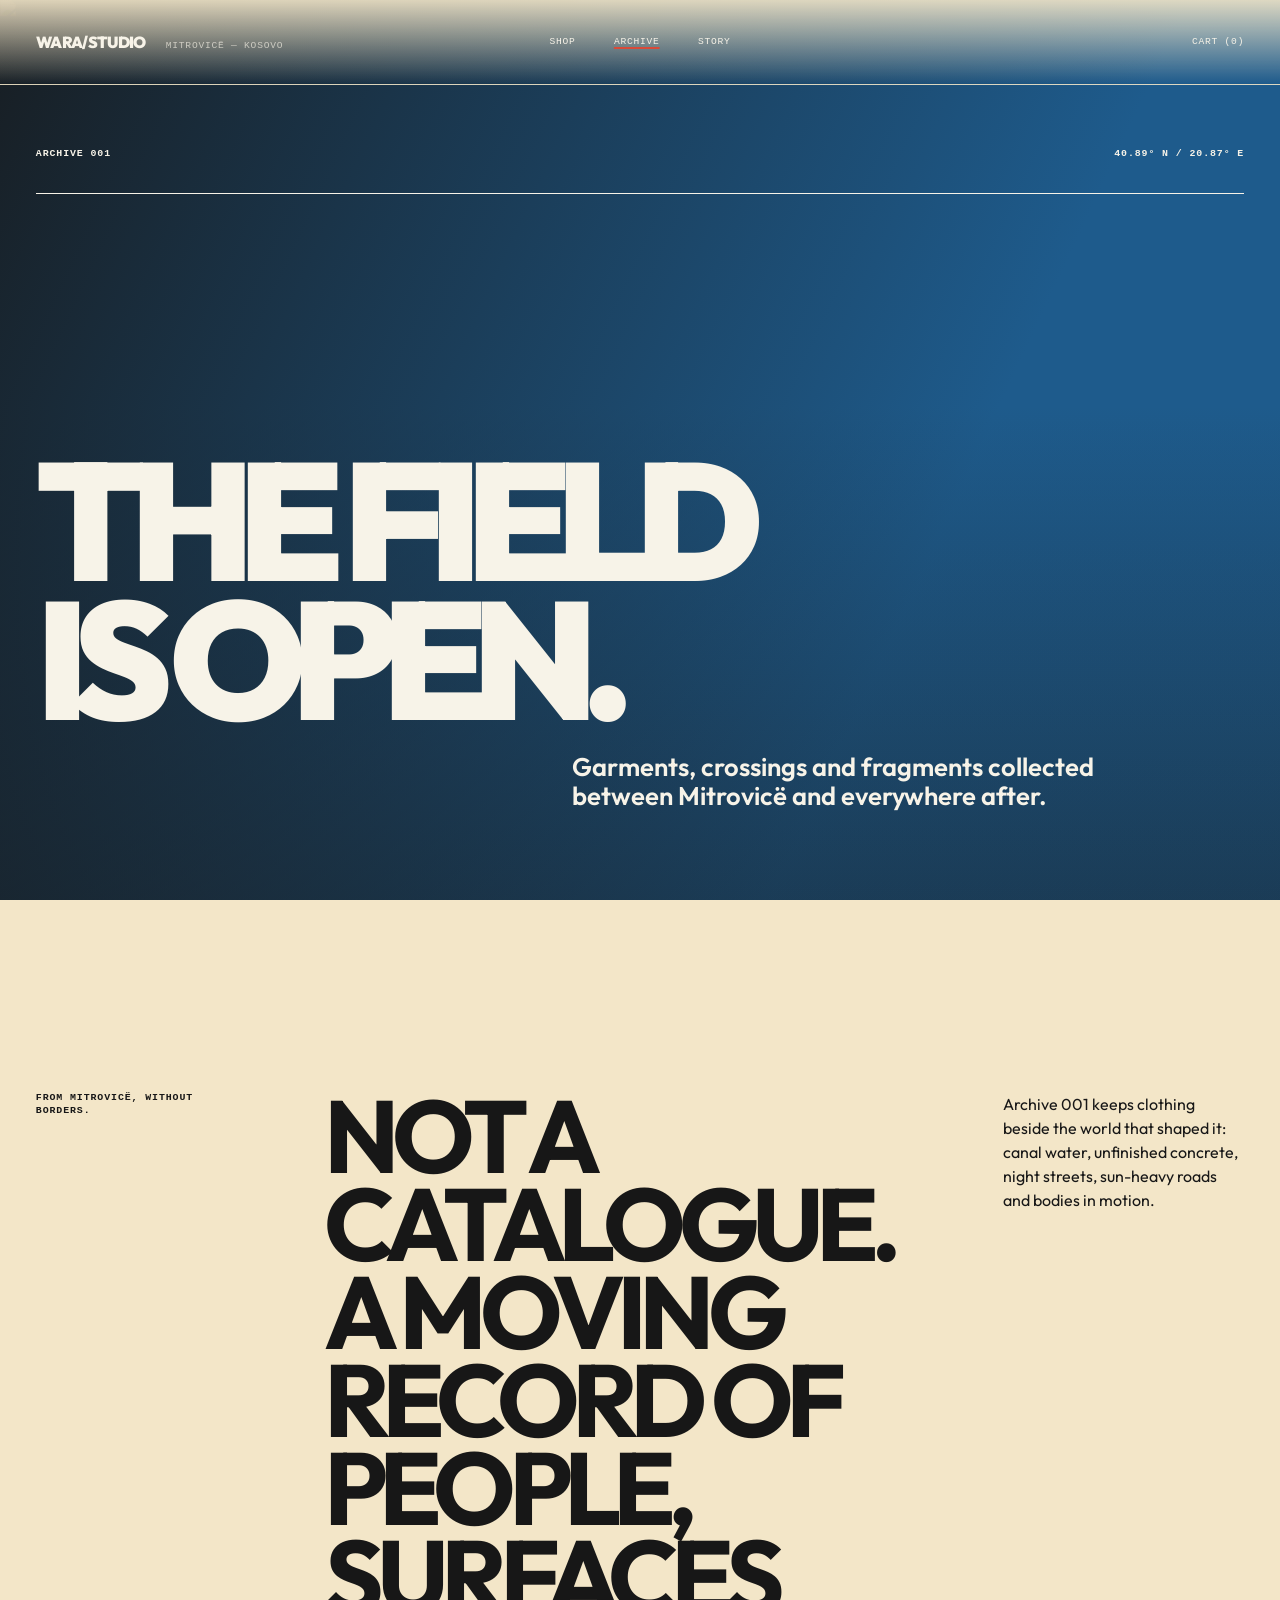
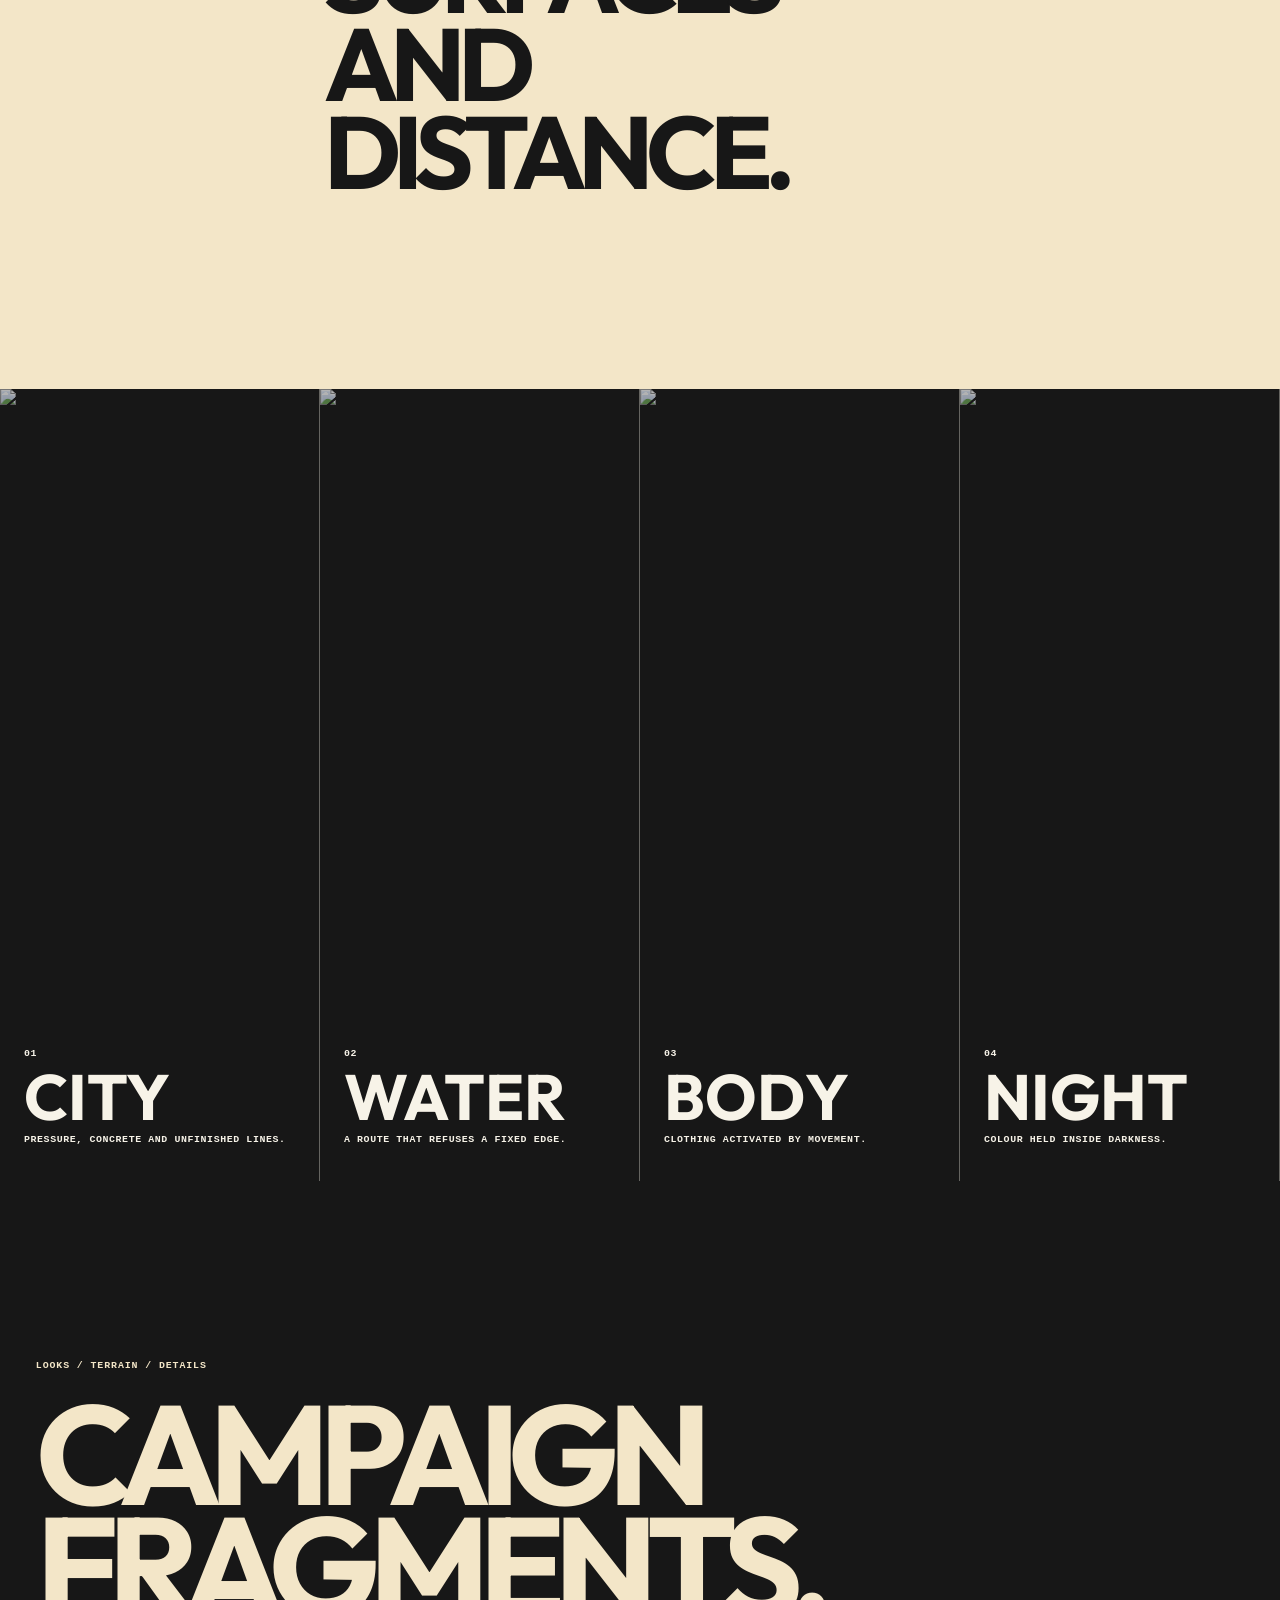
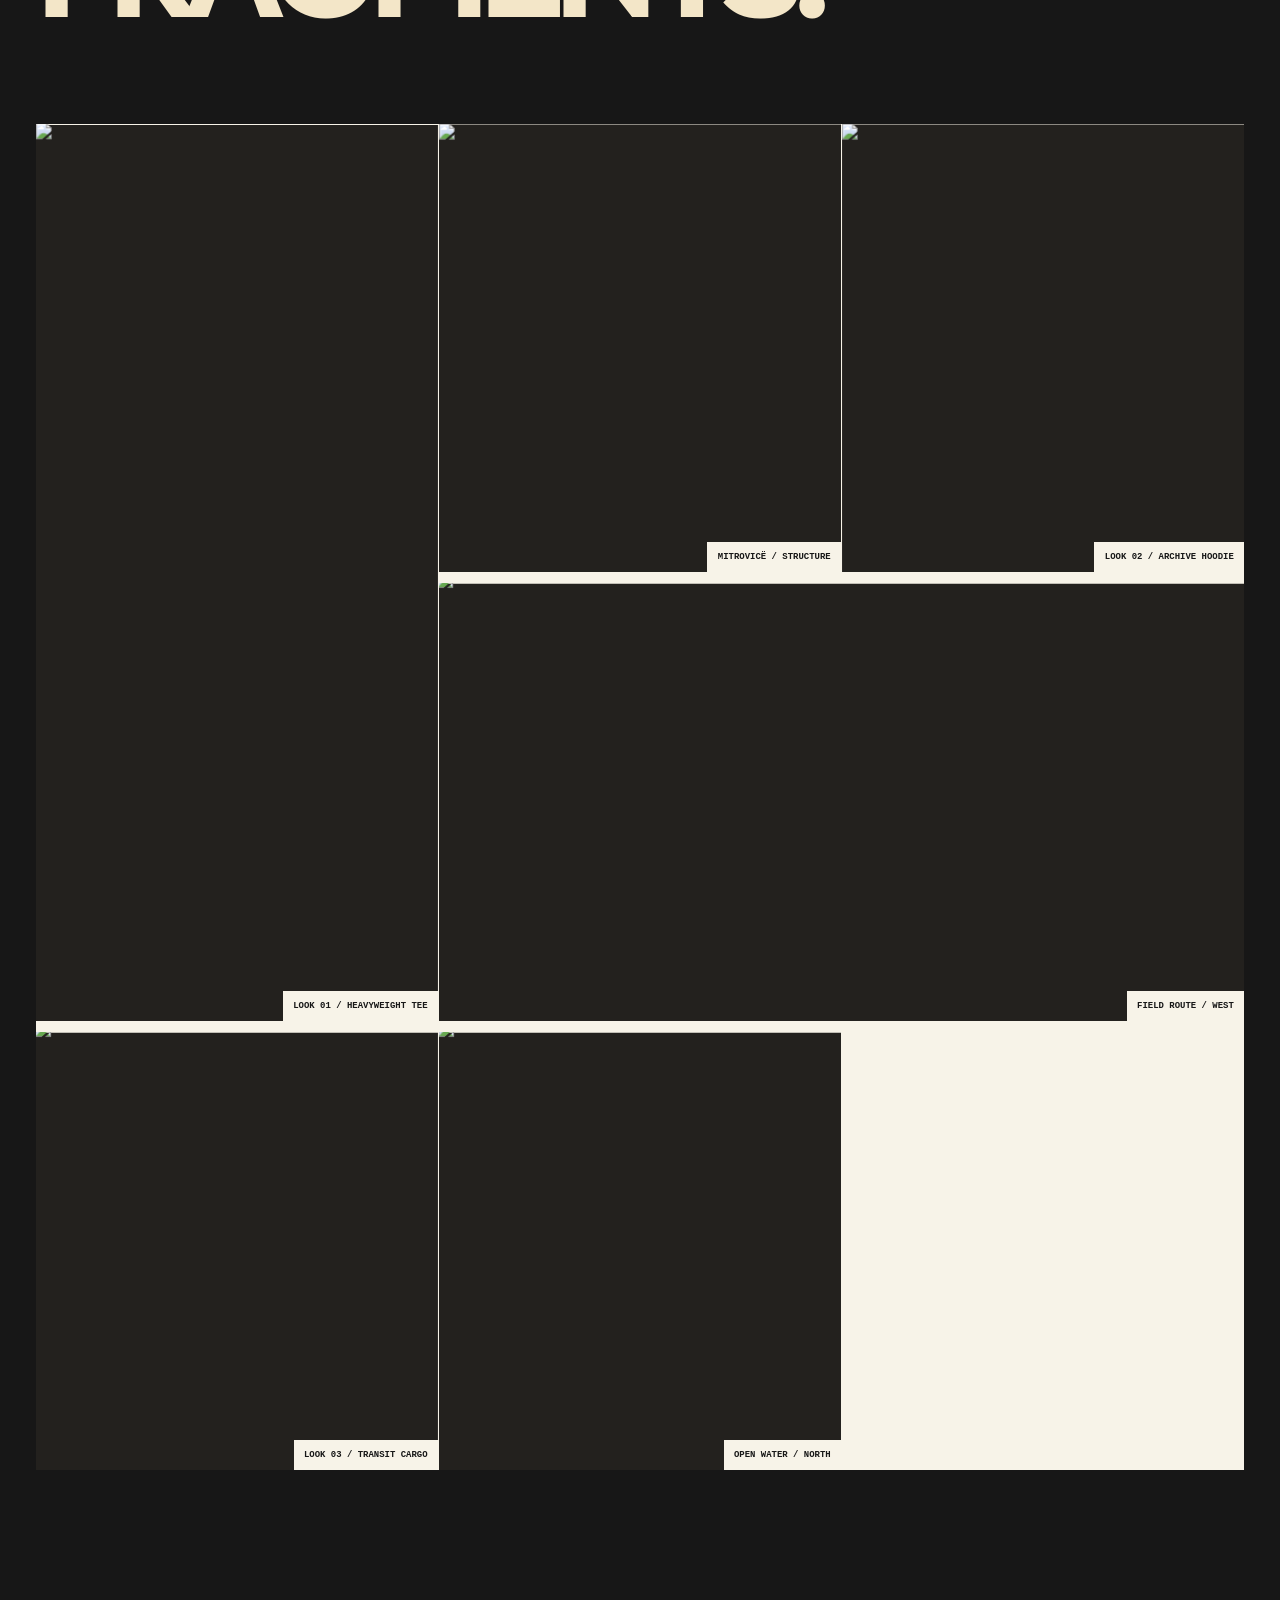
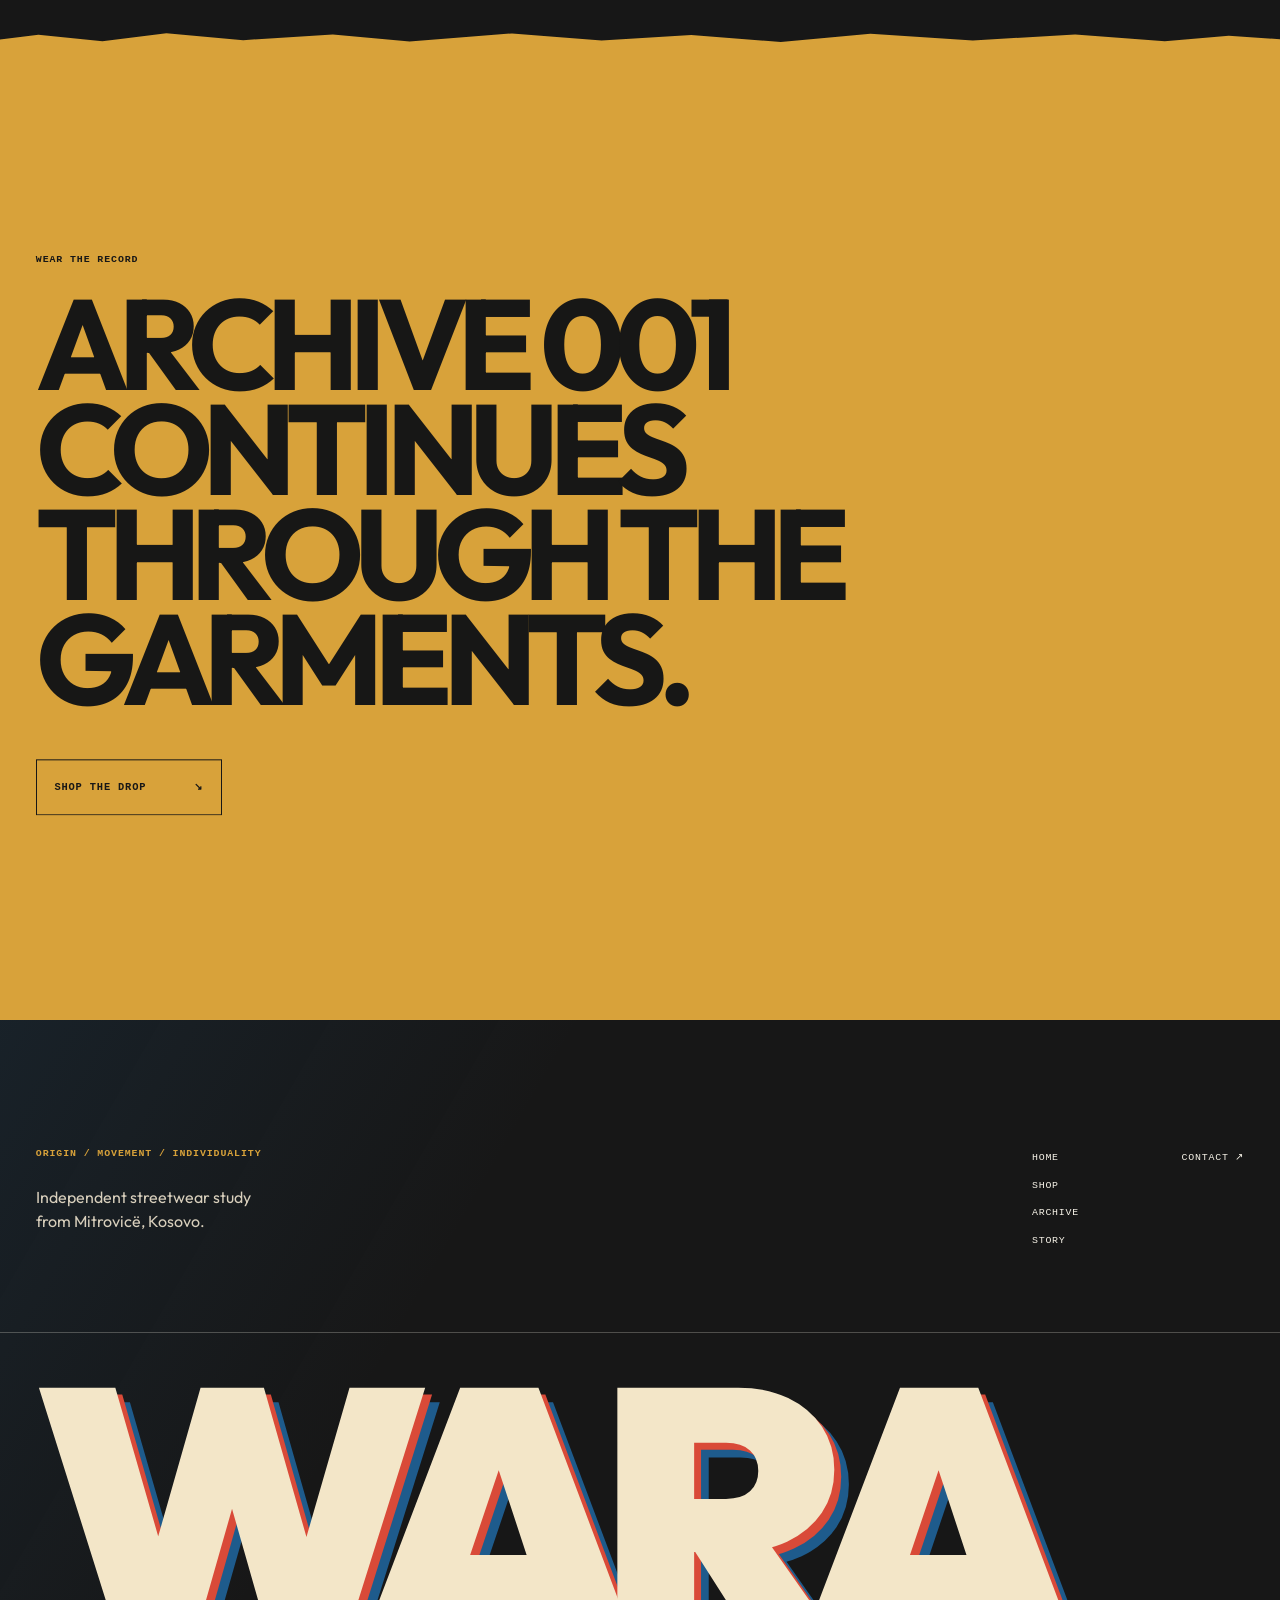
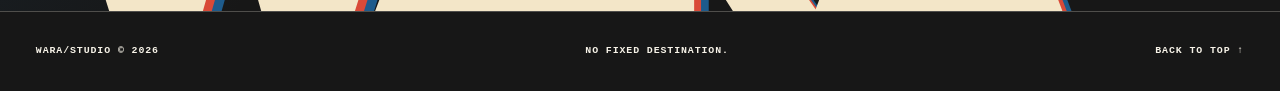
==== commit ce1f22a5: "feat: add WARA route reveal animation" ====
--- a/archive.html
+++ b/archive.html
@@ -11,7 +11,7 @@
     <link rel="preconnect" href="https://fonts.googleapis.com">
     <link rel="preconnect" href="https://fonts.gstatic.com" crossorigin>
     <link href="https://fonts.googleapis.com/css2?family=Outfit:wght@400;500;600;700;800;900&amp;display=swap" rel="stylesheet">
-    <link rel="stylesheet" href="styles.css?v=20260803-loader">
+    <link rel="stylesheet" href="styles.css?v=20260804-route">
     <script>document.documentElement.classList.add('js');</script>
   </head>
   <body class="inner-page archive-page" data-page="archive">
@@ -96,6 +96,6 @@
       <div class="site-footer__bottom shell technical-row"><span>WARA/STUDIO © 2026</span><span>NO FIXED DESTINATION.</span><a href="#main-content">BACK TO TOP ↑</a></div>
     </footer>
 
-    <script src="vendor/gsap.min.js?v=20260803-loader"></script><script src="vendor/ScrollTrigger.min.js?v=20260803-loader"></script><script src="catalog.js?v=20260803-loader"></script><script src="app.js?v=20260803-loader"></script><script src="commerce.js?v=20260803-loader"></script>
+    <script src="vendor/gsap.min.js?v=20260804-route"></script><script src="vendor/ScrollTrigger.min.js?v=20260804-route"></script><script src="catalog.js?v=20260804-route"></script><script src="app.js?v=20260804-route"></script><script src="commerce.js?v=20260804-route"></script>
   </body>
 </html>
--- a/styles.css
+++ b/styles.css
@@ -285,6 +285,7 @@
 }
 
 .loader__word {
+  position: relative;
   display: flex;
   align-items: center;
   justify-content: center;
@@ -296,8 +297,76 @@
   line-height: 0.7;
 }
 
-.loader__word span {
+.loader__word > span {
+  position: relative;
+  isolation: isolate;
   display: block;
+  will-change: transform, opacity;
+}
+
+.loader__word > span::before,
+.loader__word > span::after {
+  position: absolute;
+  z-index: -1;
+  inset: 0;
+  content: attr(data-letter);
+  opacity: var(--loader-print-opacity, 0.26);
+  transform: translate3d(var(--loader-print-x, 0.025em), var(--loader-print-y, 0.018em), 0);
+  pointer-events: none;
+}
+
+.loader__word > span::after {
+  opacity: calc(var(--loader-print-opacity, 0.26) * 0.72);
+  transform: translate3d(calc(var(--loader-print-x, 0.025em) * -0.72), calc(var(--loader-print-y, 0.018em) * -0.72), 0);
+}
+
+.loader__word > span:nth-child(1)::before,
+.loader__word > span:nth-child(4)::after {
+  color: var(--ocean-blue);
+}
+
+.loader__word > span:nth-child(1)::after,
+.loader__word > span:nth-child(3)::before {
+  color: var(--sun-red);
+}
+
+.loader__word > span:nth-child(2)::before,
+.loader__word > span:nth-child(4)::before {
+  color: var(--mustard);
+}
+
+.loader__word > span:nth-child(2)::after,
+.loader__word > span:nth-child(3)::after {
+  color: var(--sea-teal);
+}
+
+.loader__tear {
+  position: absolute;
+  z-index: 4;
+  top: calc(50% - 1.125rem);
+  left: -4vw;
+  width: 108vw;
+  height: 2.25rem;
+  opacity: 0;
+  pointer-events: none;
+  transform: translate3d(-105%, 0, 0);
+  will-change: transform, opacity;
+}
+
+.loader__tear svg {
+  width: 100%;
+  height: 100%;
+  overflow: visible;
+}
+
+.loader__tear path {
+  fill: none;
+  stroke: var(--weathered-white);
+  stroke-width: 7;
+  stroke-linecap: square;
+  stroke-linejoin: bevel;
+  vector-effect: non-scaling-stroke;
+  filter: drop-shadow(0 2px 0 rgba(23, 23, 23, 0.72));
 }
 
 @media (min-width: 821px) {
@@ -314,7 +383,7 @@
     line-height: 0.88;
   }
 
-  .loader__word span {
+  .loader__word > span {
     display: grid;
     width: 100%;
     place-items: center;
@@ -332,7 +401,7 @@
     transform-origin: bottom;
   }
 
-  html.js:not(.wara-loader-gsap) body.is-loading .loader__word span {
+  html.js:not(.wara-loader-gsap) body.is-loading .loader__word > span {
     opacity: 0;
     transform: translateY(125%);
   }
@@ -366,19 +435,19 @@
   animation-delay: 0.18s;
 }
 
-.loader--fallback .loader__word span {
+.loader--fallback .loader__word > span {
   animation: loader-fallback-word-in 0.58s var(--ease) forwards;
 }
 
-.loader--fallback .loader__word span:nth-child(2) {
+.loader--fallback .loader__word > span:nth-child(2) {
   animation-delay: 0.05s;
 }
 
-.loader--fallback .loader__word span:nth-child(3) {
+.loader--fallback .loader__word > span:nth-child(3) {
   animation-delay: 0.1s;
 }
 
-.loader--fallback .loader__word span:nth-child(4) {
+.loader--fallback .loader__word > span:nth-child(4) {
   animation-delay: 0.15s;
 }
 
@@ -395,6 +464,10 @@
 
 .loader--fallback [data-loader-line] {
   animation: loader-fallback-progress 0.95s linear forwards;
+}
+
+.loader--fallback [data-loader-tear] {
+  animation: loader-fallback-tear 0.44s var(--ease-in-out) 0.9s forwards;
 }
 
 .loader--fallback-out .loader__paper-panel:nth-child(odd) {
@@ -414,7 +487,7 @@
 }
 
 .loader--reduced .loader__paper-panel,
-.loader--reduced .loader__word span,
+.loader--reduced .loader__word > span,
 .loader--reduced .loader__top span,
 .loader--reduced .loader__bottom span,
 .loader--reduced .loader__sun,
@@ -441,6 +514,12 @@
 
 @keyframes loader-fallback-progress {
   to { transform: scaleX(1); }
+}
+
+@keyframes loader-fallback-tear {
+  0% { opacity: 0; transform: translate3d(-105%, 0, 0); }
+  12%, 88% { opacity: 1; }
+  100% { opacity: 0; transform: translate3d(105%, 0, 0); }
 }
 
 @keyframes loader-fallback-panel-up {
@@ -594,16 +673,18 @@
   right: 0;
   bottom: 0;
   left: 0;
-  height: 1px;
+  height: 2px;
   content: "";
-  background: currentColor;
+  background: var(--sun-red);
   transform: scaleX(0);
   transform-origin: right;
   transition: transform var(--base) var(--ease);
 }
 
 .desktop-nav a:hover::after,
-.header-archive:hover::after {
+.header-archive:hover::after,
+.desktop-nav a:focus-visible::after,
+.header-archive:focus-visible::after {
   transform: scaleX(1);
   transform-origin: left;
 }
@@ -1035,14 +1116,22 @@
   position: absolute;
   inset: 0;
   opacity: 0;
+  clip-path: inset(100% 0 0 0);
+  transition:
+    clip-path 850ms var(--ease-in-out),
+    opacity 280ms ease-out,
+    transform 1200ms var(--ease);
+  will-change: clip-path, transform;
 }
 
 .product-card:hover .product-card__media img {
   transform: scale(1.045);
 }
 
-.product-card:hover .product-card__alt {
+.product-card:hover .product-card__alt,
+.product-card:focus-within .product-card__alt {
   opacity: 1;
+  clip-path: inset(0 0 0 0);
 }
 
 .product-card__info {
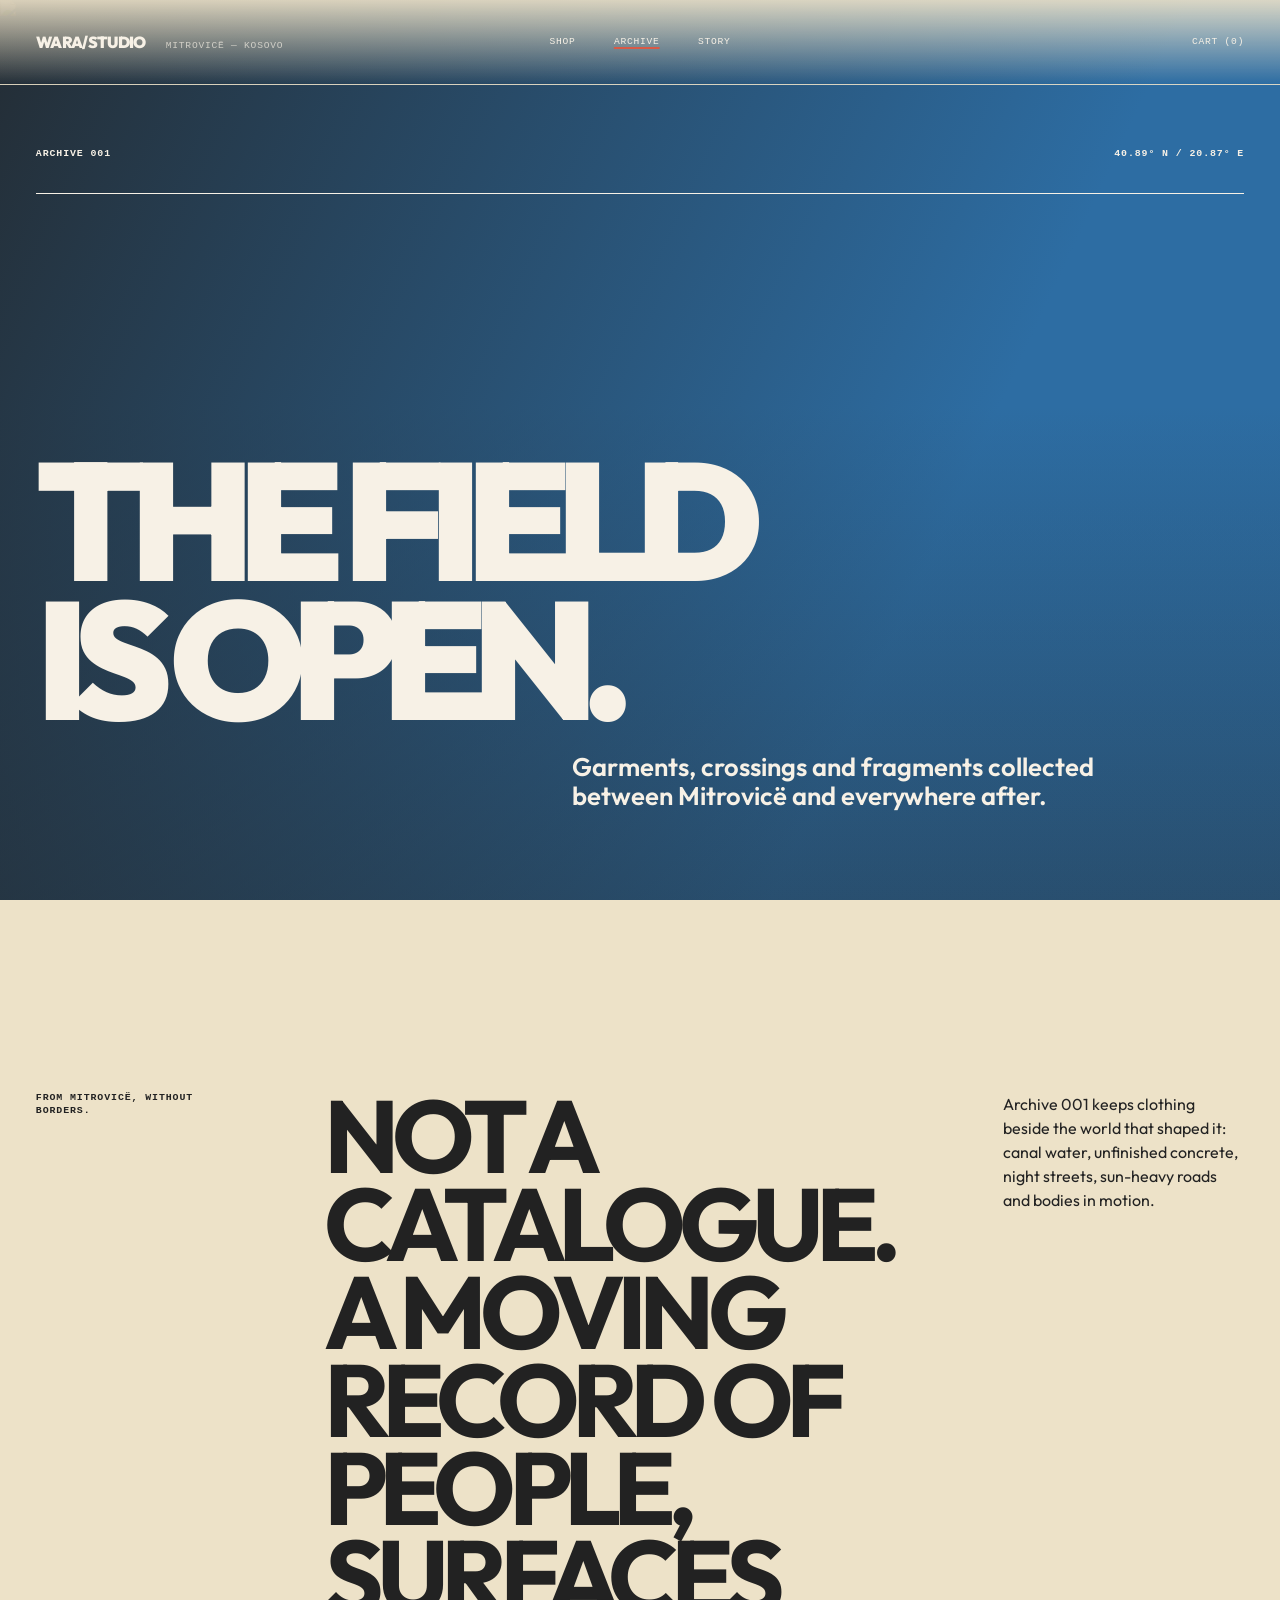
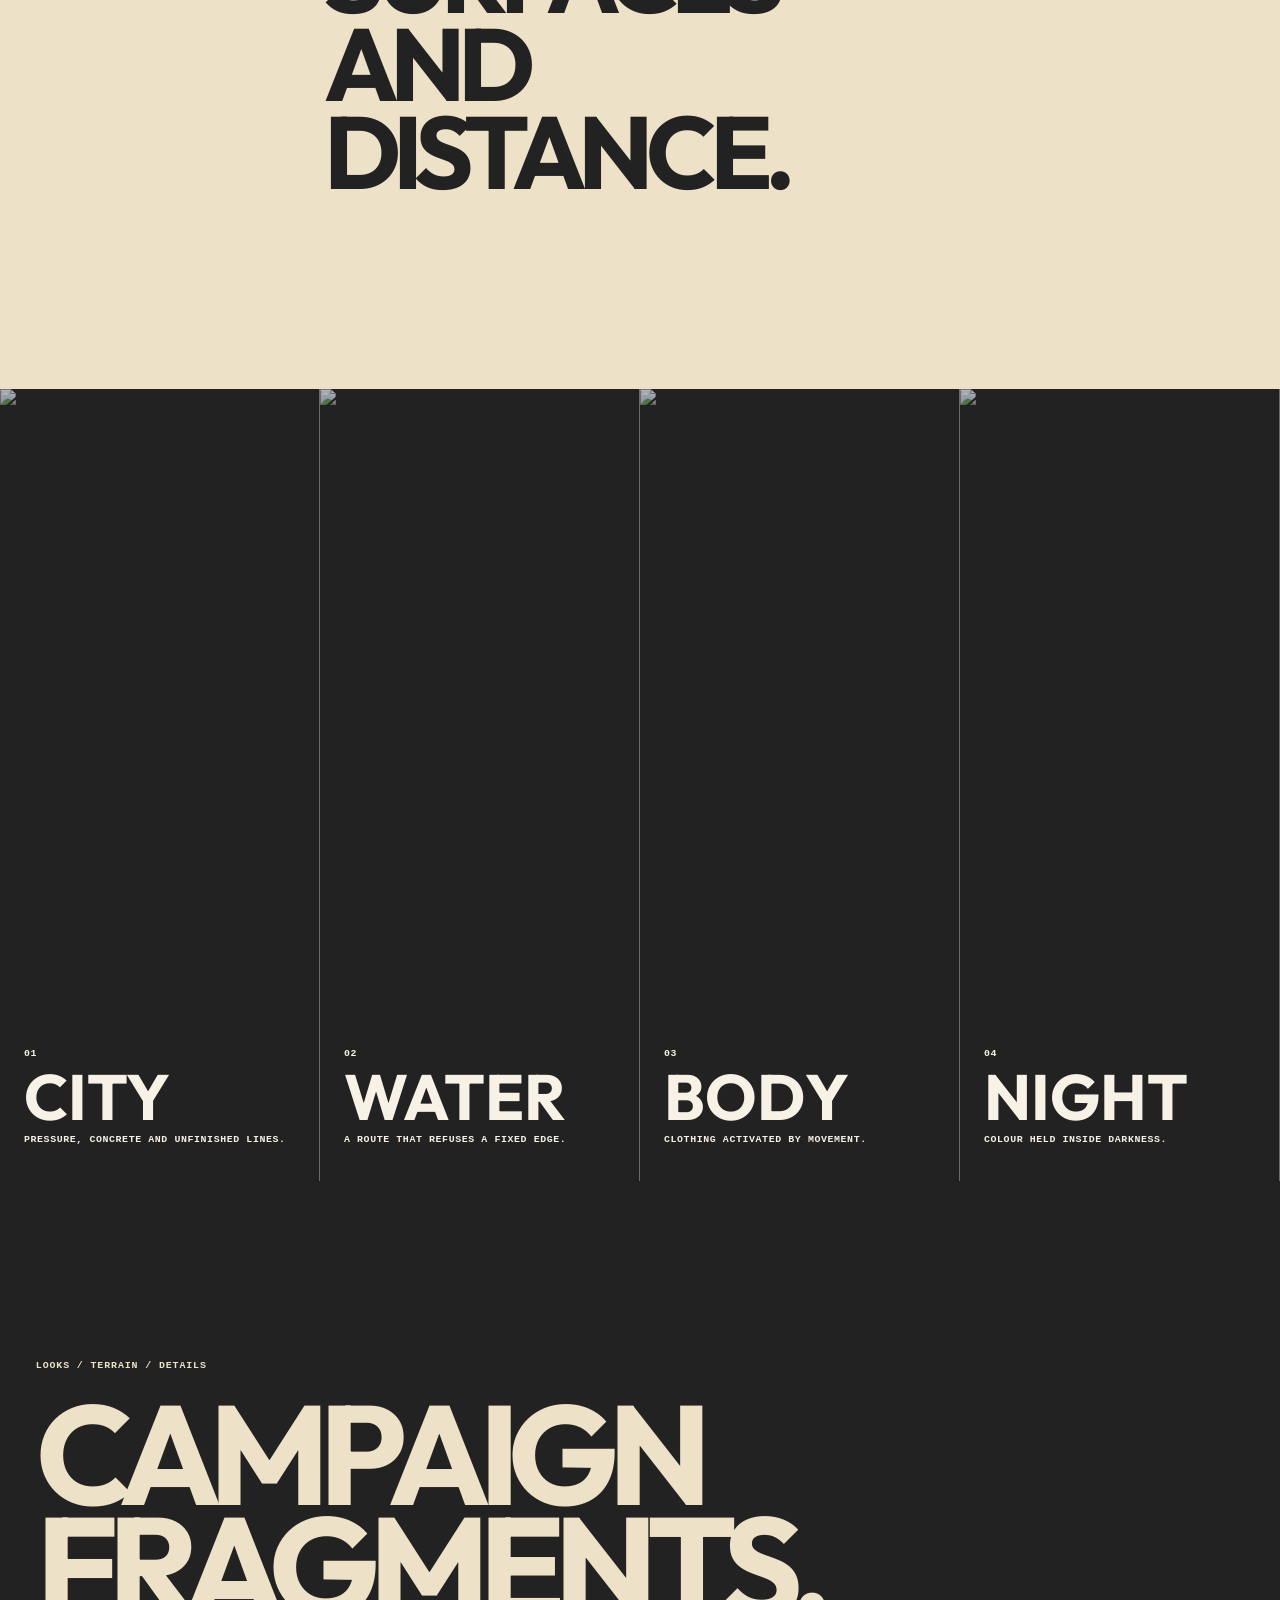
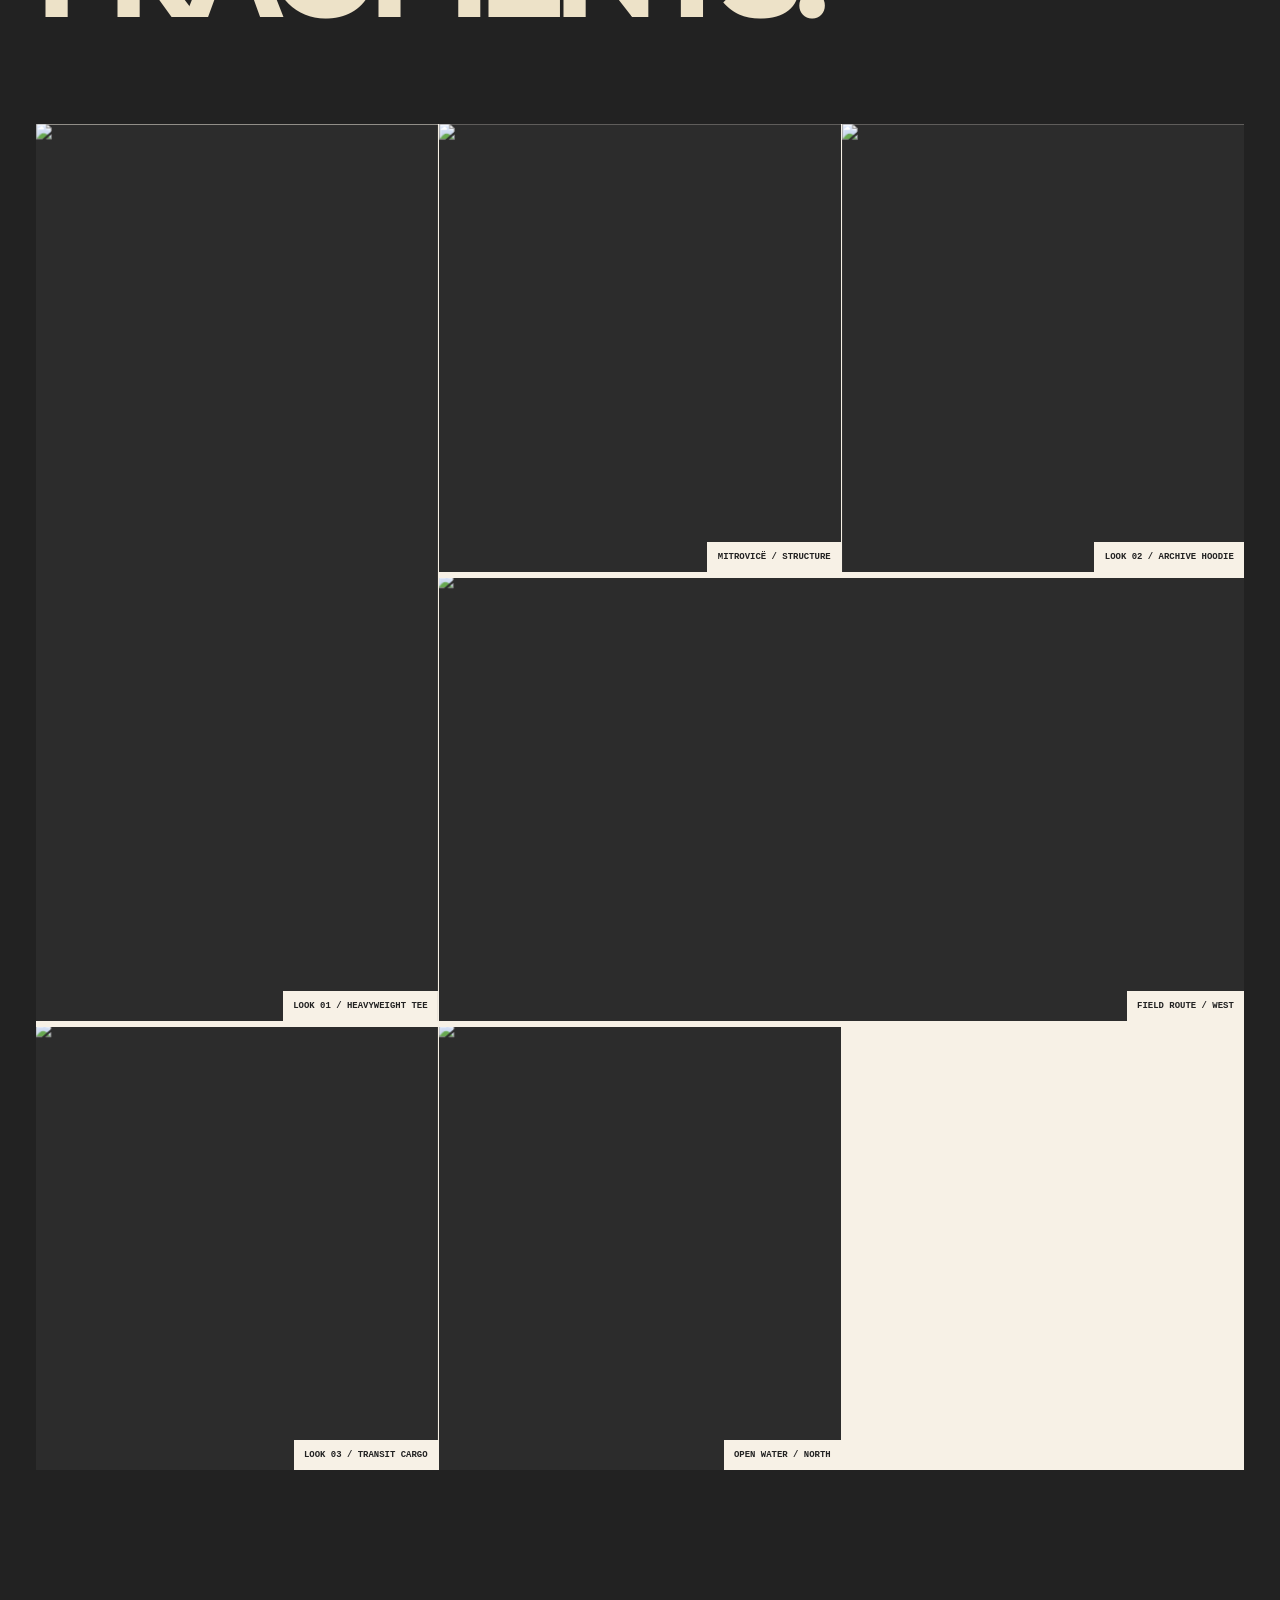
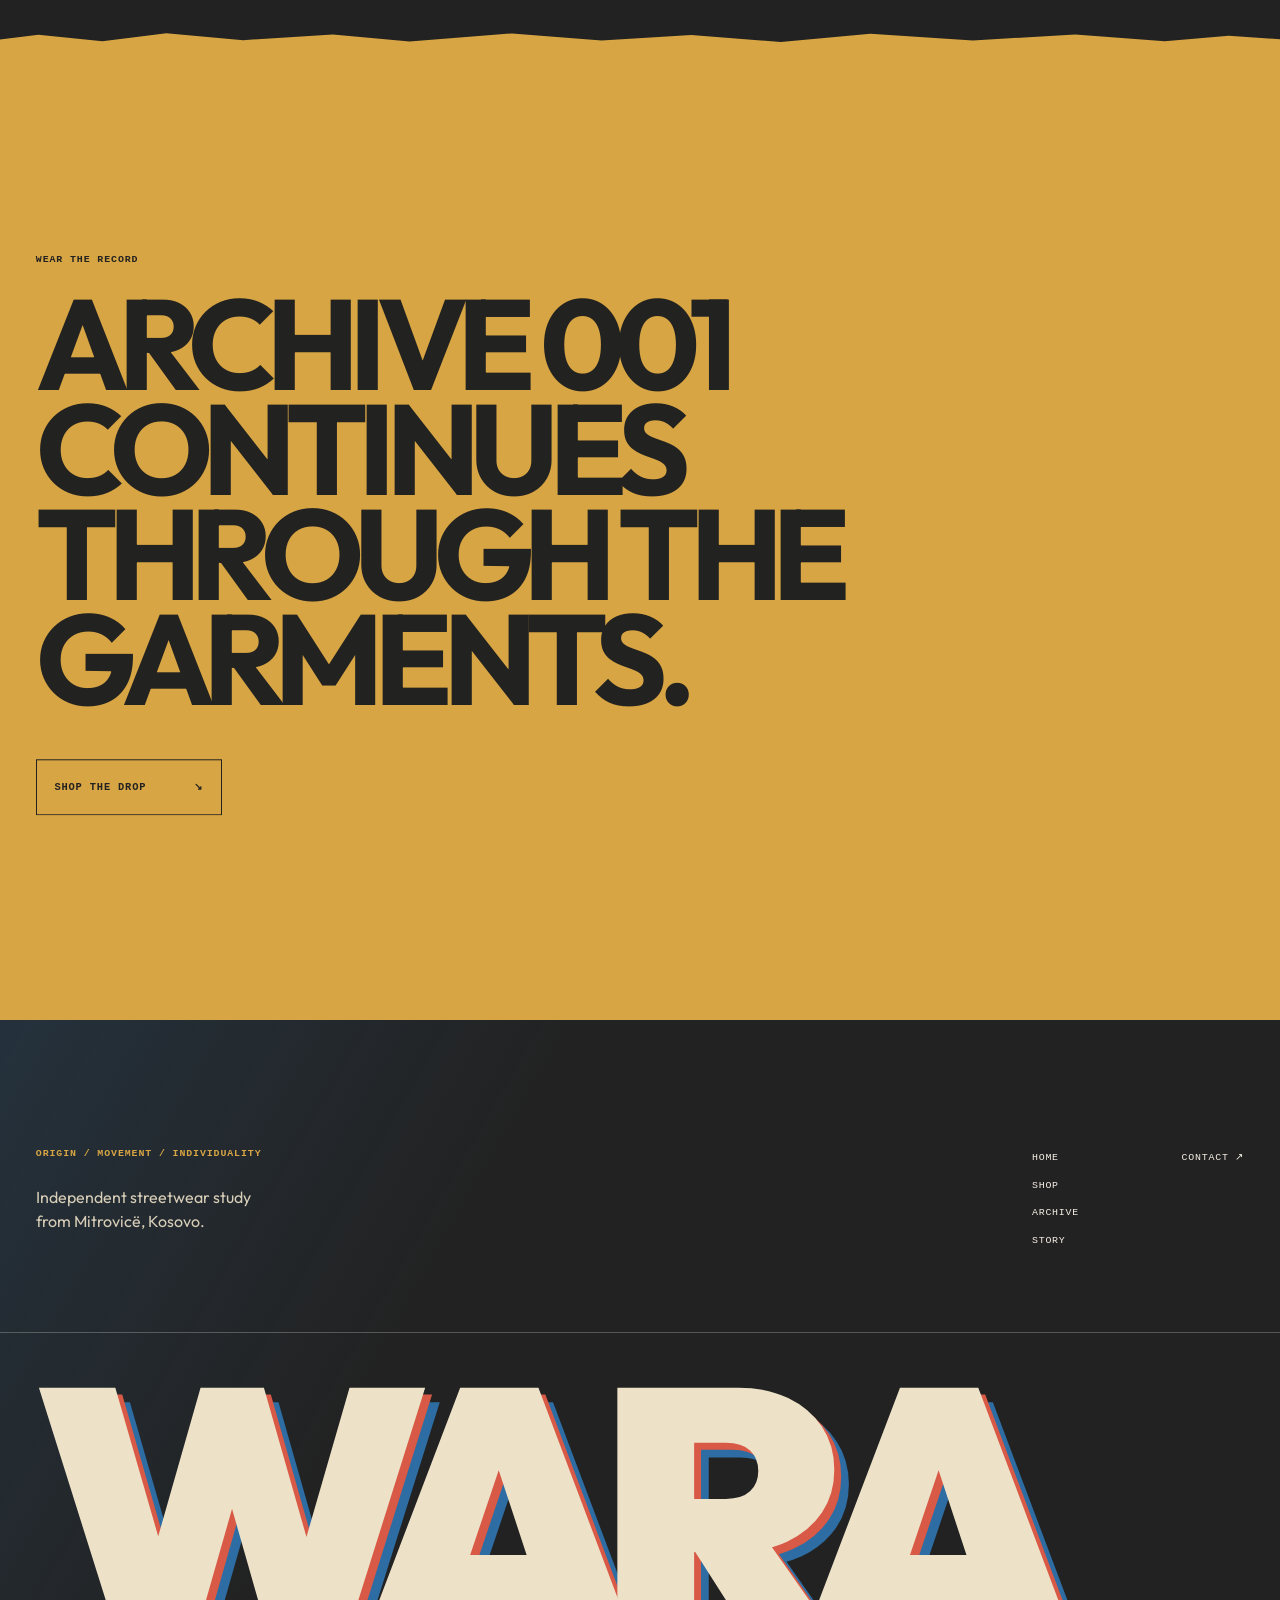
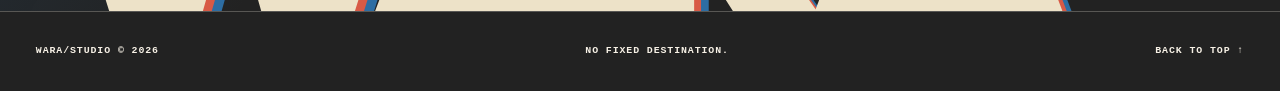
==== commit 8a083639: "style: refine WARA colour mood and editorial imagery" ====
--- a/archive.html
+++ b/archive.html
@@ -3,15 +3,15 @@
   <head>
     <meta charset="utf-8">
     <meta name="viewport" content="width=device-width, initial-scale=1">
-    <meta name="theme-color" content="#171717">
+    <meta name="theme-color" content="#222222">
     <meta name="description" content="WARA STUDIO Archive 001 — campaign fragments, garments and landscapes from Mitrovicë without borders.">
     <title>Archive — WARA STUDIO</title>
-    <link rel="icon" href="data:image/svg+xml,%3Csvg xmlns='http://www.w3.org/2000/svg' viewBox='0 0 64 64'%3E%3Crect width='64' height='64' fill='%23171717'/%3E%3Cpath d='M8 14h9l5 25 6-25h8l6 25 5-25h9L47 51h-9l-6-22-6 22h-9z' fill='%23f7f3e8'/%3E%3C/svg%3E">
+    <link rel="icon" href="data:image/svg+xml,%3Csvg xmlns='http://www.w3.org/2000/svg' viewBox='0 0 64 64'%3E%3Crect width='64' height='64' fill='%23222222'/%3E%3Cpath d='M8 14h9l5 25 6-25h8l6 25 5-25h9L47 51h-9l-6-22-6 22h-9z' fill='%23f7f1e6'/%3E%3C/svg%3E">
     <link rel="preconnect" href="https://images.unsplash.com">
     <link rel="preconnect" href="https://fonts.googleapis.com">
     <link rel="preconnect" href="https://fonts.gstatic.com" crossorigin>
     <link href="https://fonts.googleapis.com/css2?family=Outfit:wght@400;500;600;700;800;900&amp;display=swap" rel="stylesheet">
-    <link rel="stylesheet" href="styles.css?v=20260804-route">
+    <link rel="stylesheet" href="styles.css?v=20260804-mood">
     <script>document.documentElement.classList.add('js');</script>
   </head>
   <body class="inner-page archive-page" data-page="archive">
--- a/styles.css
+++ b/styles.css
@@ -1,18 +1,18 @@
 :root {
   color-scheme: dark;
-  --sail-cream: #f3e6c8;
-  --sun-red: #d94a38;
-  --ocean-blue: #1e5b8c;
-  --mustard: #d8a23a;
-  --sea-teal: #2f7c78;
-  --ink: #171717;
-  --ink-soft: #23211e;
-  --paper: #f3e6c8;
-  --weathered-white: #f7f3e8;
-  --paper-muted: #d8cfbc;
-  --red: #d94a38;
-  --line-light: rgba(247, 243, 232, 0.3);
-  --line-dark: rgba(23, 23, 23, 0.24);
+  --sail-cream: #ede2c8;
+  --sun-red: #d85a46;
+  --ocean-blue: #2d6da3;
+  --mustard: #d7a544;
+  --sea-teal: #4b8b84;
+  --ink: #222222;
+  --ink-soft: #2c2c2c;
+  --paper: #ede2c8;
+  --weathered-white: #f7f1e6;
+  --paper-muted: #d8ceb8;
+  --red: #d85a46;
+  --line-light: rgba(247, 241, 230, 0.32);
+  --line-dark: rgba(34, 34, 34, 0.24);
   --display: "Outfit", "Arial Narrow", "Helvetica Neue Condensed", sans-serif;
   --sans: "Outfit", "Helvetica Neue", Arial, sans-serif;
   --mono: "SFMono-Regular", Consolas, "Liberation Mono", monospace;
@@ -366,7 +366,7 @@
   stroke-linecap: square;
   stroke-linejoin: bevel;
   vector-effect: non-scaling-stroke;
-  filter: drop-shadow(0 2px 0 rgba(23, 23, 23, 0.72));
+  filter: drop-shadow(0 2px 0 rgba(34, 34, 34, 0.68));
 }
 
 @media (min-width: 821px) {
@@ -590,7 +590,7 @@
 .cursor.is-active {
   width: 4.25rem;
   height: 4.25rem;
-  background: rgba(241, 238, 230, 0.14);
+  background: rgba(247, 241, 230, 0.14);
 }
 
 .cursor.is-active span {
@@ -607,7 +607,7 @@
   left: 0;
   min-height: var(--header);
   border-bottom: 1px solid transparent;
-  background: linear-gradient(to bottom, rgba(10, 10, 9, 0.7), transparent);
+  background: linear-gradient(to bottom, rgba(34, 34, 34, 0.62), transparent);
   color: var(--paper);
   transition:
     background-color var(--base) ease,
@@ -787,8 +787,8 @@
   z-index: -2;
   inset: 0;
   background:
-    linear-gradient(90deg, var(--ink) 0 42%, rgba(10, 10, 9, 0.58) 67%, rgba(10, 10, 9, 0.2)),
-    linear-gradient(to top, rgba(10, 10, 9, 0.68), transparent 40%);
+    linear-gradient(90deg, var(--ink) 0 42%, rgba(34, 34, 34, 0.54) 67%, rgba(34, 34, 34, 0.16)),
+    linear-gradient(to top, rgba(34, 34, 34, 0.62), transparent 40%);
 }
 
 .hero__grain {
@@ -1051,7 +1051,7 @@
 .products__header > p {
   max-width: 32rem;
   margin: 0;
-  color: rgba(10, 10, 9, 0.68);
+  color: rgba(34, 34, 34, 0.68);
   font-size: 0.86rem;
   line-height: 1.65;
 }
@@ -1155,7 +1155,7 @@
 }
 
 .product-card__info small {
-  color: rgba(10, 10, 9, 0.52);
+  color: rgba(34, 34, 34, 0.58);
   font-size: 0.56rem;
 }
 
@@ -1338,7 +1338,7 @@
 .lookbook-card__wash {
   position: absolute;
   inset: 0;
-  background: linear-gradient(to top, rgba(10, 10, 9, 0.72), transparent 45%);
+  background: linear-gradient(to top, rgba(34, 34, 34, 0.68), transparent 45%);
 }
 
 .lookbook-card__meta {
@@ -1539,7 +1539,7 @@
     bottom: clamp(0.75rem, 1.2vw, 1.25rem);
     left: clamp(0.75rem, 1.2vw, 1.25rem);
     padding: 0.65rem 0.75rem;
-    background: rgba(23, 23, 23, 0.78);
+    background: rgba(34, 34, 34, 0.78);
     color: var(--weathered-white);
     backdrop-filter: blur(8px);
   }
@@ -1579,7 +1579,7 @@
   gap: 2rem;
   margin-bottom: clamp(6rem, 12vw, 12rem);
   padding-bottom: 1rem;
-  border-bottom: 1px solid rgba(241, 238, 230, 0.34);
+  border-bottom: 1px solid rgba(247, 241, 230, 0.34);
 }
 
 .manifesto__body {
@@ -1674,7 +1674,7 @@
 }
 
 .newsletter__form input::placeholder {
-  color: rgba(10, 10, 9, 0.4);
+  color: rgba(34, 34, 34, 0.46);
 }
 
 .newsletter__form button {
@@ -1694,7 +1694,7 @@
 
 .newsletter__form > p {
   margin: 1rem 0 0;
-  color: rgba(10, 10, 9, 0.58);
+  color: rgba(34, 34, 34, 0.62);
   font-family: var(--mono);
   font-size: 0.58rem;
   letter-spacing: 0.05em;
@@ -1818,8 +1818,8 @@
 
   .hero__wash {
     background:
-      linear-gradient(90deg, var(--ink) 0 25%, rgba(10, 10, 9, 0.48) 75%),
-      linear-gradient(to top, rgba(10, 10, 9, 0.82), transparent 60%);
+      linear-gradient(90deg, var(--ink) 0 25%, rgba(34, 34, 34, 0.44) 75%),
+      linear-gradient(to top, rgba(34, 34, 34, 0.78), transparent 60%);
   }
 
   .hero__meta span:nth-child(2) {
@@ -1962,8 +1962,8 @@
 
   .hero__wash {
     background:
-      linear-gradient(to right, rgba(10, 10, 9, 0.68), rgba(10, 10, 9, 0.22)),
-      linear-gradient(to top, rgba(10, 10, 9, 0.92), transparent 72%);
+      linear-gradient(to right, rgba(34, 34, 34, 0.64), rgba(34, 34, 34, 0.18)),
+      linear-gradient(to top, rgba(34, 34, 34, 0.88), transparent 72%);
   }
 
   .hero__composition {
@@ -2246,18 +2246,18 @@
 
 .site-header {
   color: var(--ink);
-  background: linear-gradient(to bottom, rgba(243, 230, 200, 0.9), rgba(243, 230, 200, 0));
+  background: linear-gradient(to bottom, rgba(237, 226, 200, 0.9), rgba(237, 226, 200, 0));
 }
 
 .site-header.is-scrolled,
 .site-header.is-open {
-  border-color: rgba(247, 243, 232, 0.22);
+  border-color: rgba(247, 241, 230, 0.22);
   background: var(--ink);
   color: var(--weathered-white);
 }
 
 .site-header:not(.is-scrolled):not(.is-open) .brand__origin {
-  color: rgba(23, 23, 23, 0.62);
+  color: rgba(34, 34, 34, 0.62);
 }
 
 .hero {
@@ -2275,7 +2275,7 @@
   position: absolute;
   inset: 0;
   content: "";
-  background: linear-gradient(145deg, rgba(216, 162, 58, 0.3), transparent 35%, rgba(30, 91, 140, 0.58));
+  background: linear-gradient(145deg, rgba(215, 165, 68, 0.28), transparent 35%, rgba(45, 109, 163, 0.52));
   mix-blend-mode: color;
 }
 
@@ -2285,8 +2285,8 @@
 
 .hero__wash {
   background:
-    linear-gradient(90deg, var(--sail-cream) 0 37%, rgba(243, 230, 200, 0.9) 49%, rgba(243, 230, 200, 0.08) 74%),
-    linear-gradient(to top, rgba(23, 23, 23, 0.32), transparent 42%);
+    linear-gradient(90deg, var(--sail-cream) 0 37%, rgba(237, 226, 200, 0.9) 49%, rgba(237, 226, 200, 0.08) 74%),
+    linear-gradient(to top, rgba(34, 34, 34, 0.28), transparent 42%);
 }
 
 .hero__grain {
@@ -2308,10 +2308,10 @@
   left: 8%;
   width: clamp(8rem, 14vw, 15rem);
   aspect-ratio: 1;
-  border: 1px solid rgba(23, 23, 23, 0.2);
+  border: 1px solid rgba(34, 34, 34, 0.2);
   border-radius: 50%;
   background: var(--mustard);
-  box-shadow: inset 0 0 0 1.4rem rgba(243, 230, 200, 0.2);
+  box-shadow: inset 0 0 0 1.4rem rgba(237, 226, 200, 0.2);
 }
 
 .hero__wave {
@@ -2376,7 +2376,7 @@
 .hero__meta span:last-child,
 .hero__footer > span:last-child {
   color: var(--weathered-white);
-  text-shadow: 0 1px 12px rgba(23, 23, 23, 0.5);
+  text-shadow: 0 1px 12px rgba(34, 34, 34, 0.46);
 }
 
 .hero__media .image-label {
@@ -2404,7 +2404,7 @@
   position: relative;
   z-index: 3;
   color: var(--ink);
-  text-shadow: 1px 1px 0 rgba(23, 23, 23, 0.18);
+  text-shadow: 1px 1px 0 rgba(34, 34, 34, 0.18);
 }
 
 .hero__colour-layer {
@@ -2454,7 +2454,7 @@
 }
 
 .hero .scroll-cue i {
-  background: rgba(23, 23, 23, 0.4);
+  background: rgba(34, 34, 34, 0.36);
 }
 
 .hero .image-label {
@@ -2496,12 +2496,14 @@
 
 .chapter--campaign-red {
   background: var(--sun-red);
-  color: var(--weathered-white);
+  background: color-mix(in srgb, var(--sun-red) 86%, var(--sail-cream));
+  color: var(--ink);
 }
 
 .chapter--teal {
   background: var(--sea-teal);
-  color: var(--weathered-white);
+  background: color-mix(in srgb, var(--sea-teal) 86%, var(--sail-cream));
+  color: var(--ink);
 }
 
 .chapter--mustard {
@@ -2564,17 +2566,17 @@
 }
 
 .drop-intro__details {
-  border-color: rgba(23, 23, 23, 0.3);
+  border-color: rgba(34, 34, 34, 0.3);
 }
 
 .products__header > p {
-  color: rgba(247, 243, 232, 0.74);
+  color: rgba(247, 241, 230, 0.76);
 }
 
 .product-grid {
   border-color: var(--weathered-white);
-  background: rgba(247, 243, 232, 0.65);
-  box-shadow: 1.1rem 1.1rem 0 rgba(23, 23, 23, 0.2);
+  background: rgba(247, 241, 230, 0.68);
+  box-shadow: 1.1rem 1.1rem 0 rgba(34, 34, 34, 0.18);
 }
 
 .product-card {
@@ -2598,18 +2600,18 @@
 }
 
 .product-card:nth-child(3) .product-card__info {
-  background: var(--sun-red);
-  color: var(--weathered-white);
+  background: color-mix(in srgb, var(--sun-red) 84%, var(--sail-cream));
+  color: var(--ink);
 }
 
 .product-card:nth-child(4) .product-card__info {
-  background: var(--sea-teal);
-  color: var(--weathered-white);
+  background: color-mix(in srgb, var(--sea-teal) 84%, var(--sail-cream));
+  color: var(--ink);
 }
 
 .product-card:nth-child(3) .product-card__info small,
 .product-card:nth-child(4) .product-card__info small {
-  color: rgba(247, 243, 232, 0.68);
+  color: rgba(34, 34, 34, 0.72);
 }
 
 .products .kicker {
@@ -2617,15 +2619,15 @@
 }
 
 .editorial__copy .kicker {
-  color: var(--mustard);
+  color: var(--ink);
 }
 
 .editorial__copy > p:not(.kicker) {
-  color: rgba(247, 243, 232, 0.82);
+  color: rgba(34, 34, 34, 0.82);
 }
 
 .editorial__coordinates {
-  border-color: rgba(247, 243, 232, 0.42);
+  border-color: rgba(34, 34, 34, 0.42);
 }
 
 .editorial__image--primary {
@@ -2639,16 +2641,24 @@
 }
 
 .editorial__image img {
-  filter: saturate(0.72) contrast(1.12) sepia(0.08) brightness(0.9);
+  filter: saturate(0.82) contrast(1.08) sepia(0.06) brightness(0.96);
+}
+
+.editorial__image--primary img {
+  object-position: 50% 50%;
+}
+
+.editorial__image--secondary img {
+  object-position: 68% 50%;
 }
 
 .editorial__vertical {
-  color: var(--sail-cream);
+  color: rgba(34, 34, 34, 0.72);
 }
 
 .lookbook {
   background:
-    linear-gradient(120deg, rgba(30, 91, 140, 0.16), transparent 32%),
+    linear-gradient(120deg, rgba(45, 109, 163, 0.2), transparent 32%),
     var(--ink);
 }
 
@@ -2662,7 +2672,7 @@
 }
 
 .lookbook__rail {
-  border-color: rgba(247, 243, 232, 0.3);
+  border-color: rgba(247, 241, 230, 0.3);
 }
 
 .lookbook__rail i {
@@ -2670,7 +2680,7 @@
 }
 
 .lookbook-card {
-  border: 1px solid rgba(247, 243, 232, 0.24);
+  border: 1px solid rgba(247, 241, 230, 0.24);
 }
 
 .lookbook-card:nth-child(4n + 1) {
@@ -2695,8 +2705,8 @@
 
 .lookbook-card__wash {
   background:
-    linear-gradient(to top, rgba(23, 23, 23, 0.75), transparent 46%),
-    linear-gradient(135deg, rgba(30, 91, 140, 0.18), transparent 50%);
+    linear-gradient(to top, rgba(34, 34, 34, 0.72), transparent 46%),
+    linear-gradient(135deg, rgba(45, 109, 163, 0.22), transparent 50%);
 }
 
 .horizontal-gallery__header .kicker {
@@ -2704,11 +2714,11 @@
 }
 
 .horizontal-gallery__header > p {
-  color: rgba(247, 243, 232, 0.78);
+  color: rgba(247, 241, 230, 0.8);
 }
 
 .horizontal-gallery__track {
-  background: rgba(247, 243, 232, 0.44);
+  background: rgba(247, 241, 230, 0.46);
 }
 
 .horizontal-item img {
@@ -2721,7 +2731,7 @@
 }
 
 .manifesto__top {
-  border-color: rgba(23, 23, 23, 0.35);
+  border-color: rgba(34, 34, 34, 0.35);
 }
 
 .manifesto__text span {
@@ -2761,21 +2771,21 @@
 }
 
 .newsletter__form input::placeholder {
-  color: rgba(247, 243, 232, 0.44);
+  color: rgba(247, 241, 230, 0.48);
 }
 
 .newsletter__form > p {
-  color: rgba(247, 243, 232, 0.58);
+  color: rgba(247, 241, 230, 0.62);
 }
 
 .site-footer {
   background:
-    linear-gradient(120deg, rgba(30, 91, 140, 0.15), transparent 35%),
+    linear-gradient(120deg, rgba(45, 109, 163, 0.2), transparent 35%),
     var(--ink);
 }
 
 .site-footer__top {
-  border-color: rgba(247, 243, 232, 0.25);
+  border-color: rgba(247, 241, 230, 0.25);
 }
 
 .site-footer__top .kicker {
@@ -2790,13 +2800,13 @@
 }
 
 .site-footer__bottom {
-  border-color: rgba(247, 243, 232, 0.25);
+  border-color: rgba(247, 241, 230, 0.25);
 }
 
 @media (max-width: 820px) {
   .site-header:not(.is-scrolled):not(.is-open) {
     color: var(--weathered-white);
-    background: linear-gradient(to bottom, rgba(23, 23, 23, 0.48), transparent);
+    background: linear-gradient(to bottom, rgba(34, 34, 34, 0.44), transparent);
   }
 
   .hero__media {
@@ -2805,8 +2815,8 @@
 
   .hero__wash {
     background:
-      linear-gradient(90deg, rgba(243, 230, 200, 0.96) 0 20%, rgba(243, 230, 200, 0.52) 55%, rgba(23, 23, 23, 0.08)),
-      linear-gradient(to top, rgba(243, 230, 200, 0.72), transparent 60%);
+      linear-gradient(90deg, rgba(237, 226, 200, 0.96) 0 20%, rgba(237, 226, 200, 0.52) 55%, rgba(34, 34, 34, 0.08)),
+      linear-gradient(to top, rgba(237, 226, 200, 0.72), transparent 60%);
   }
 
   .hero__route {
@@ -2820,7 +2830,7 @@
   }
 
   .product-grid {
-    box-shadow: 0.65rem 0.65rem 0 rgba(23, 23, 23, 0.18);
+    box-shadow: 0.65rem 0.65rem 0 rgba(34, 34, 34, 0.16);
   }
 }
 
@@ -2831,13 +2841,13 @@
   }
 
   .hero__media::after {
-    background: linear-gradient(145deg, rgba(216, 162, 58, 0.12), transparent 35%, rgba(30, 91, 140, 0.42));
+    background: linear-gradient(145deg, rgba(215, 165, 68, 0.14), transparent 35%, rgba(45, 109, 163, 0.42));
   }
 
   .hero__wash {
     background:
-      linear-gradient(to right, rgba(243, 230, 200, 0.75), rgba(243, 230, 200, 0.08)),
-      linear-gradient(to top, var(--sail-cream) 0, rgba(243, 230, 200, 0.15) 65%);
+      linear-gradient(to right, rgba(237, 226, 200, 0.75), rgba(237, 226, 200, 0.08)),
+      linear-gradient(to top, var(--sail-cream) 0, rgba(237, 226, 200, 0.15) 65%);
   }
 
   .hero__sun {
@@ -2871,7 +2881,7 @@
 
   .hero__word {
     color: var(--weathered-white);
-    text-shadow: 0 1px 14px rgba(23, 23, 23, 0.4);
+    text-shadow: 0 1px 14px rgba(34, 34, 34, 0.38);
   }
 
   .hero__colour-layer--red {
@@ -2892,7 +2902,7 @@
   .hero__drop,
   .hero__statement p {
     color: var(--weathered-white);
-    text-shadow: 0 1px 12px rgba(23, 23, 23, 0.38);
+    text-shadow: 0 1px 12px rgba(34, 34, 34, 0.36);
   }
 
   .archive-stamp {
@@ -2965,7 +2975,7 @@
     z-index: 1;
     inset: 9vh 4vw 8vh;
     display: block;
-    color: rgba(23, 23, 23, 0.54);
+    color: rgba(34, 34, 34, 0.54);
     pointer-events: none;
   }
 
@@ -3000,10 +3010,10 @@
     display: block;
     width: clamp(6rem, 10vw, 11rem);
     aspect-ratio: 1;
-    border: 1px solid rgba(23, 23, 23, 0.55);
+    border: 1px solid rgba(34, 34, 34, 0.52);
     border-radius: 50%;
-    background: rgba(216, 162, 58, 0.8);
-    box-shadow: inset 0 0 0 clamp(0.65rem, 1.2vw, 1.4rem) rgba(243, 230, 200, 0.22);
+    background: rgba(215, 165, 68, 0.82);
+    box-shadow: inset 0 0 0 clamp(0.65rem, 1.2vw, 1.4rem) rgba(237, 226, 200, 0.22);
     pointer-events: none;
   }
 }
@@ -3021,8 +3031,8 @@
 .inner-page .site-header.is-scrolled,
 .inner-page .site-header.is-open {
   color: var(--weathered-white);
-  background: rgba(23, 23, 23, 0.94);
-  border-color: rgba(247, 243, 232, 0.22);
+  background: rgba(34, 34, 34, 0.94);
+  border-color: rgba(247, 241, 230, 0.22);
   backdrop-filter: blur(12px);
 }
 
@@ -3032,7 +3042,7 @@
 
 .site-header--solid:not(.is-scrolled):not(.is-open) .brand__origin,
 .archive-page .site-header:not(.is-scrolled):not(.is-open) .brand__origin {
-  color: rgba(247, 243, 232, 0.68);
+  color: rgba(247, 241, 230, 0.7);
 }
 
 .archive-page .site-header:not(.is-scrolled):not(.is-open) {
@@ -3174,7 +3184,7 @@
   left: 12%;
   width: 58%;
   height: 60%;
-  border: 2px dashed rgba(247, 243, 232, 0.42);
+  border: 2px dashed rgba(247, 241, 230, 0.42);
   border-right-color: transparent;
   border-bottom-color: transparent;
   border-radius: 50%;
@@ -3187,7 +3197,7 @@
   top: var(--header);
   border-top: 1px solid var(--line-dark);
   border-bottom: 1px solid var(--line-dark);
-  background: rgba(243, 230, 200, 0.96);
+  background: rgba(237, 226, 200, 0.96);
   backdrop-filter: blur(12px);
 }
 
@@ -3389,7 +3399,7 @@
 .product-swatch {
   width: 0.8rem;
   height: 0.8rem;
-  border: 1px solid rgba(23, 23, 23, 0.5);
+  border: 1px solid rgba(34, 34, 34, 0.48);
   background: var(--swatch);
 }
 
@@ -3445,7 +3455,7 @@
 }
 
 .shop-field-note__image::after {
-  background: linear-gradient(90deg, rgba(23, 23, 23, 0.9), rgba(23, 23, 23, 0.05));
+  background: linear-gradient(90deg, rgba(34, 34, 34, 0.88), rgba(34, 34, 34, 0.05));
   content: "";
 }
 
@@ -3646,7 +3656,7 @@
 .option-chip i {
   width: 0.75rem;
   height: 0.75rem;
-  border: 1px solid rgba(23, 23, 23, 0.5);
+  border: 1px solid rgba(34, 34, 34, 0.48);
   background: var(--swatch);
 }
 
@@ -3770,7 +3780,7 @@
 }
 
 .size-guide::backdrop {
-  background: rgba(23, 23, 23, 0.72);
+  background: rgba(34, 34, 34, 0.7);
 }
 
 .size-guide > button {
@@ -4017,7 +4027,7 @@
 }
 
 .archive-hero__wash {
-  background: linear-gradient(115deg, rgba(23, 23, 23, 0.9), rgba(30, 91, 140, 0.12) 70%), linear-gradient(to top, rgba(23, 23, 23, 0.52), transparent 55%);
+  background: linear-gradient(115deg, rgba(34, 34, 34, 0.86), rgba(45, 109, 163, 0.16) 70%), linear-gradient(to top, rgba(34, 34, 34, 0.48), transparent 55%);
 }
 
 .archive-hero__content {
@@ -4067,7 +4077,7 @@
   flex: 1 1 0;
   min-width: 0;
   overflow: hidden;
-  border-right: 1px solid rgba(247, 243, 232, 0.35);
+  border-right: 1px solid rgba(247, 241, 230, 0.35);
   color: var(--weathered-white);
   cursor: crosshair;
   transition: flex 700ms var(--ease);
@@ -4096,7 +4106,7 @@
   position: absolute;
   inset: auto 0 0;
   padding: 1.5rem;
-  background: linear-gradient(transparent, rgba(23, 23, 23, 0.92));
+  background: linear-gradient(transparent, rgba(34, 34, 34, 0.9));
 }
 
 .archive-slice span,
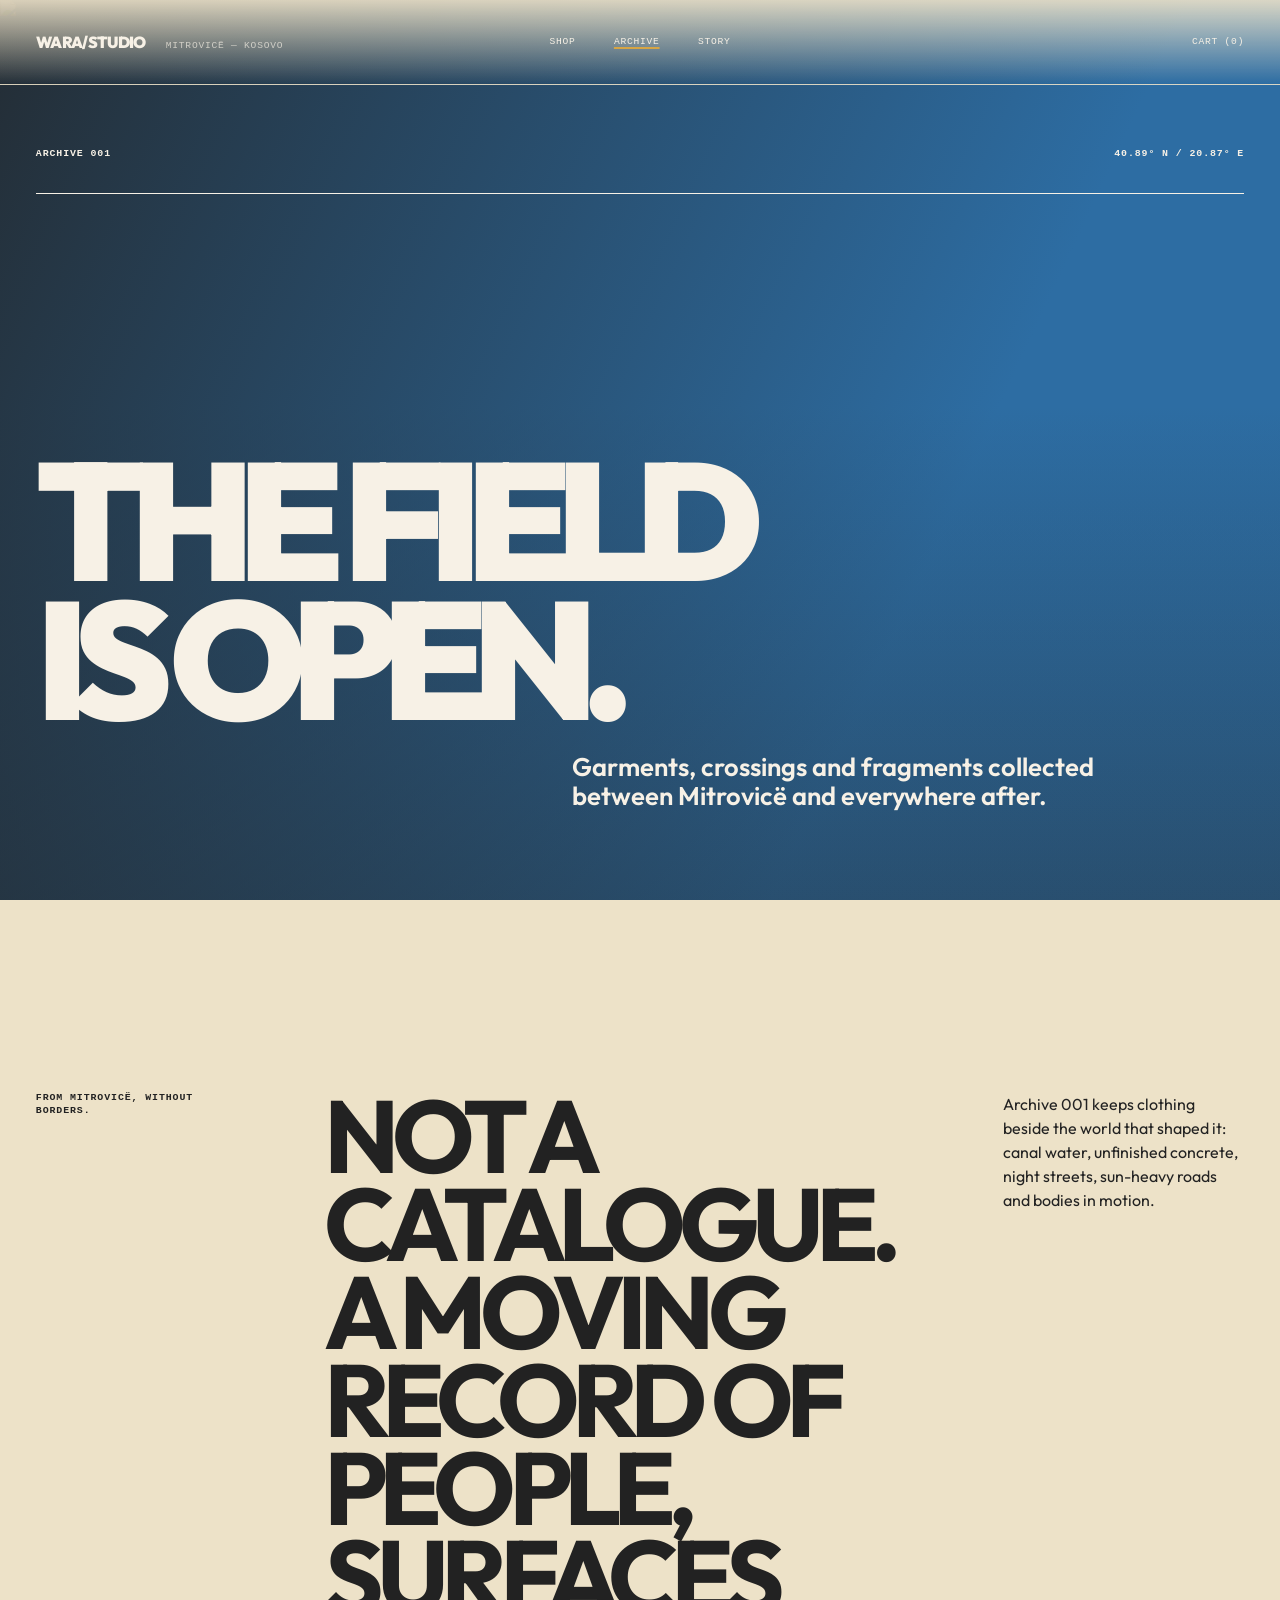
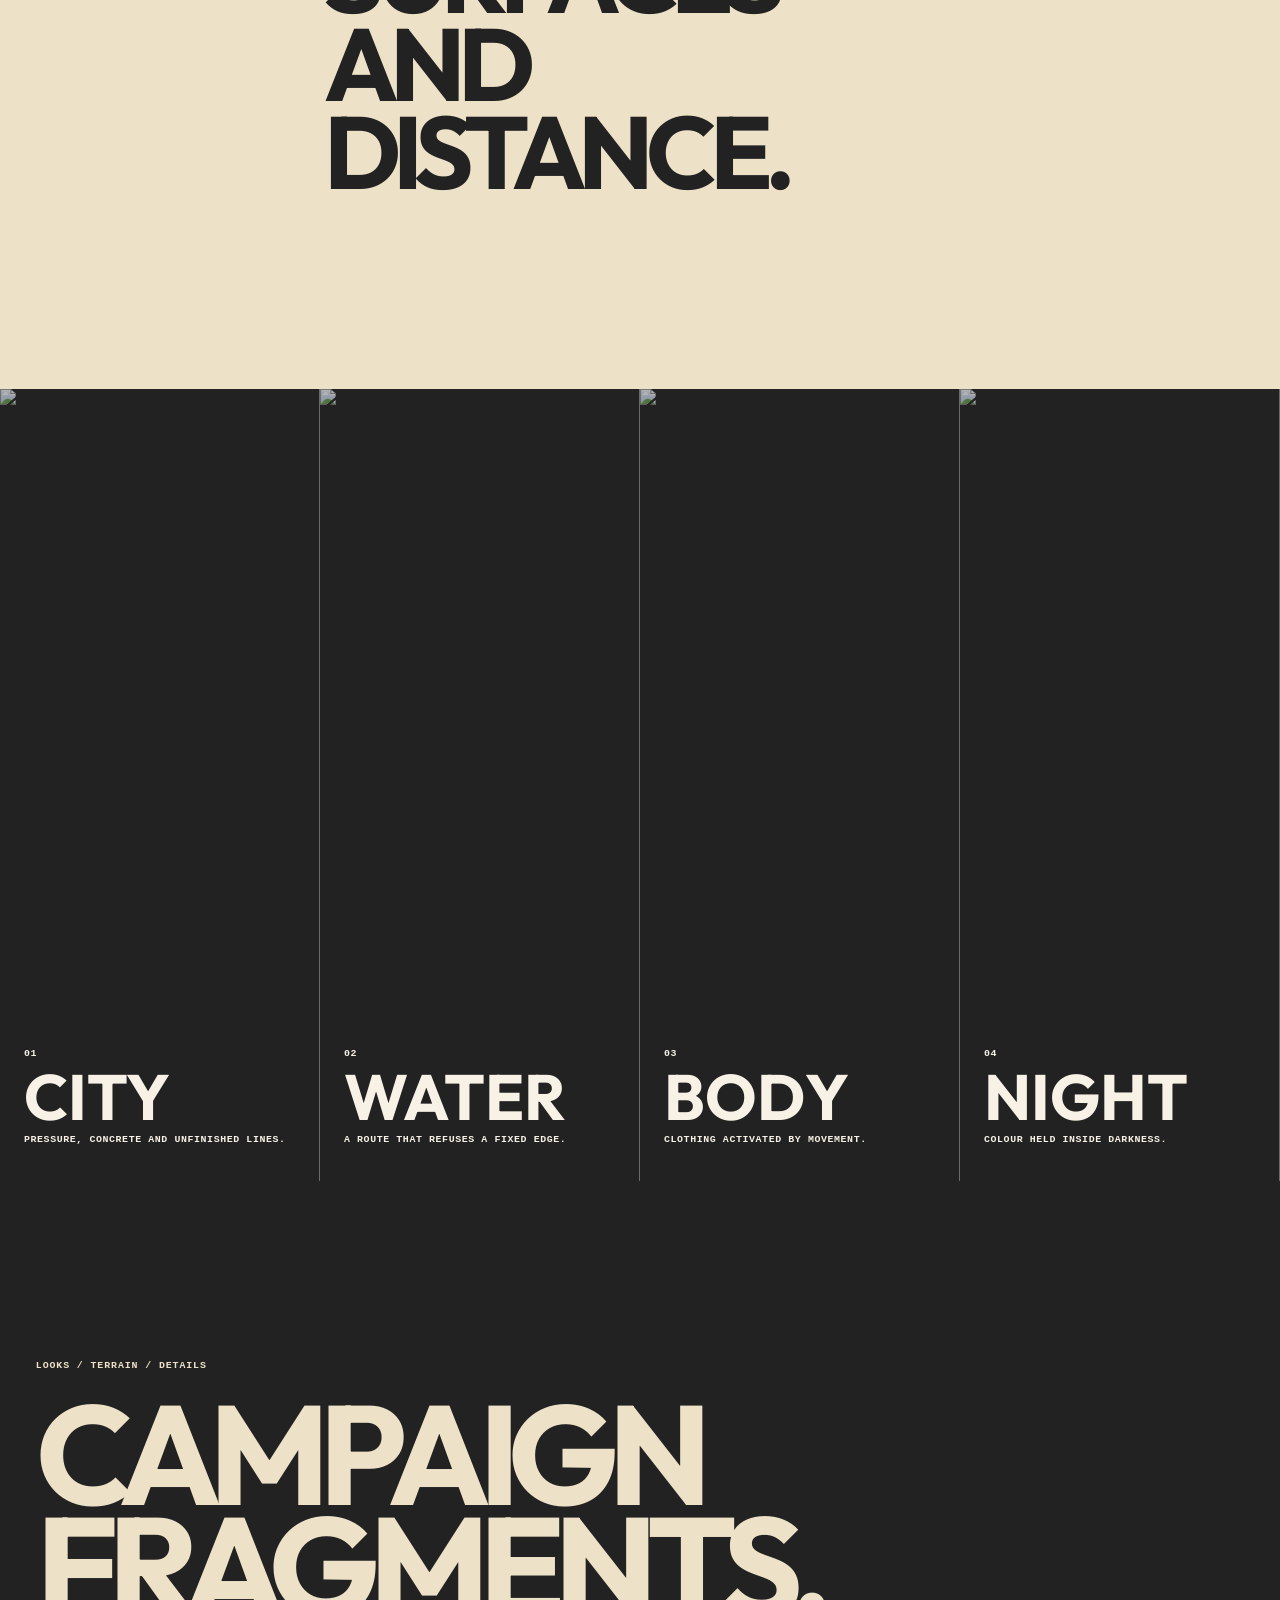
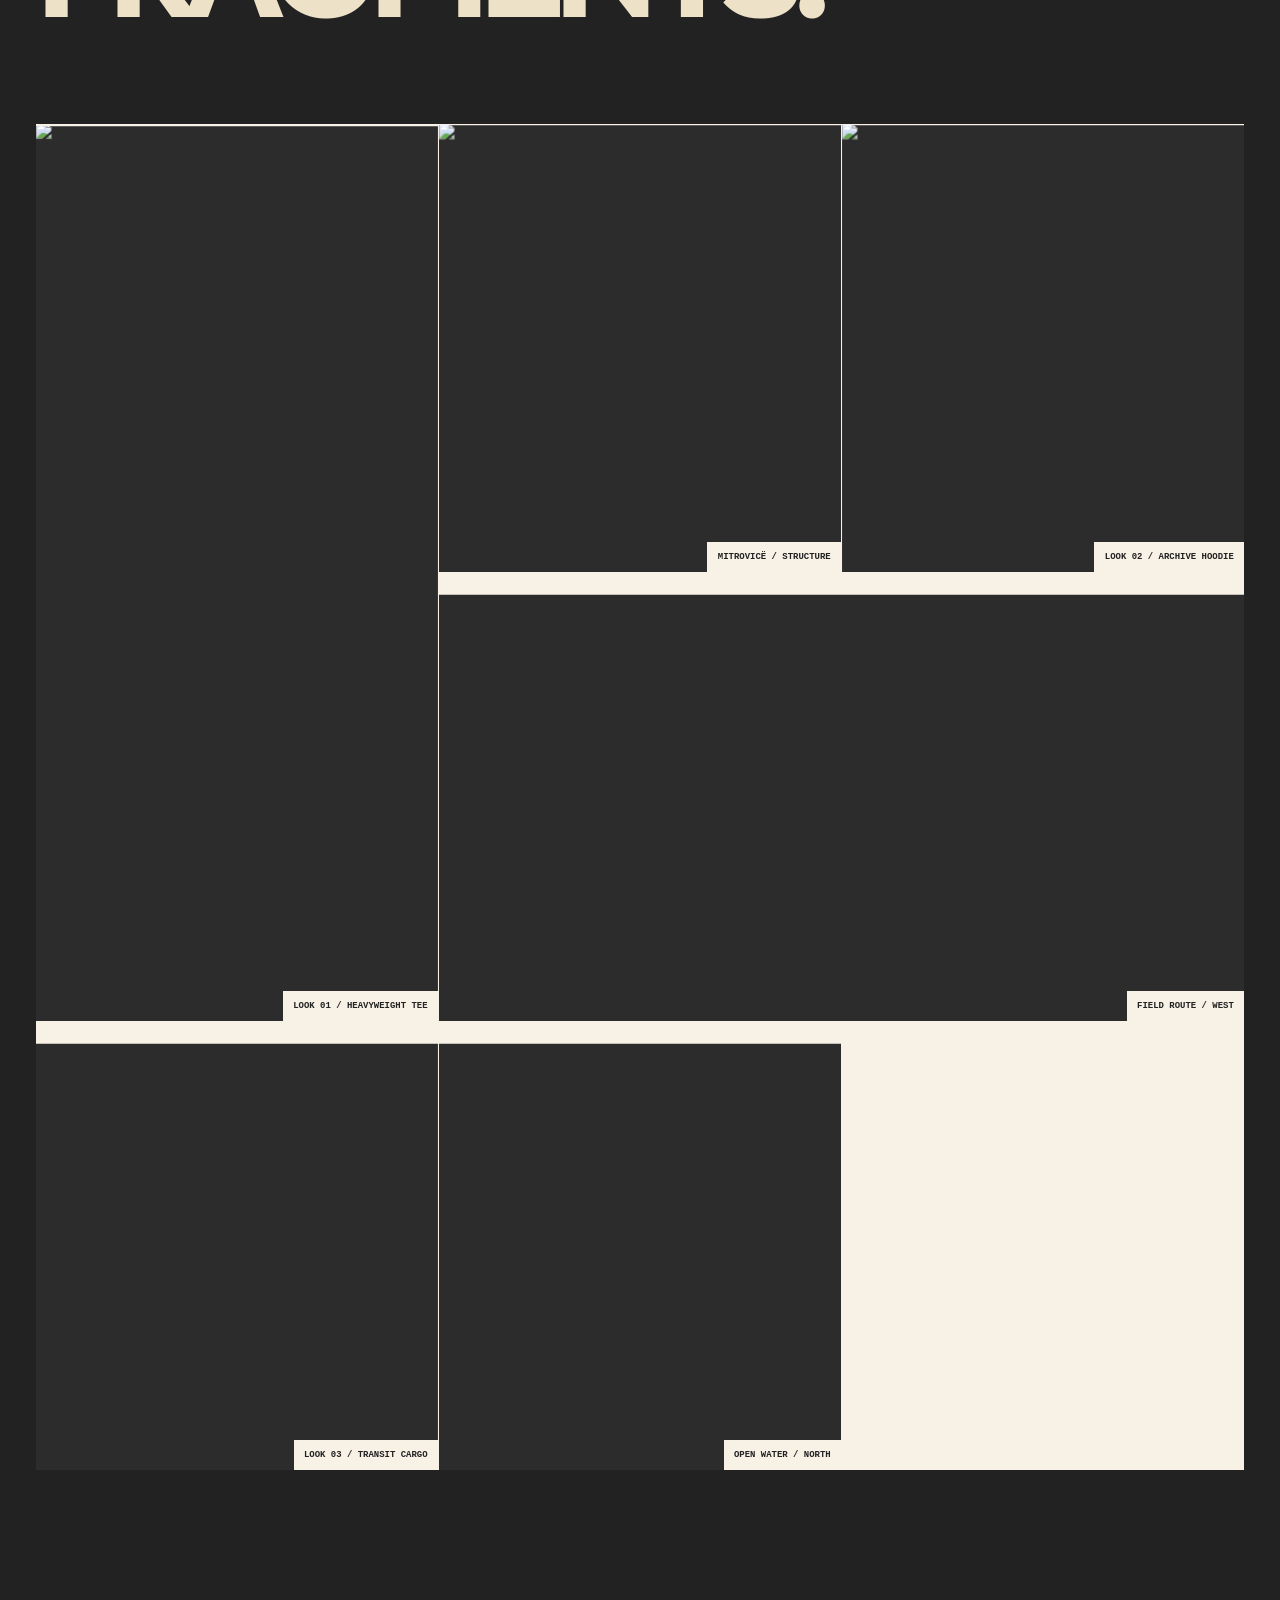
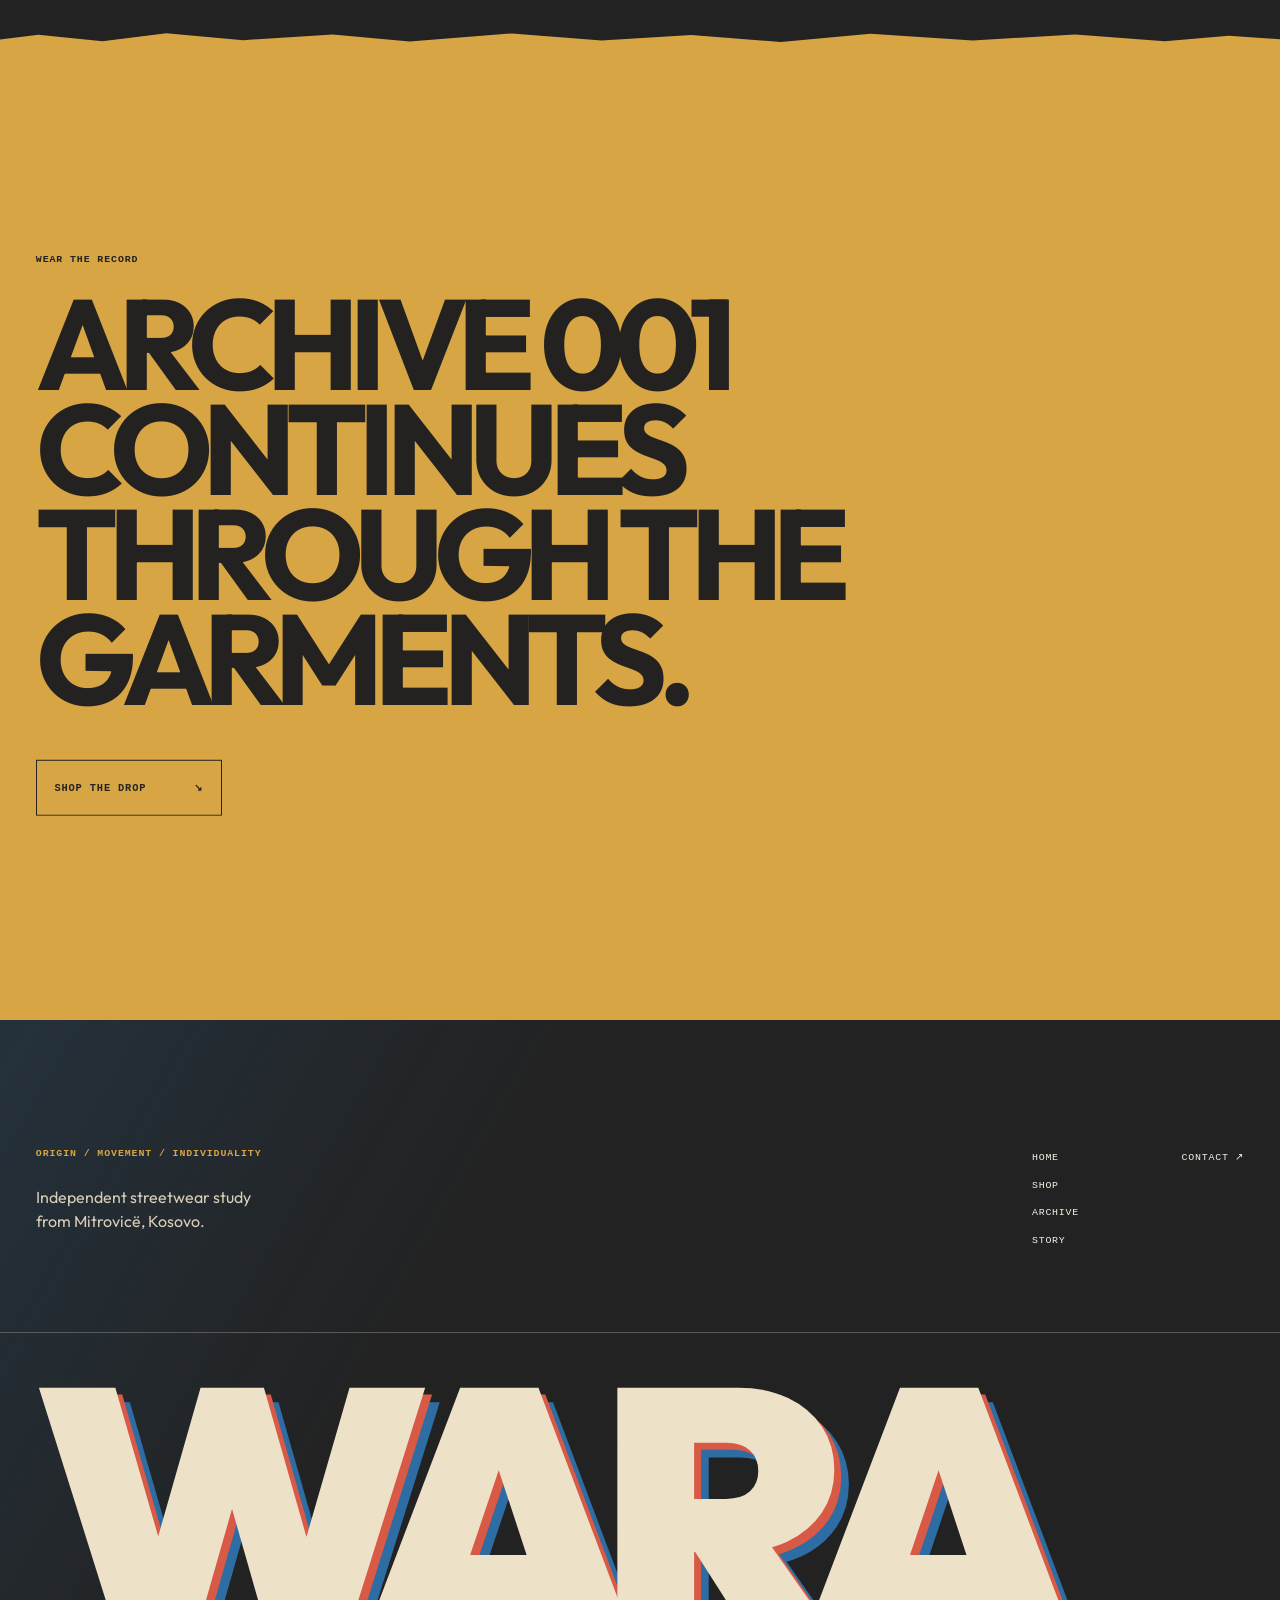
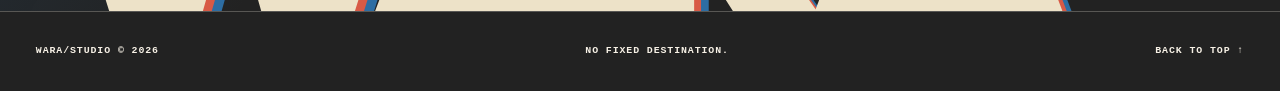
==== commit 6565a492: "style: complete WARA frontend refinement" ====
--- a/archive.html
+++ b/archive.html
@@ -11,7 +11,7 @@
     <link rel="preconnect" href="https://fonts.googleapis.com">
     <link rel="preconnect" href="https://fonts.gstatic.com" crossorigin>
     <link href="https://fonts.googleapis.com/css2?family=Outfit:wght@400;500;600;700;800;900&amp;display=swap" rel="stylesheet">
-    <link rel="stylesheet" href="styles.css?v=20260804-mood">
+    <link rel="stylesheet" href="styles.css?v=20260806-refine">
     <script>document.documentElement.classList.add('js');</script>
   </head>
   <body class="inner-page archive-page" data-page="archive">
@@ -35,7 +35,7 @@
 
     <main id="main-content" class="page" tabindex="-1">
       <section class="archive-hero">
-        <img src="https://images.unsplash.com/photo-1507525428034-b723cf961d3e?auto=format&amp;fit=crop&amp;w=2200&amp;q=88" alt="Open ocean campaign-world placeholder" fetchpriority="high" decoding="async">
+        <img src="https://images.unsplash.com/photo-1507525428034-b723cf961d3e?auto=format&amp;fit=crop&amp;w=2200&amp;q=88" alt="Open ocean horizon in the WARA campaign world" fetchpriority="high" decoding="async">
         <div class="archive-hero__wash"></div>
         <div class="shell archive-hero__content">
           <div class="page-hero__meta technical-row"><span>ARCHIVE 001</span><span>40.89° N / 20.87° E</span></div>
@@ -54,19 +54,19 @@
 
       <section class="archive-accordion" aria-label="Archive themes">
         <article class="archive-slice" tabindex="0">
-          <img src="https://images.unsplash.com/photo-1480714378408-67cf0d13bc1b?auto=format&amp;fit=crop&amp;w=1600&amp;q=84" alt="City architecture placeholder" loading="lazy" decoding="async">
+          <img src="https://images.unsplash.com/photo-1480714378408-67cf0d13bc1b?auto=format&amp;fit=crop&amp;w=1600&amp;q=84" alt="Layered city architecture and urban density" loading="lazy" decoding="async">
           <div><span>01</span><h2>CITY</h2><p>Pressure, concrete and unfinished lines.</p></div>
         </article>
         <article class="archive-slice" tabindex="0">
-          <img src="https://images.unsplash.com/photo-1470252649378-9c29740c9fa8?auto=format&amp;fit=crop&amp;w=1600&amp;q=84" alt="Canal water and travel atmosphere placeholder" loading="lazy" decoding="async">
+          <img src="https://images.unsplash.com/photo-1470252649378-9c29740c9fa8?auto=format&amp;fit=crop&amp;w=1600&amp;q=84" alt="Canal water reflecting a travel route" loading="lazy" decoding="async">
           <div><span>02</span><h2>WATER</h2><p>A route that refuses a fixed edge.</p></div>
         </article>
         <article class="archive-slice" tabindex="0">
-          <img src="https://images.unsplash.com/photo-1539109136881-3be0616acf4b?auto=format&amp;fit=crop&amp;w=1600&amp;q=84" alt="Streetwear model campaign placeholder" loading="lazy" decoding="async">
+          <img src="https://images.unsplash.com/photo-1539109136881-3be0616acf4b?auto=format&amp;fit=crop&amp;w=1600&amp;q=84" alt="Streetwear model in an urban campaign setting" loading="lazy" decoding="async">
           <div><span>03</span><h2>BODY</h2><p>Clothing activated by movement.</p></div>
         </article>
         <article class="archive-slice" tabindex="0">
-          <img src="https://images.unsplash.com/photo-1519608487953-e999c86e7455?auto=format&amp;fit=crop&amp;w=1600&amp;q=84" alt="Night landscape placeholder" loading="lazy" decoding="async">
+          <img src="https://images.unsplash.com/photo-1519608487953-e999c86e7455?auto=format&amp;fit=crop&amp;w=1600&amp;q=84" alt="Night landscape beneath an open sky" loading="lazy" decoding="async">
           <div><span>04</span><h2>NIGHT</h2><p>Colour held inside darkness.</p></div>
         </article>
       </section>
@@ -75,12 +75,12 @@
         <div class="shell">
           <header class="archive-contact-sheet__heading reveal-group"><p class="kicker">LOOKS / TERRAIN / DETAILS</p><h2>Campaign fragments.</h2></header>
           <div class="contact-sheet">
-            <figure class="contact-sheet__item contact-sheet__item--tall image-reveal"><img src="https://images.unsplash.com/photo-1529139574466-a303027c1d8b?auto=format&amp;fit=crop&amp;w=1200&amp;q=84" alt="Fashion campaign model placeholder" loading="lazy" decoding="async"><figcaption>Look 01 / Heavyweight Tee</figcaption></figure>
-            <figure class="contact-sheet__item image-reveal"><img src="https://images.unsplash.com/photo-1494522358652-f30e61a60313?auto=format&amp;fit=crop&amp;w=1400&amp;q=84" alt="Industrial architecture placeholder" loading="lazy" decoding="async"><figcaption>Mitrovicë / Structure</figcaption></figure>
-            <figure class="contact-sheet__item image-reveal"><img src="https://images.unsplash.com/photo-1556821840-3a63f95609a7?auto=format&amp;fit=crop&amp;w=1200&amp;q=84" alt="Hoodie campaign placeholder" loading="lazy" decoding="async"><figcaption>Look 02 / Archive Hoodie</figcaption></figure>
-            <figure class="contact-sheet__item contact-sheet__item--wide image-reveal"><img src="https://images.unsplash.com/photo-1500530855697-b586d89ba3ee?auto=format&amp;fit=crop&amp;w=1800&amp;q=84" alt="Road and landscape placeholder" loading="lazy" decoding="async"><figcaption>Field Route / West</figcaption></figure>
-            <figure class="contact-sheet__item image-reveal"><img src="https://images.unsplash.com/photo-1515886657613-9f3515b0c78f?auto=format&amp;fit=crop&amp;w=1200&amp;q=84" alt="Full-body fashion campaign placeholder" loading="lazy" decoding="async"><figcaption>Look 03 / Transit Cargo</figcaption></figure>
-            <figure class="contact-sheet__item image-reveal"><img src="https://images.unsplash.com/photo-1470770841072-f978cf4d019e?auto=format&amp;fit=crop&amp;w=1400&amp;q=84" alt="Lake and mountain journey placeholder" loading="lazy" decoding="async"><figcaption>Open Water / North</figcaption></figure>
+            <figure class="contact-sheet__item contact-sheet__item--tall image-reveal"><img src="https://images.unsplash.com/photo-1529139574466-a303027c1d8b?auto=format&amp;fit=crop&amp;w=1200&amp;q=84" alt="Model wearing the WARA Heavyweight Tee silhouette" loading="lazy" decoding="async"><figcaption>Look 01 / Heavyweight Tee</figcaption></figure>
+            <figure class="contact-sheet__item image-reveal"><img src="https://images.unsplash.com/photo-1494522358652-f30e61a60313?auto=format&amp;fit=crop&amp;w=1400&amp;q=84" alt="Industrial architecture and concrete structure" loading="lazy" decoding="async"><figcaption>Mitrovicë / Structure</figcaption></figure>
+            <figure class="contact-sheet__item image-reveal"><img src="https://images.unsplash.com/photo-1556821840-3a63f95609a7?auto=format&amp;fit=crop&amp;w=1200&amp;q=84" alt="Archive Hoodie campaign silhouette" loading="lazy" decoding="async"><figcaption>Look 02 / Archive Hoodie</figcaption></figure>
+            <figure class="contact-sheet__item contact-sheet__item--wide image-reveal"><img src="https://images.unsplash.com/photo-1500530855697-b586d89ba3ee?auto=format&amp;fit=crop&amp;w=1800&amp;q=84" alt="Road crossing a wide atmospheric landscape" loading="lazy" decoding="async"><figcaption>Field Route / West</figcaption></figure>
+            <figure class="contact-sheet__item image-reveal"><img src="https://images.unsplash.com/photo-1515886657613-9f3515b0c78f?auto=format&amp;fit=crop&amp;w=1200&amp;q=84" alt="Full-body Transit Cargo campaign look" loading="lazy" decoding="async"><figcaption>Look 03 / Transit Cargo</figcaption></figure>
+            <figure class="contact-sheet__item image-reveal"><img src="https://images.unsplash.com/photo-1470770841072-f978cf4d019e?auto=format&amp;fit=crop&amp;w=1400&amp;q=84" alt="Lake and mountain journey atmosphere" loading="lazy" decoding="async"><figcaption>Open Water / North</figcaption></figure>
           </div>
         </div>
       </section>
@@ -96,6 +96,6 @@
       <div class="site-footer__bottom shell technical-row"><span>WARA/STUDIO © 2026</span><span>NO FIXED DESTINATION.</span><a href="#main-content">BACK TO TOP ↑</a></div>
     </footer>
 
-    <script src="vendor/gsap.min.js?v=20260804-route"></script><script src="vendor/ScrollTrigger.min.js?v=20260804-route"></script><script src="catalog.js?v=20260804-route"></script><script src="app.js?v=20260804-route"></script><script src="commerce.js?v=20260804-route"></script>
+    <script src="vendor/gsap.min.js?v=20260806-refine"></script><script src="vendor/ScrollTrigger.min.js?v=20260806-refine"></script><script src="catalog.js?v=20260806-refine"></script><script src="app.js?v=20260806-refine"></script><script src="commerce.js?v=20260806-refine"></script>
   </body>
 </html>
--- a/styles.css
+++ b/styles.css
@@ -727,7 +727,22 @@
   position: fixed;
   inset: var(--header) 0 0;
   padding: var(--gutter);
-  background: var(--ink);
+  overflow: hidden;
+  background: var(--ocean-blue);
+  color: var(--weathered-white);
+}
+
+.mobile-menu::before {
+  position: absolute;
+  right: -12%;
+  bottom: 13%;
+  width: 72%;
+  height: clamp(2rem, 10vw, 4.5rem);
+  background: var(--sun-red);
+  clip-path: polygon(0 18%, 17% 3%, 37% 26%, 58% 6%, 78% 31%, 100% 8%, 96% 78%, 73% 93%, 52% 69%, 31% 96%, 11% 72%, 0 86%);
+  content: "";
+  opacity: 0.82;
+  pointer-events: none;
 }
 
 .mobile-menu[hidden] {
@@ -735,6 +750,8 @@
 }
 
 .mobile-menu nav {
+  position: relative;
+  z-index: 1;
   display: flex;
   height: calc(100% - 4rem);
   justify-content: center;
@@ -749,7 +766,22 @@
   line-height: 0.85;
 }
 
+.mobile-menu:not([hidden]) nav a {
+  animation: mobile-menu-link-in 560ms var(--ease) both;
+}
+
+.mobile-menu:not([hidden]) nav a:nth-child(2) { animation-delay: 45ms; }
+.mobile-menu:not([hidden]) nav a:nth-child(3) { animation-delay: 90ms; }
+.mobile-menu:not([hidden]) nav a:nth-child(4) { animation-delay: 135ms; }
+
+@keyframes mobile-menu-link-in {
+  from { opacity: 0; transform: translateY(42%); }
+  to { opacity: 1; transform: translateY(0); }
+}
+
 .mobile-menu__meta {
+  position: relative;
+  z-index: 1;
   display: flex;
   justify-content: space-between;
   gap: 2rem;
@@ -3022,7 +3054,7 @@
 .header-archive[aria-current="page"],
 .mobile-menu a[aria-current="page"] {
   text-decoration: underline;
-  text-decoration-color: var(--sun-red);
+  text-decoration-color: var(--mustard);
   text-decoration-thickness: 0.16em;
   text-underline-offset: 0.35em;
 }
@@ -3038,6 +3070,12 @@
 
 .site-header--solid .menu-toggle span {
   background: var(--weathered-white);
+}
+
+.site-header.is-open,
+.inner-page .site-header.is-open {
+  background: var(--ocean-blue);
+  backdrop-filter: none;
 }
 
 .site-header--solid:not(.is-scrolled):not(.is-open) .brand__origin,
@@ -3283,7 +3321,9 @@
 }
 
 .commerce-card {
+  display: flex;
   grid-column: span 6;
+  flex-direction: column;
   background: var(--weathered-white);
   color: var(--ink);
 }
@@ -3292,12 +3332,8 @@
   grid-column: span 4;
 }
 
-.commerce-card:nth-child(n+6):nth-child(-n+7) {
-  grid-column: span 6;
-}
-
-.commerce-card:nth-child(8) {
-  grid-column: span 12;
+.commerce-card:nth-child(n+6):nth-child(-n+8) {
+  grid-column: span 4;
 }
 
 .commerce-card__media {
@@ -3308,20 +3344,30 @@
   background: var(--paper-muted);
 }
 
-.commerce-card:nth-child(2) .commerce-card__media,
-.commerce-card:nth-child(6) .commerce-card__media,
-.commerce-card:nth-child(7) .commerce-card__media,
-.commerce-card:nth-child(8) .commerce-card__media {
-  aspect-ratio: 16 / 11;
-}
-
 .commerce-card__media img {
   width: 100%;
   height: 100%;
   object-fit: cover;
-  filter: saturate(0.76) contrast(1.06);
+  filter: saturate(0.86) contrast(1.04) brightness(1.01);
   transition: opacity 700ms var(--ease), transform 900ms var(--ease);
 }
+
+.commerce-card[data-product-id="heavyweight-tee"] .commerce-card__media img,
+[data-product-page][data-product-id="heavyweight-tee"] .product-gallery__item img { object-position: 50% 30%; }
+.commerce-card[data-product-id="archive-hoodie"] .commerce-card__media img,
+[data-product-page][data-product-id="archive-hoodie"] .product-gallery__item img { object-position: 50% 28%; }
+.commerce-card[data-product-id="transit-cargo"] .commerce-card__media img,
+[data-product-page][data-product-id="transit-cargo"] .product-gallery__item img { object-position: 50% 24%; }
+.commerce-card[data-product-id="destination-jacket"] .commerce-card__media img,
+[data-product-page][data-product-id="destination-jacket"] .product-gallery__item img { object-position: 50% 30%; }
+.commerce-card[data-product-id="route-knit"] .commerce-card__media img,
+[data-product-page][data-product-id="route-knit"] .product-gallery__item img { object-position: 50% 38%; }
+.commerce-card[data-product-id="field-overshirt"] .commerce-card__media img,
+[data-product-page][data-product-id="field-overshirt"] .product-gallery__item img { object-position: 50% 32%; }
+.commerce-card[data-product-id="wara-cap"] .commerce-card__media img,
+[data-product-page][data-product-id="wara-cap"] .product-gallery__item img { object-position: 50% 28%; }
+.commerce-card[data-product-id="archive-bag"] .commerce-card__media img,
+[data-product-page][data-product-id="archive-bag"] .product-gallery__item img { object-position: 50% 50%; }
 
 .commerce-card__alternate {
   position: absolute;
@@ -3353,7 +3399,20 @@
   text-transform: uppercase;
 }
 
+.commerce-card__status--coming-soon {
+  background: var(--mustard);
+  color: var(--ink);
+}
+
+.commerce-card__status--sold-out {
+  background: var(--sun-red);
+  color: var(--ink);
+}
+
 .commerce-card__body {
+  display: flex;
+  flex: 1;
+  flex-direction: column;
   padding: 1.25rem;
 }
 
@@ -3372,12 +3431,14 @@
 }
 
 .commerce-card__heading h2 {
+  min-height: 2.1em;
   font-weight: 800;
   letter-spacing: -0.04em;
   text-transform: uppercase;
 }
 
 .commerce-card__heading p {
+  font-variant-numeric: tabular-nums;
   white-space: nowrap;
 }
 
@@ -3396,6 +3457,15 @@
   margin-top: 1rem;
 }
 
+.commerce-card__colour-list {
+  min-height: 2.4em;
+  margin: 0.6rem 0 1.25rem;
+  color: rgba(34, 34, 34, 0.68);
+  font: 700 0.55rem/1.35 var(--mono);
+  letter-spacing: 0.045em;
+  text-transform: uppercase;
+}
+
 .product-swatch {
   width: 0.8rem;
   height: 0.8rem;
@@ -3407,7 +3477,7 @@
   display: grid;
   grid-template-columns: 1fr 1fr;
   gap: 1px;
-  margin-top: 1.25rem;
+  margin-top: auto;
   background: var(--ink);
   border: 1px solid var(--ink);
 }
@@ -3431,8 +3501,13 @@
 }
 
 .quick-add {
-  background: var(--ink);
+  background: var(--ocean-blue);
   color: var(--weathered-white);
+}
+
+.quick-add:hover:not(:disabled),
+.quick-add:focus-visible:not(:disabled) {
+  background: var(--sea-teal);
 }
 
 .quick-add:disabled {
@@ -3529,7 +3604,7 @@
   height: 100%;
   min-height: 34rem;
   object-fit: cover;
-  filter: saturate(0.76) contrast(1.05);
+  filter: saturate(0.86) contrast(1.04) brightness(1.01);
   transition: transform 900ms var(--ease);
 }
 
@@ -3571,10 +3646,12 @@
 
 .product-purchase h1 {
   margin: 1.5rem 0 0.75rem;
-  font-size: clamp(3.2rem, 6vw, 7rem);
+  overflow-wrap: break-word;
+  font-size: clamp(3.1rem, calc(1.3rem + 2.7vw), 5.1rem);
   font-weight: 900;
   letter-spacing: -0.075em;
   line-height: 0.84;
+  text-wrap: balance;
   text-transform: uppercase;
 }
 
@@ -3661,8 +3738,8 @@
 }
 
 .option-chip input:checked + span {
-  border-color: var(--ink);
-  background: var(--ink);
+  border-color: var(--ocean-blue);
+  background: var(--ocean-blue);
   color: var(--weathered-white);
 }
 
@@ -3714,7 +3791,7 @@
   padding: 1rem 1.25rem;
   border: 1px solid var(--ink);
   border-radius: 0;
-  background: var(--ink);
+  background: var(--ocean-blue);
   color: var(--weathered-white);
   font: 800 0.72rem/1 var(--mono);
   letter-spacing: 0.08em;
@@ -3730,8 +3807,14 @@
 }
 
 .purchase-button:hover:not(:disabled) {
-  background: var(--sun-red);
+  background: var(--sea-teal);
   color: var(--weathered-white);
+}
+
+.purchase-button--unavailable {
+  border-color: var(--ink);
+  background: var(--ink);
+  cursor: help;
 }
 
 .purchase-button:disabled {
@@ -3854,7 +3937,7 @@
 
 .page-hero--cart {
   min-height: 55vh;
-  background: var(--ink);
+  background: var(--ocean-blue);
   color: var(--weathered-white);
 }
 
@@ -3947,9 +4030,9 @@
   position: sticky;
   top: calc(var(--header) + 2rem);
   padding: 2rem;
-  background: var(--mustard);
+  background: color-mix(in srgb, var(--sea-teal) 72%, var(--sail-cream));
   border: 1px solid var(--ink);
-  box-shadow: 0.65rem 0.65rem 0 var(--sun-red);
+  box-shadow: 0.65rem 0.65rem 0 var(--mustard);
 }
 
 .cart-summary > div {
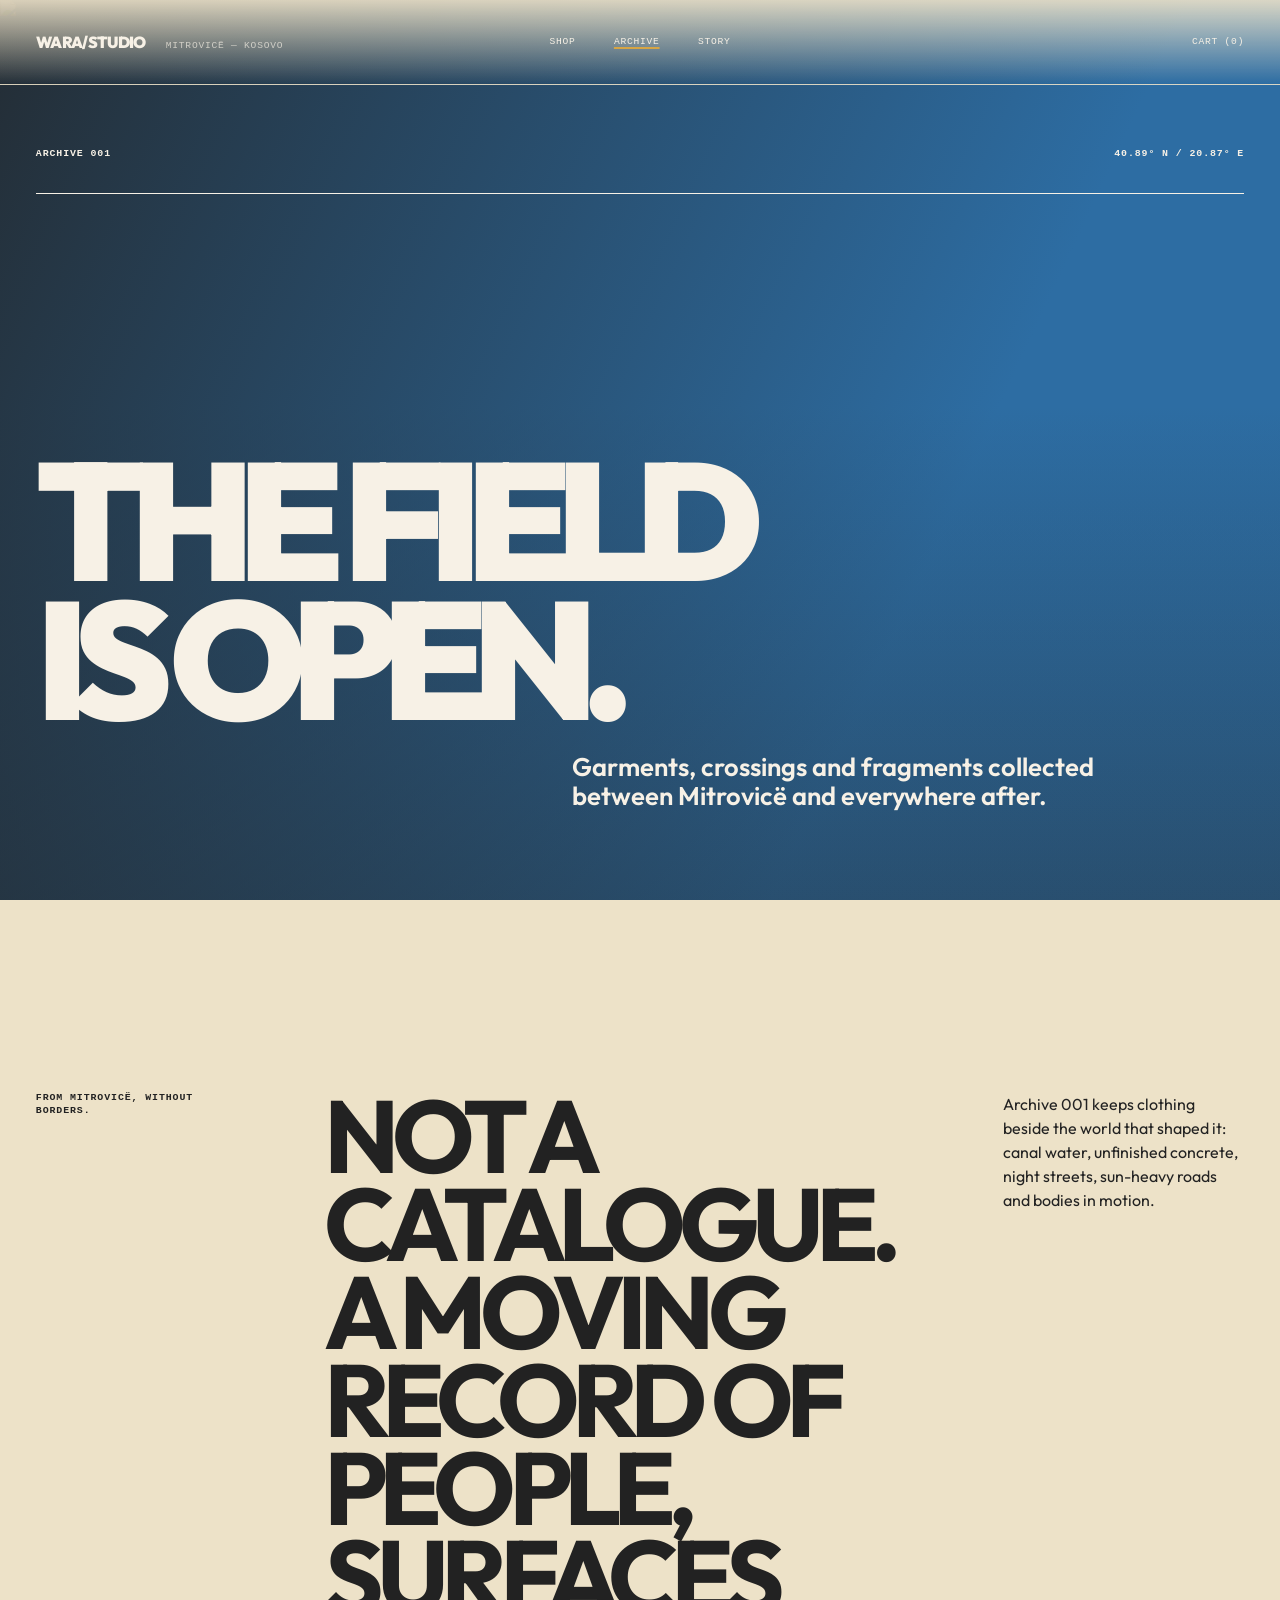
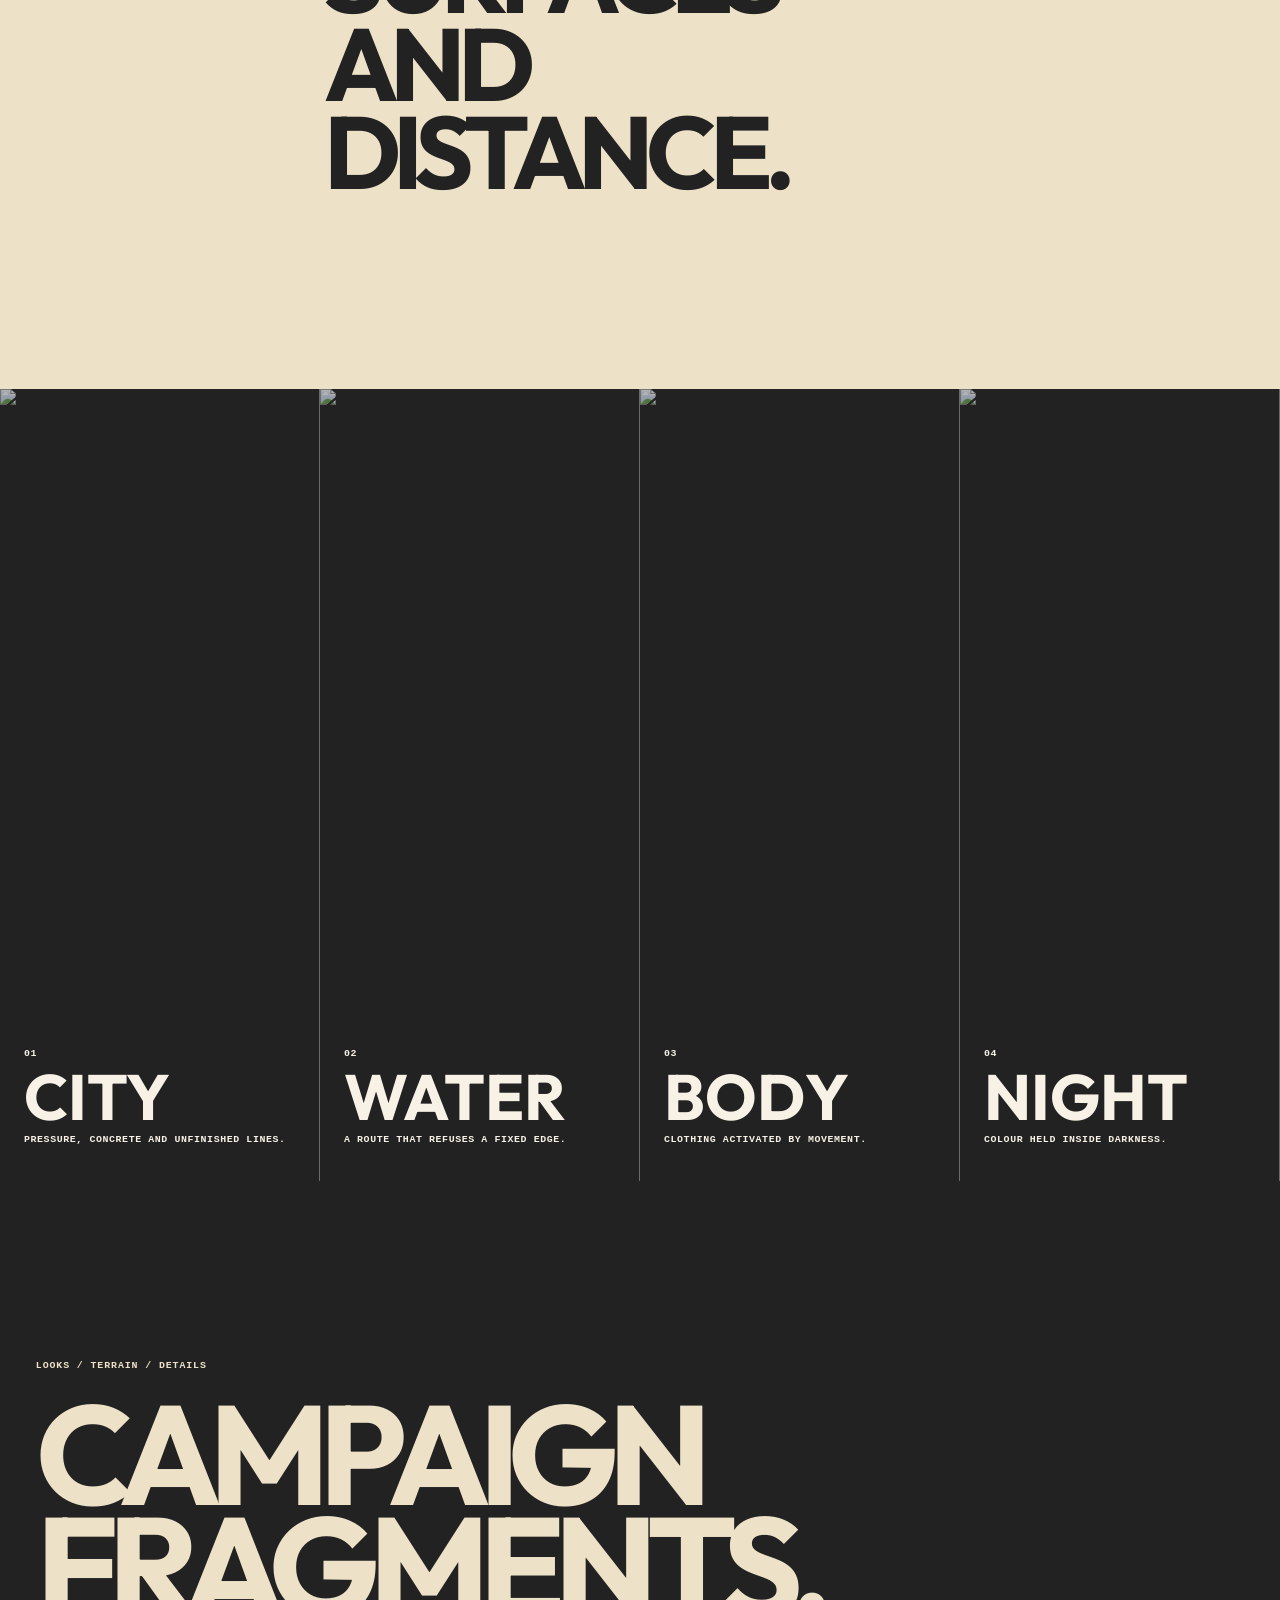
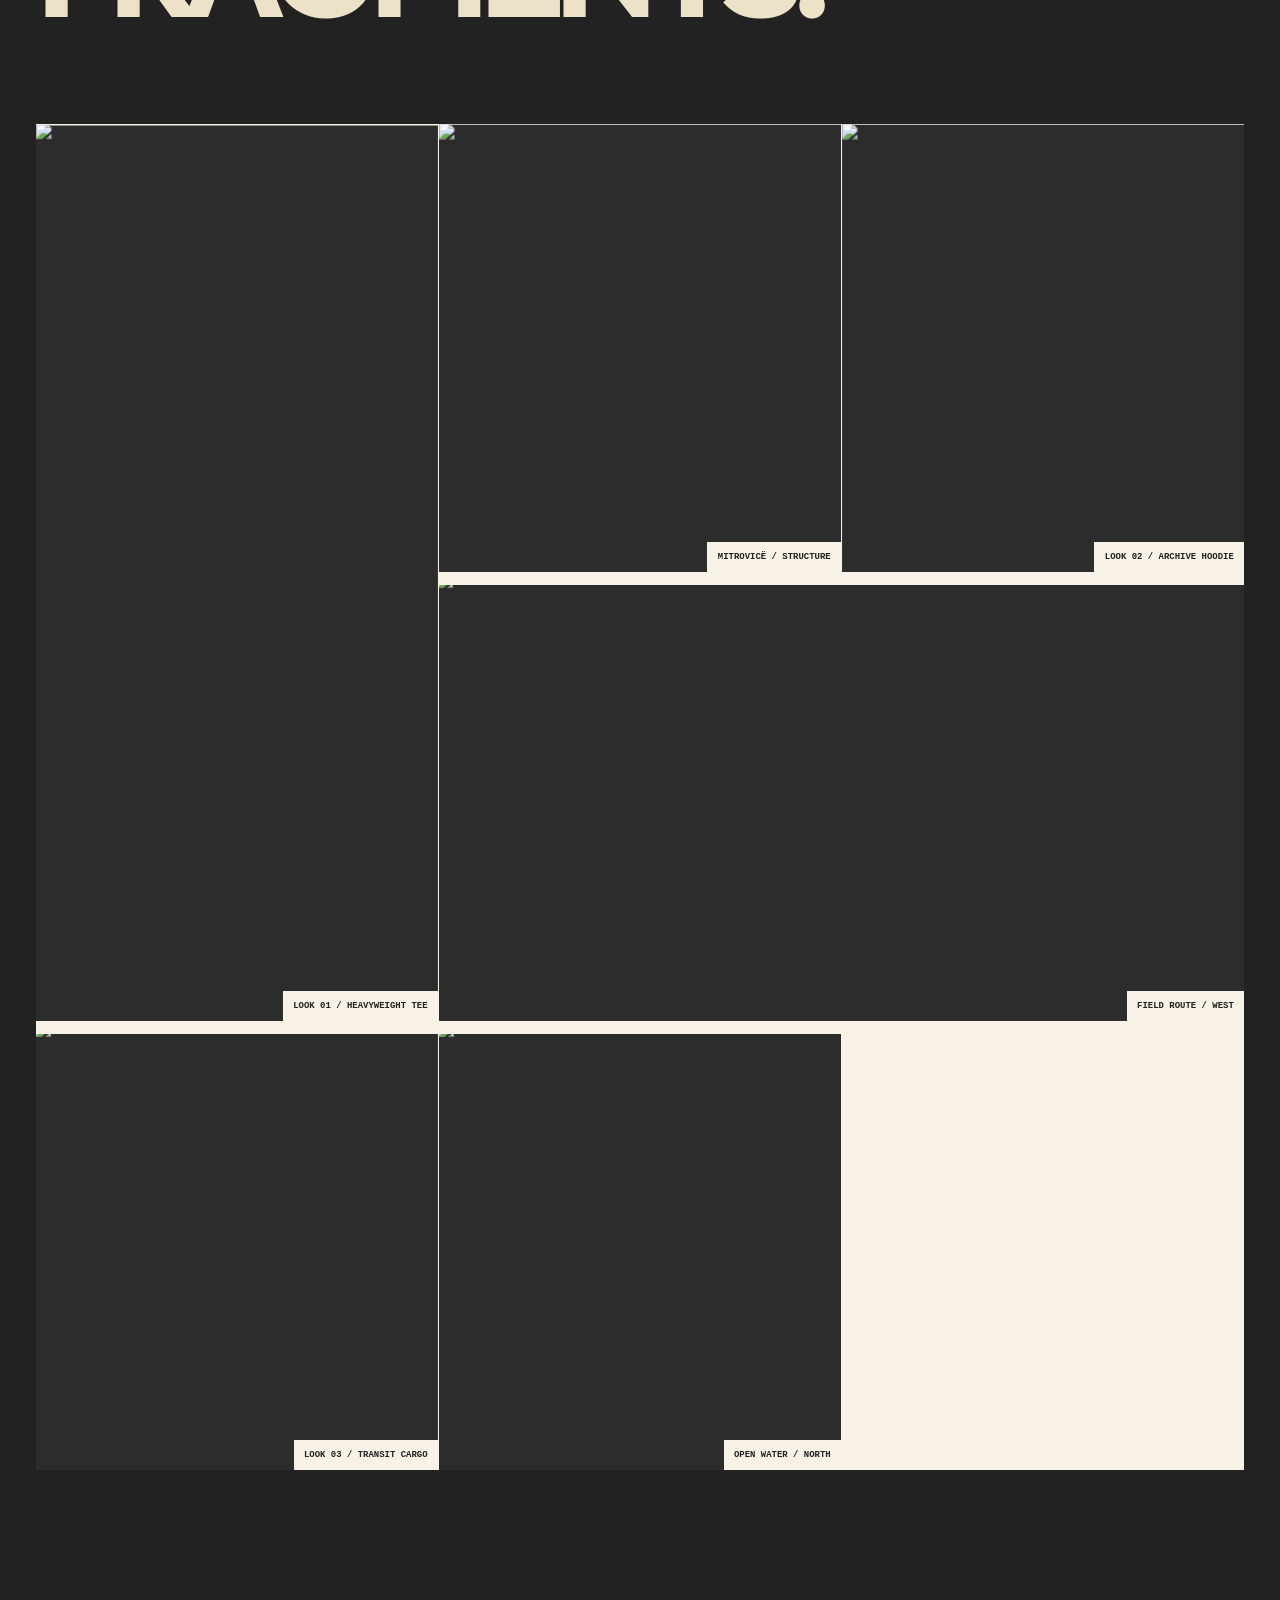
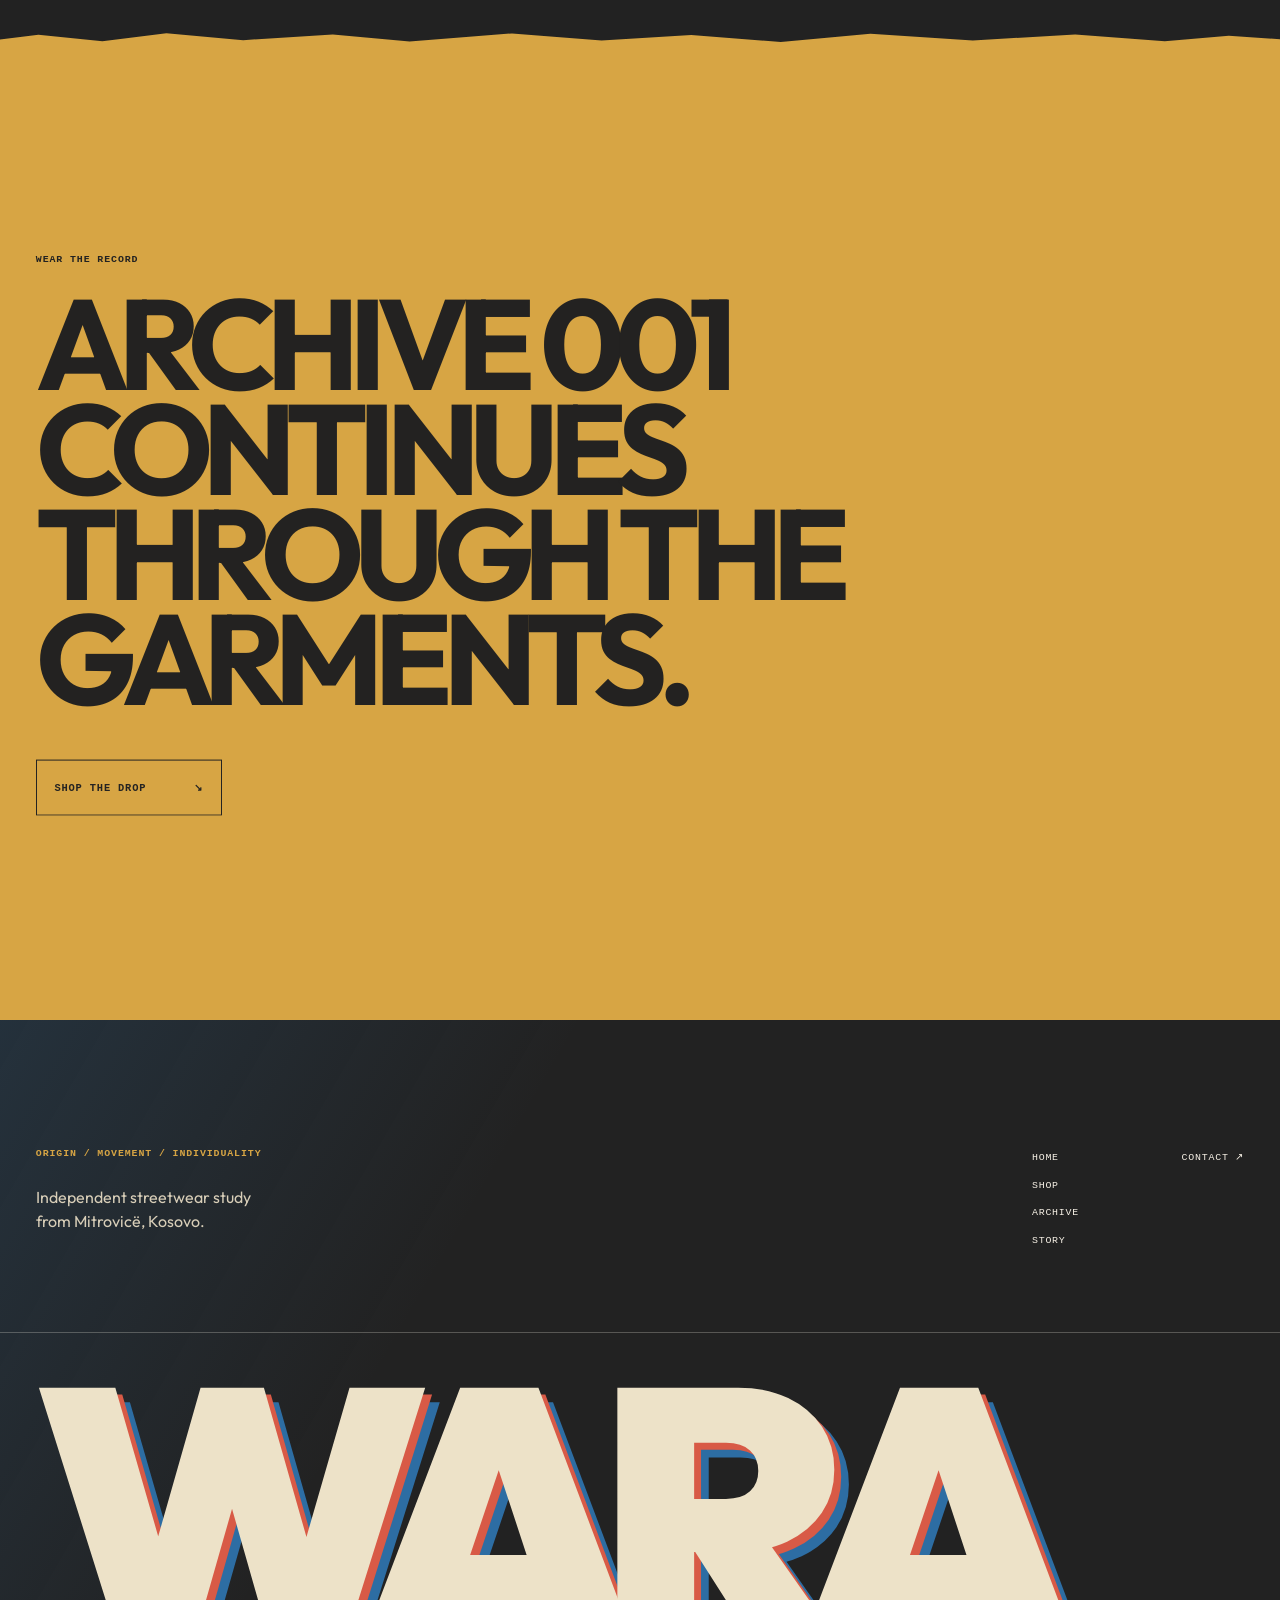
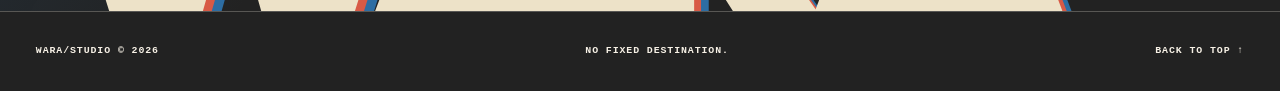
==== commit 4a1f85d5: "feat: complete WARA heritage luxury shop experience" ====
--- a/archive.html
+++ b/archive.html
@@ -11,7 +11,7 @@
     <link rel="preconnect" href="https://fonts.googleapis.com">
     <link rel="preconnect" href="https://fonts.gstatic.com" crossorigin>
     <link href="https://fonts.googleapis.com/css2?family=Outfit:wght@400;500;600;700;800;900&amp;display=swap" rel="stylesheet">
-    <link rel="stylesheet" href="styles.css?v=20260806-refine">
+    <link rel="stylesheet" href="styles.css?v=20260808-luxury-shop-v3">
     <script>document.documentElement.classList.add('js');</script>
   </head>
   <body class="inner-page archive-page" data-page="archive">
@@ -96,6 +96,6 @@
       <div class="site-footer__bottom shell technical-row"><span>WARA/STUDIO © 2026</span><span>NO FIXED DESTINATION.</span><a href="#main-content">BACK TO TOP ↑</a></div>
     </footer>
 
-    <script src="vendor/gsap.min.js?v=20260806-refine"></script><script src="vendor/ScrollTrigger.min.js?v=20260806-refine"></script><script src="catalog.js?v=20260806-refine"></script><script src="app.js?v=20260806-refine"></script><script src="commerce.js?v=20260806-refine"></script>
+    <script src="vendor/gsap.min.js?v=20260808-luxury-shop-v3"></script><script src="vendor/ScrollTrigger.min.js?v=20260808-luxury-shop-v3"></script><script src="catalog.js?v=20260808-luxury-shop-v3"></script><script src="app.js?v=20260808-luxury-shop-v3"></script><script src="commerce.js?v=20260808-luxury-shop-v3"></script>
   </body>
 </html>
--- a/styles.css
+++ b/styles.css
@@ -4811,3 +4811,1778 @@
     transition-duration: 0.01ms !important;
   }
 }
+
+/* Heritage youth luxury commerce system */
+
+.shop-page,
+.product-page,
+.cart-page {
+  --luxury-sand: #ede2c8;
+  --luxury-white: #f7f1e6;
+  --luxury-navy: #304f6e;
+  --luxury-olive: #66705a;
+  --luxury-teal: #4b7c78;
+  --luxury-brown: #765a43;
+  --luxury-red: #c85d4b;
+  --luxury-charcoal: #242321;
+  --luxury-stone: #b8b0a2;
+  --luxury-line: rgba(36, 35, 33, 0.22);
+  --serif: "Cormorant Garamond", Georgia, "Times New Roman", serif;
+  background: var(--luxury-sand);
+  color: var(--luxury-charcoal);
+  color-scheme: light;
+}
+
+.shop-page .site-header--solid,
+.product-page .site-header--solid,
+.cart-page .site-header--solid {
+  background: rgba(36, 35, 33, 0.96);
+}
+
+.shop-page :is(button, a, input, select):focus-visible,
+.product-page :is(button, a, input, select, summary):focus-visible,
+.cart-page :is(button, a, input, select):focus-visible {
+  outline: 2px solid var(--luxury-red);
+  outline-offset: 3px;
+}
+
+.shop-intro {
+  padding: calc(var(--header) + clamp(1.5rem, 3vw, 2.5rem)) 0 clamp(2.25rem, 4vw, 3.5rem);
+  border-bottom: 1px solid var(--luxury-line);
+  background: var(--luxury-sand);
+}
+
+.shop-intro__grid {
+  display: grid;
+  min-height: min(34rem, calc(100svh - var(--header) - 5rem));
+  grid-template-columns: minmax(24rem, 0.82fr) minmax(32rem, 1.18fr);
+  align-items: center;
+  gap: clamp(3rem, 7vw, 9rem);
+}
+
+.shop-intro__copy {
+  display: flex;
+  min-width: 0;
+  flex-direction: column;
+  align-items: stretch;
+}
+
+.shop-intro__label,
+.shop-intro__count,
+.shop-search > span:first-child,
+.shop-toolkit__mobile-row > span,
+.shop-clear {
+  font: 700 0.66rem/1.2 var(--sans);
+  letter-spacing: 0.12em;
+  text-transform: uppercase;
+}
+
+.shop-intro__label {
+  margin-bottom: clamp(1.5rem, 3vw, 3rem);
+  color: var(--luxury-brown);
+}
+
+.shop-intro h1 {
+  max-width: 100%;
+  margin: 0;
+  font-family: var(--serif);
+  font-size: clamp(5.5rem, 9vw, 9.5rem);
+  font-weight: 500;
+  letter-spacing: -0.065em;
+  line-height: 0.72;
+  text-transform: none;
+}
+
+.shop-intro__lead {
+  max-width: 39rem;
+  margin: clamp(2rem, 4vw, 3.5rem) 0 0;
+  font-family: var(--serif);
+  font-size: clamp(1.35rem, 1.9vw, 2rem);
+  font-weight: 500;
+  line-height: 1.08;
+}
+
+.shop-intro__count {
+  display: flex;
+  justify-content: space-between;
+  gap: 1rem;
+  margin-top: clamp(2rem, 4vw, 3.25rem);
+  padding: 1rem 0;
+  border-top: 1px solid var(--luxury-charcoal);
+  border-bottom: 1px solid var(--luxury-line);
+}
+
+.shop-intro__count strong {
+  color: var(--luxury-navy);
+}
+
+.shop-toolkit {
+  margin-top: 1.5rem;
+}
+
+.shop-search {
+  display: grid;
+  gap: 0.65rem;
+}
+
+.shop-search__field {
+  display: grid;
+  grid-template-columns: 1fr auto;
+  align-items: center;
+  border-bottom: 1px solid var(--luxury-charcoal);
+}
+
+.shop-search input {
+  width: 100%;
+  min-height: 3rem;
+  padding: 0.5rem 0;
+  border: 0;
+  border-radius: 0;
+  background: transparent;
+  color: var(--luxury-charcoal);
+  font-size: 0.96rem;
+}
+
+.shop-search input::placeholder {
+  color: rgba(36, 35, 33, 0.56);
+}
+
+.shop-search__field > span {
+  font-size: 1.1rem;
+}
+
+.shop-toolkit__mobile-row {
+  display: flex;
+  align-items: end;
+  justify-content: space-between;
+  gap: 1rem;
+  margin-top: 1.25rem;
+}
+
+.shop-toolkit__mobile-row label {
+  display: block;
+}
+
+.shop-toolkit__mobile-row select {
+  min-width: 11.5rem;
+  min-height: 2.8rem;
+  padding: 0 2rem 0 0;
+  border: 0;
+  border-bottom: 1px solid var(--luxury-charcoal);
+  border-radius: 0;
+  background: transparent;
+  color: var(--luxury-charcoal);
+  font-size: 0.76rem;
+  font-weight: 700;
+  text-transform: uppercase;
+}
+
+.shop-page .filter-list {
+  display: flex;
+  flex-wrap: wrap;
+  gap: 0.35rem 1rem;
+  margin-top: 1.35rem;
+}
+
+.shop-page .filter-list button {
+  min-height: 2.65rem;
+  padding: 0.5rem 0;
+  border: 0;
+  border-bottom: 1px solid transparent;
+  border-radius: 0;
+  background: transparent;
+  color: rgba(36, 35, 33, 0.66);
+  font-size: 0.7rem;
+  font-weight: 700;
+  letter-spacing: 0.08em;
+  text-transform: uppercase;
+  cursor: pointer;
+}
+
+.shop-page .filter-list button:hover,
+.shop-page .filter-list button[aria-pressed="true"] {
+  border-color: var(--luxury-red);
+  color: var(--luxury-charcoal);
+}
+
+.shop-clear {
+  width: fit-content;
+  min-height: 2.75rem;
+  margin-top: 0.5rem;
+  padding: 0;
+  border: 0;
+  border-bottom: 1px solid currentColor;
+  background: transparent;
+  color: var(--luxury-brown);
+  cursor: pointer;
+}
+
+.shop-clear:disabled {
+  opacity: 0.35;
+  cursor: default;
+}
+
+.shop-intro__media {
+  position: relative;
+  min-width: 0;
+  padding: 0 0 clamp(2rem, 4vw, 4rem) clamp(2rem, 4vw, 4rem);
+}
+
+.shop-intro__campaign {
+  position: relative;
+  width: 100%;
+  max-height: 34rem;
+  margin: 0;
+  aspect-ratio: 4 / 4.6;
+  overflow: hidden;
+  background: var(--luxury-stone);
+}
+
+.shop-intro__campaign::after {
+  position: absolute;
+  inset: 0;
+  border: 1px solid rgba(247, 241, 230, 0.32);
+  content: "";
+  pointer-events: none;
+}
+
+.shop-intro__campaign img,
+.shop-intro__detail img {
+  width: 100%;
+  height: 100%;
+  object-fit: cover;
+}
+
+.shop-intro__campaign img {
+  object-position: 50% 24%;
+}
+
+.shop-intro__campaign figcaption {
+  position: absolute;
+  right: 0;
+  bottom: 0;
+  left: 0;
+  display: flex;
+  justify-content: space-between;
+  gap: 1rem;
+  padding: 0.8rem 1rem;
+  background: rgba(36, 35, 33, 0.82);
+  color: var(--luxury-white);
+  font-size: 0.58rem;
+  font-weight: 700;
+  letter-spacing: 0.09em;
+  text-transform: uppercase;
+}
+
+.shop-intro__detail {
+  position: absolute;
+  bottom: 0;
+  left: 0;
+  width: clamp(9rem, 17vw, 16rem);
+  margin: 0;
+  aspect-ratio: 4 / 5;
+  border: 0.45rem solid var(--luxury-sand);
+  background: var(--luxury-white);
+  box-shadow: 0.7rem 0.7rem 0 rgba(118, 90, 67, 0.2);
+}
+
+.shop-intro__detail img {
+  object-position: center;
+}
+
+.shop-intro__detail figcaption {
+  position: absolute;
+  right: 0;
+  bottom: 0;
+  left: 0;
+  padding: 0.55rem;
+  background: var(--luxury-white);
+  font-size: 0.52rem;
+  font-weight: 700;
+  letter-spacing: 0.08em;
+  text-transform: uppercase;
+}
+
+.shop-marquee {
+  overflow: hidden;
+  border-bottom: 1px solid rgba(247, 241, 230, 0.26);
+  background: var(--luxury-navy);
+  color: var(--luxury-white);
+}
+
+.shop-marquee__track {
+  display: flex;
+  width: max-content;
+  animation: luxury-marquee 30s linear infinite;
+}
+
+.shop-marquee span {
+  padding: 1rem 2.5rem 1rem 0;
+  font-size: 0.68rem;
+  font-weight: 700;
+  letter-spacing: 0.13em;
+  white-space: nowrap;
+}
+
+@keyframes luxury-marquee {
+  to { transform: translateX(-50%); }
+}
+
+.shop-page .shop-catalog {
+  padding: clamp(3.5rem, 6vw, 6rem) 0 clamp(7rem, 11vw, 11rem);
+  background: var(--luxury-sand);
+}
+
+.shop-page .shop-catalog__heading {
+  margin-bottom: 1.5rem;
+  padding-bottom: 1rem;
+  border-color: var(--luxury-line);
+  font-family: var(--sans);
+}
+
+.shop-page .commerce-grid,
+.product-page .commerce-grid {
+  display: grid;
+  grid-template-columns: repeat(4, minmax(0, 1fr));
+  grid-auto-flow: dense;
+  gap: 1px;
+  border: 1px solid var(--luxury-charcoal);
+  background: var(--luxury-charcoal);
+}
+
+.shop-page .commerce-card,
+.product-page .commerce-card,
+.shop-page .commerce-card:nth-child(n),
+.product-page .commerce-card:nth-child(n),
+.product-page .commerce-grid--related .commerce-card {
+  grid-column: auto;
+  min-width: 0;
+  background: var(--luxury-white);
+  color: var(--luxury-charcoal);
+}
+
+.shop-page .commerce-card__media,
+.product-page .commerce-card__media,
+.shop-page .commerce-card:nth-child(n) .commerce-card__media,
+.product-page .commerce-card:nth-child(n) .commerce-card__media {
+  aspect-ratio: 4 / 5;
+  background: #d8d0c2;
+}
+
+.shop-page .commerce-card__media img,
+.product-page .commerce-card__media img {
+  filter: none;
+  transition: opacity 520ms var(--ease), transform 720ms var(--ease);
+}
+
+.shop-page .commerce-card__media > img:first-child,
+.product-page .commerce-card__media > img:first-child,
+.shop-page .commerce-card:focus-within .commerce-card__media > img:first-child,
+.product-page .commerce-card:focus-within .commerce-card__media > img:first-child {
+  opacity: 1;
+  transform: none;
+}
+
+.shop-page .commerce-card__alternate,
+.product-page .commerce-card__alternate,
+.shop-page .commerce-card:focus-within .commerce-card__alternate,
+.product-page .commerce-card:focus-within .commerce-card__alternate {
+  opacity: 0;
+  transform: none;
+}
+
+@media (hover: hover) and (pointer: fine) {
+  .shop-page .commerce-card__media:hover > img:first-child,
+  .product-page .commerce-card__media:hover > img:first-child {
+    opacity: 0;
+    transform: scale(1.025);
+  }
+
+  .shop-page .commerce-card__media:hover .commerce-card__alternate,
+  .product-page .commerce-card__media:hover .commerce-card__alternate {
+    opacity: 1;
+    transform: scale(1.025);
+  }
+}
+
+.commerce-card.is-changing-colour .commerce-card__media img {
+  opacity: 0.18 !important;
+}
+
+.shop-page .commerce-card__status,
+.product-page .commerce-card__status {
+  top: 0;
+  right: 0;
+  padding: 0.65rem 0.8rem;
+  background: var(--luxury-red);
+  color: var(--luxury-white);
+  font-family: var(--sans);
+}
+
+.shop-page .commerce-card__status--coming-soon,
+.product-page .commerce-card__status--coming-soon {
+  background: var(--luxury-olive);
+}
+
+.shop-page .commerce-card__body,
+.product-page .commerce-card__body {
+  position: relative;
+  padding: 1.05rem;
+}
+
+.shop-page .commerce-card__meta,
+.product-page .commerce-card__meta {
+  order: -1;
+  margin: 0 0 0.75rem;
+  color: rgba(36, 35, 33, 0.64);
+  font-family: var(--sans);
+}
+
+.shop-page .commerce-card__heading,
+.product-page .commerce-card__heading {
+  gap: 0.7rem;
+}
+
+.shop-page .commerce-card__heading h2,
+.shop-page .commerce-card__heading p,
+.product-page .commerce-card__heading h2,
+.product-page .commerce-card__heading p {
+  font-family: var(--sans);
+  font-size: clamp(0.9rem, 1.05vw, 1.12rem);
+}
+
+.shop-page .commerce-card__heading h2,
+.product-page .commerce-card__heading h2 {
+  min-height: 2.1em;
+  letter-spacing: -0.03em;
+  line-height: 1.05;
+}
+
+.commerce-card__colour-row {
+  display: grid;
+  gap: 0.8rem;
+  margin: 1rem 0 1.15rem;
+  padding-top: 0.85rem;
+  border-top: 1px solid var(--luxury-line);
+}
+
+.commerce-card__colour-row > p {
+  display: flex;
+  justify-content: space-between;
+  gap: 0.75rem;
+  margin: 0;
+  font-size: 0.7rem;
+  line-height: 1.2;
+}
+
+.commerce-card__colour-row > p span {
+  color: rgba(36, 35, 33, 0.55);
+  text-transform: uppercase;
+}
+
+.commerce-card__colour-row > p strong {
+  text-align: right;
+}
+
+.shop-page .commerce-card__swatches,
+.product-page .commerce-card__swatches {
+  display: flex;
+  gap: 0.35rem;
+  margin: 0;
+}
+
+.commerce-swatch {
+  position: relative;
+  display: grid;
+  width: 2.5rem;
+  height: 2.5rem;
+  padding: 0;
+  place-items: center;
+  border: 1px solid transparent;
+  border-radius: 0;
+  background: transparent;
+  color: var(--luxury-charcoal);
+  cursor: pointer;
+}
+
+.commerce-swatch > span {
+  width: 1.1rem;
+  height: 1.1rem;
+  border: 1px solid rgba(36, 35, 33, 0.42);
+  background: var(--swatch);
+}
+
+.commerce-swatch[aria-pressed="true"] {
+  border-color: var(--luxury-charcoal);
+}
+
+.commerce-swatch[aria-pressed="true"]::after {
+  position: absolute;
+  right: 0.12rem;
+  bottom: 0.08rem;
+  content: "✓";
+  font-size: 0.58rem;
+  font-weight: 800;
+}
+
+.shop-page .commerce-card__actions,
+.product-page .commerce-card__actions {
+  grid-template-columns: 1fr 1fr;
+  border-color: var(--luxury-charcoal);
+  background: var(--luxury-charcoal);
+}
+
+.shop-page :is(.text-button, .quick-add),
+.product-page :is(.text-button, .quick-add) {
+  min-height: 3.2rem;
+  background: var(--luxury-white);
+  color: var(--luxury-charcoal);
+  font-family: var(--sans);
+}
+
+.shop-page .quick-add,
+.product-page .quick-add {
+  background: var(--luxury-navy);
+  color: var(--luxury-white);
+}
+
+.shop-page .quick-add:hover:not(:disabled),
+.product-page .quick-add:hover:not(:disabled) {
+  background: var(--luxury-teal);
+}
+
+.quick-add-panel {
+  margin-top: 1rem;
+  padding-top: 1rem;
+  border-top: 1px solid var(--luxury-charcoal);
+}
+
+.quick-add-panel[hidden] {
+  display: none;
+}
+
+.quick-add-panel__heading {
+  display: flex;
+  justify-content: space-between;
+  gap: 1rem;
+}
+
+.quick-add-panel__heading p,
+.quick-add-panel__heading button,
+.quick-add-panel legend {
+  margin: 0;
+  padding: 0;
+  border: 0;
+  background: transparent;
+  font-size: 0.65rem;
+  font-weight: 700;
+  letter-spacing: 0.06em;
+  text-transform: uppercase;
+}
+
+.quick-add-panel__heading button {
+  border-bottom: 1px solid;
+  cursor: pointer;
+}
+
+.quick-add-panel fieldset {
+  margin: 1rem 0 0;
+  padding: 0;
+  border: 0;
+}
+
+.quick-add-panel legend {
+  margin-bottom: 0.6rem;
+}
+
+.quick-add-panel__sizes {
+  display: grid;
+  grid-template-columns: repeat(auto-fit, minmax(2.8rem, 1fr));
+  gap: 0.35rem;
+}
+
+.quick-add-panel__sizes button {
+  min-height: 2.8rem;
+  border: 1px solid var(--luxury-line);
+  border-radius: 0;
+  background: transparent;
+  color: var(--luxury-charcoal);
+  font-size: 0.7rem;
+  font-weight: 700;
+  cursor: pointer;
+}
+
+.quick-add-panel__sizes button[aria-pressed="true"] {
+  border-color: var(--luxury-navy);
+  background: var(--luxury-navy);
+  color: var(--luxury-white);
+}
+
+.quick-add-panel__message {
+  min-height: 1.2rem;
+  margin: 0.8rem 0;
+  font-size: 0.72rem;
+}
+
+.quick-add-panel__message a {
+  border-bottom: 1px solid;
+  font-weight: 700;
+}
+
+.quick-add-panel__submit {
+  width: 100%;
+  min-height: 3rem;
+  border: 1px solid var(--luxury-navy);
+  border-radius: 0;
+  background: var(--luxury-navy);
+  color: var(--luxury-white);
+  font-size: 0.68rem;
+  font-weight: 800;
+  letter-spacing: 0.06em;
+  text-transform: uppercase;
+  cursor: pointer;
+}
+
+.quick-add-panel__submit:disabled {
+  border-color: var(--luxury-line);
+  background: transparent;
+  color: rgba(36, 35, 33, 0.42);
+  cursor: not-allowed;
+}
+
+.shop-empty {
+  grid-column: 1 / -1;
+  display: grid;
+  min-height: 28rem;
+  place-content: center;
+  gap: 1.5rem;
+  background: var(--luxury-white);
+  text-align: center;
+}
+
+.shop-empty p {
+  max-width: 40rem;
+  margin: 0;
+  font-family: var(--serif);
+  font-size: clamp(2.5rem, 5vw, 5rem);
+  line-height: 0.95;
+  text-transform: uppercase;
+}
+
+.shop-empty button {
+  width: fit-content;
+  min-height: 3rem;
+  margin: 0 auto;
+  padding: 0.8rem 1.2rem;
+  border: 1px solid var(--luxury-charcoal);
+  border-radius: 0;
+  background: transparent;
+  color: var(--luxury-charcoal);
+  font-size: 0.7rem;
+  font-weight: 700;
+  text-transform: uppercase;
+  cursor: pointer;
+}
+
+.shop-page .shop-field-note {
+  min-height: 70vh;
+  background: var(--luxury-charcoal);
+}
+
+.shop-page .shop-field-note__copy {
+  min-height: 70vh;
+}
+
+.shop-page .shop-field-note__copy h2 {
+  max-width: 66rem;
+  font-family: var(--serif);
+  font-size: clamp(3.3rem, 6vw, 7rem);
+  font-weight: 500;
+  letter-spacing: -0.045em;
+  line-height: 0.9;
+  text-transform: none;
+}
+
+.product-page .product-breadcrumb {
+  padding-top: calc(var(--header) + 1.5rem);
+  padding-bottom: 1.5rem;
+  color: rgba(36, 35, 33, 0.66);
+  font-family: var(--sans);
+}
+
+.product-page .product-detail {
+  display: grid;
+  grid-template-columns: minmax(0, 1.45fr) minmax(22rem, 0.72fr);
+  gap: clamp(2.5rem, 5vw, 6rem);
+  padding-bottom: clamp(7rem, 10vw, 11rem);
+}
+
+.product-page .product-gallery {
+  display: block;
+  min-width: 0;
+  border: 0;
+  background: transparent;
+  transition: opacity 300ms ease;
+}
+
+.product-gallery.is-changing {
+  opacity: 0.16;
+}
+
+.product-gallery__viewport {
+  width: 100%;
+  overflow: auto hidden;
+  border: 1px solid var(--luxury-charcoal);
+  background: #d8d0c2;
+  scrollbar-width: none;
+  scroll-snap-type: x mandatory;
+}
+
+.product-gallery__viewport::-webkit-scrollbar {
+  display: none;
+}
+
+.product-gallery__track {
+  display: flex;
+}
+
+.product-page .product-gallery__item,
+.product-page .product-gallery__item--primary {
+  position: relative;
+  flex: 0 0 100%;
+  margin: 0;
+  aspect-ratio: 4 / 5;
+  overflow: hidden;
+  background: #d8d0c2;
+  scroll-snap-align: start;
+}
+
+.product-page .product-gallery__item img,
+.product-page .product-gallery__item--primary img {
+  width: 100%;
+  height: 100%;
+  min-height: 0;
+  object-fit: cover;
+  filter: none;
+}
+
+.product-page .product-gallery__item figcaption {
+  padding: 0.7rem 0.85rem;
+  background: var(--luxury-white);
+  color: var(--luxury-charcoal);
+  font-family: var(--sans);
+}
+
+.product-gallery__nav {
+  display: grid;
+  grid-template-columns: 1fr auto;
+  align-items: end;
+  gap: 1rem;
+  margin-top: 0.75rem;
+}
+
+.product-gallery__thumbs {
+  display: flex;
+  gap: 0.5rem;
+}
+
+.product-gallery__thumbs button {
+  width: clamp(4rem, 7vw, 6.25rem);
+  padding: 0;
+  aspect-ratio: 4 / 5;
+  overflow: hidden;
+  border: 1px solid transparent;
+  border-radius: 0;
+  background: transparent;
+  cursor: pointer;
+}
+
+.product-gallery__thumbs button[aria-current="true"] {
+  border-color: var(--luxury-charcoal);
+}
+
+.product-gallery__thumbs img {
+  width: 100%;
+  height: 100%;
+  object-fit: cover;
+}
+
+.product-gallery__nav > p {
+  margin: 0 0 0.15rem;
+  font-size: 0.68rem;
+  font-weight: 700;
+  letter-spacing: 0.08em;
+}
+
+.product-page .product-purchase {
+  top: calc(var(--header) + 1.5rem);
+}
+
+.product-page .product-purchase__meta {
+  border-color: var(--luxury-line);
+  font-family: var(--sans);
+}
+
+.product-page .product-purchase h1 {
+  margin: 1.35rem 0 1rem;
+  overflow-wrap: normal;
+  font-family: var(--serif);
+  font-size: clamp(3.25rem, calc(1.2rem + 2.6vw), 5.2rem);
+  font-weight: 600;
+  letter-spacing: -0.055em;
+  line-height: 0.88;
+  text-transform: none;
+}
+
+.product-purchase__price-row {
+  display: flex;
+  align-items: center;
+  justify-content: space-between;
+  gap: 1rem;
+}
+
+.product-purchase__price-row p {
+  margin: 0;
+}
+
+.product-purchase__price-row > p:last-child:not(.product-purchase__status) {
+  color: rgba(36, 35, 33, 0.55);
+  font-size: 0.68rem;
+  text-transform: uppercase;
+}
+
+.product-page .product-purchase__price {
+  font-size: 1.2rem;
+}
+
+.product-page .product-purchase__status {
+  background: var(--luxury-red);
+  color: var(--luxury-white);
+}
+
+.product-page .product-purchase__description {
+  margin: 1.5rem 0;
+  font-family: var(--serif);
+  font-size: 1.2rem;
+  line-height: 1.28;
+}
+
+.product-page .product-option,
+.product-page .product-form fieldset {
+  padding: 1.25rem 0;
+  border-color: var(--luxury-line);
+}
+
+.product-page .product-option legend,
+.product-page .product-form legend {
+  align-items: center;
+  padding-bottom: 0.9rem;
+  font-family: var(--sans);
+}
+
+.product-page .product-option legend strong {
+  color: var(--luxury-brown);
+}
+
+.product-colours {
+  display: grid;
+  grid-template-columns: repeat(2, minmax(0, 1fr));
+  gap: 0.45rem;
+}
+
+.product-colour {
+  display: flex;
+  min-height: 3.35rem;
+  align-items: center;
+  gap: 0.65rem;
+  padding: 0.65rem;
+  border: 1px solid var(--luxury-line);
+  border-radius: 0;
+  background: transparent;
+  color: var(--luxury-charcoal);
+  cursor: pointer;
+}
+
+.product-colour > span {
+  width: 1.25rem;
+  height: 1.25rem;
+  flex: 0 0 auto;
+  border: 1px solid rgba(36, 35, 33, 0.4);
+  background: var(--swatch);
+}
+
+.product-colour strong {
+  font-size: 0.7rem;
+  line-height: 1.1;
+  text-align: left;
+}
+
+.product-colour[aria-pressed="true"] {
+  border-color: var(--luxury-navy);
+  box-shadow: inset 0 0 0 1px var(--luxury-navy);
+}
+
+.product-colour[aria-pressed="true"]::after {
+  margin-left: auto;
+  content: "✓";
+  font-size: 0.7rem;
+  font-weight: 800;
+}
+
+.product-sizes {
+  display: grid;
+  grid-template-columns: repeat(auto-fit, minmax(3rem, 1fr));
+  gap: 0.4rem;
+}
+
+.product-sizes button {
+  min-height: 3rem;
+  border: 1px solid var(--luxury-line);
+  border-radius: 0;
+  background: transparent;
+  color: var(--luxury-charcoal);
+  font-size: 0.72rem;
+  font-weight: 700;
+  cursor: pointer;
+}
+
+.product-sizes button[aria-pressed="true"] {
+  border-color: var(--luxury-navy);
+  background: var(--luxury-navy);
+  color: var(--luxury-white);
+}
+
+.product-sizes button:disabled {
+  color: rgba(36, 35, 33, 0.32);
+  text-decoration: line-through;
+  cursor: not-allowed;
+}
+
+.product-page .quantity-control {
+  border-color: var(--luxury-line);
+  font-family: var(--sans);
+}
+
+.product-page .quantity-control > div,
+.product-page .quantity-control--compact {
+  border-color: var(--luxury-charcoal);
+}
+
+.product-page .quantity-control button,
+.product-page .quantity-control input {
+  min-height: 2.75rem;
+  color: var(--luxury-charcoal);
+}
+
+.product-page .purchase-button,
+.cart-page .purchase-button {
+  border-color: var(--luxury-navy);
+  background: var(--luxury-navy);
+  color: var(--luxury-white);
+  font-family: var(--sans);
+}
+
+.product-page .purchase-button--secondary {
+  border-color: var(--luxury-line);
+  background: transparent;
+  color: rgba(36, 35, 33, 0.62);
+}
+
+.product-page .purchase-button:disabled,
+.cart-page .purchase-button:disabled {
+  border-color: rgba(36, 35, 33, 0.24);
+  background: rgba(36, 35, 33, 0.08);
+  color: rgba(36, 35, 33, 0.48);
+}
+
+.product-page .product-form__message {
+  font-size: 0.78rem;
+  font-weight: 600;
+}
+
+.product-page .product-form__message a {
+  border-bottom: 1px solid;
+}
+
+.product-page .product-accordions {
+  border-color: var(--luxury-line);
+}
+
+.product-page .product-accordions details {
+  border-color: var(--luxury-line);
+}
+
+.product-page .product-accordions summary {
+  font-family: var(--sans);
+}
+
+.product-page .size-guide {
+  background: var(--luxury-white);
+  color: var(--luxury-charcoal);
+}
+
+.product-page .size-guide h2 {
+  font-family: var(--serif);
+  font-weight: 600;
+  letter-spacing: -0.05em;
+  text-transform: none;
+}
+
+.mobile-purchase-bar {
+  display: none;
+}
+
+.product-page .related-products {
+  background: var(--luxury-charcoal);
+  color: var(--luxury-white);
+}
+
+.product-page .related-products__heading h2 {
+  font-family: var(--serif);
+  font-weight: 500;
+  letter-spacing: -0.05em;
+  text-transform: none;
+}
+
+.product-page .commerce-grid--related {
+  grid-template-columns: repeat(3, minmax(0, 1fr));
+}
+
+.cart-intro {
+  padding: calc(var(--header) + clamp(3rem, 6vw, 6rem)) 0 clamp(3rem, 5vw, 5rem);
+  border-bottom: 1px solid var(--luxury-line);
+  background: var(--luxury-navy);
+  color: var(--luxury-white);
+}
+
+.cart-intro__inner {
+  display: grid;
+  grid-template-columns: minmax(0, 1.2fr) minmax(18rem, 0.55fr);
+  align-items: end;
+  gap: clamp(2rem, 6vw, 8rem);
+}
+
+.cart-intro__inner > div > p {
+  margin-bottom: 1.2rem;
+  font-size: 0.66rem;
+  font-weight: 700;
+  letter-spacing: 0.12em;
+}
+
+.cart-intro h1 {
+  margin: 0;
+  font-family: var(--serif);
+  font-size: clamp(4.5rem, 9vw, 9rem);
+  font-weight: 500;
+  letter-spacing: -0.06em;
+  line-height: 0.75;
+}
+
+.cart-intro__inner > p {
+  max-width: 29rem;
+  margin: 0;
+  font-family: var(--serif);
+  font-size: clamp(1.2rem, 1.8vw, 1.75rem);
+  line-height: 1.15;
+}
+
+.cart-page .cart-section {
+  padding-top: clamp(3rem, 6vw, 6rem);
+  background: var(--luxury-sand);
+}
+
+.cart-page .cart-layout {
+  grid-template-columns: minmax(0, 1.5fr) minmax(20rem, 0.62fr);
+  gap: clamp(3rem, 6vw, 7rem);
+}
+
+.cart-page .cart-line {
+  grid-template-columns: minmax(7.5rem, 10rem) minmax(0, 1fr) minmax(7.5rem, auto);
+  gap: clamp(1rem, 2vw, 2rem);
+  border-color: var(--luxury-line);
+}
+
+.cart-page .cart-line__image {
+  background: #d8d0c2;
+}
+
+.cart-page .cart-line__image img {
+  filter: none;
+}
+
+.cart-page .cart-line h2 {
+  font-family: var(--serif);
+  font-size: clamp(1.6rem, 2.4vw, 2.6rem);
+  font-weight: 600;
+  letter-spacing: -0.045em;
+  line-height: 0.92;
+  text-transform: none;
+}
+
+.cart-line__identity dl {
+  display: flex;
+  flex-wrap: wrap;
+  gap: 0.5rem 2rem;
+  margin: 1rem 0 0;
+}
+
+.cart-line__identity dl div {
+  display: flex;
+  gap: 0.5rem;
+}
+
+.cart-line__identity dt {
+  color: rgba(36, 35, 33, 0.55);
+  font-size: 0.68rem;
+  text-transform: uppercase;
+}
+
+.cart-line__identity dd {
+  margin: 0;
+  font-size: 0.78rem;
+  font-weight: 700;
+}
+
+.cart-page .cart-line__controls {
+  margin-top: 1rem;
+}
+
+.cart-page .quantity-control--compact {
+  grid-template-columns: 2.75rem 3rem 2.75rem;
+  border-color: var(--luxury-charcoal);
+}
+
+.cart-page .quantity-control--compact button,
+.cart-page .quantity-control--compact input {
+  min-height: 2.75rem;
+  color: var(--luxury-charcoal);
+}
+
+.cart-page .cart-line__remove {
+  color: var(--luxury-brown);
+  font-family: var(--sans);
+}
+
+.cart-page .cart-line__price {
+  display: grid;
+  align-content: space-between;
+  gap: 1rem;
+}
+
+.cart-page .cart-line__price p {
+  display: grid;
+  justify-items: end;
+  gap: 0.25rem;
+  margin: 0;
+}
+
+.cart-page .cart-line__price span {
+  color: rgba(36, 35, 33, 0.55);
+  font-size: 0.62rem;
+  font-weight: 600;
+  text-transform: uppercase;
+}
+
+.cart-page .cart-summary {
+  top: calc(var(--header) + 1.5rem);
+  padding: clamp(1.5rem, 3vw, 2.5rem);
+  border-color: var(--luxury-charcoal);
+  background: var(--luxury-white);
+  box-shadow: 0.65rem 0.65rem 0 var(--luxury-olive);
+}
+
+.cart-page .cart-summary > div {
+  border-color: var(--luxury-line);
+}
+
+.cart-page .cart-summary__notice {
+  display: block;
+  padding: 0;
+  background: transparent;
+  color: rgba(36, 35, 33, 0.58);
+}
+
+.cart-page .cart-summary .text-button {
+  border-color: var(--luxury-charcoal);
+  background: transparent;
+  color: var(--luxury-charcoal);
+}
+
+.cart-page .cart-empty h2 {
+  margin: 1rem 0;
+  font-family: var(--serif);
+  font-size: clamp(4rem, 9vw, 8rem);
+  font-weight: 500;
+  letter-spacing: -0.065em;
+  line-height: 0.82;
+}
+
+.cart-page .cart-empty .purchase-button {
+  width: fit-content;
+  margin-top: 2rem;
+  padding-inline: 2rem;
+}
+
+.shop-page .cart-toast,
+.product-page .cart-toast,
+.cart-page .cart-toast {
+  display: flex;
+  align-items: center;
+  gap: 1.5rem;
+  border: 1px solid var(--luxury-white);
+  background: var(--luxury-navy);
+  color: var(--luxury-white);
+  box-shadow: 0.45rem 0.45rem 0 var(--luxury-brown);
+  font-family: var(--sans);
+}
+
+.cart-toast a {
+  border-bottom: 1px solid;
+}
+
+[data-cart-count].is-bumping {
+  display: inline-block;
+  animation: cart-count-bump 420ms var(--ease);
+}
+
+@keyframes cart-count-bump {
+  45% { transform: translateY(-0.35em) scale(1.18); color: var(--luxury-red); }
+}
+
+@media (max-width: 1799px) {
+  .shop-page .commerce-grid,
+  .product-page .commerce-grid {
+    grid-template-columns: repeat(3, minmax(0, 1fr));
+  }
+}
+
+@media (max-width: 1180px) {
+  .shop-intro__grid {
+    grid-template-columns: minmax(20rem, 0.9fr) minmax(25rem, 1.1fr);
+    gap: clamp(2rem, 5vw, 5rem);
+  }
+
+  .shop-intro h1 {
+    font-size: clamp(5rem, 9vw, 7rem);
+  }
+
+  .product-page .product-detail {
+    grid-template-columns: minmax(0, 1.25fr) minmax(19rem, 0.75fr);
+    gap: 2.5rem;
+  }
+}
+
+@media (max-width: 1024px) {
+  .shop-intro__grid {
+    min-height: 0;
+    grid-template-columns: minmax(19rem, 0.9fr) minmax(22rem, 1.1fr);
+  }
+
+  .shop-page .commerce-grid,
+  .product-page .commerce-grid,
+  .product-page .commerce-grid--related {
+    grid-template-columns: repeat(2, minmax(0, 1fr));
+  }
+
+  .product-page .product-detail {
+    grid-template-columns: minmax(0, 1.1fr) minmax(18rem, 0.9fr);
+  }
+
+  .cart-page .cart-layout {
+    grid-template-columns: minmax(0, 1fr) minmax(18rem, 0.58fr);
+    gap: 2rem;
+  }
+}
+
+@media (max-width: 820px) {
+  .shop-intro {
+    padding-top: calc(var(--header) + 2rem);
+    padding-bottom: 0;
+  }
+
+  .shop-intro__grid {
+    display: flex;
+    flex-direction: column;
+    align-items: stretch;
+    gap: 2.5rem;
+  }
+
+  .shop-intro h1 {
+    font-size: clamp(4.6rem, 19vw, 7rem);
+  }
+
+  .shop-intro__lead {
+    max-width: 34rem;
+    font-size: clamp(1.3rem, 4vw, 1.7rem);
+  }
+
+  .shop-intro__media {
+    width: calc(100% + (var(--gutter) * 2));
+    margin-left: calc(var(--gutter) * -1);
+    padding: 0;
+  }
+
+  .shop-intro__campaign {
+    width: 100%;
+    max-height: 31rem;
+    aspect-ratio: 5 / 4;
+  }
+
+  .shop-intro__detail {
+    right: var(--gutter);
+    bottom: -1.2rem;
+    left: auto;
+    width: clamp(7.5rem, 26vw, 11rem);
+    border-color: var(--luxury-sand);
+  }
+
+  .shop-toolkit__mobile-row {
+    position: sticky;
+    z-index: 12;
+    top: var(--header);
+    margin-right: calc(var(--gutter) * -1);
+    margin-left: calc(var(--gutter) * -1);
+    padding: 0.65rem var(--gutter);
+    border-top: 1px solid var(--luxury-line);
+    border-bottom: 1px solid var(--luxury-line);
+    background: rgba(247, 241, 230, 0.96);
+    backdrop-filter: blur(10px);
+  }
+
+  .shop-page .filter-list {
+    margin-right: calc(var(--gutter) * -1);
+    margin-left: calc(var(--gutter) * -1);
+    padding: 0.65rem var(--gutter) 0.8rem;
+    flex-wrap: nowrap;
+    overflow-x: auto;
+    scrollbar-width: none;
+  }
+
+  .shop-page .filter-list::-webkit-scrollbar {
+    display: none;
+  }
+
+  .shop-page .filter-list button {
+    flex: 0 0 auto;
+    min-height: 2.8rem;
+  }
+
+  .shop-clear {
+    min-height: 2.8rem;
+    margin-bottom: 1.5rem;
+  }
+
+  .shop-marquee {
+    margin-top: 1.2rem;
+  }
+
+  .product-page .product-detail {
+    grid-template-columns: 1fr;
+    gap: 2.5rem;
+  }
+
+  .product-page .product-purchase {
+    position: static;
+  }
+
+  .product-page .product-gallery__item,
+  .product-page .product-gallery__item--primary {
+    flex-basis: 88vw;
+    min-height: 0;
+  }
+
+  .product-gallery__thumbs button {
+    width: 4.5rem;
+  }
+
+  .mobile-purchase-bar {
+    position: fixed;
+    z-index: 90;
+    right: 0;
+    bottom: 0;
+    left: 0;
+    display: grid;
+    grid-template-columns: minmax(0, 1fr) auto;
+    align-items: center;
+    gap: 1rem;
+    padding: 0.75rem var(--gutter);
+    transform: translateY(110%);
+    border-top: 1px solid var(--luxury-charcoal);
+    background: var(--luxury-white);
+    color: var(--luxury-charcoal);
+    transition: transform 320ms var(--ease);
+  }
+
+  .mobile-purchase-bar.is-visible {
+    transform: translateY(0);
+  }
+
+  .mobile-purchase-bar > div {
+    display: grid;
+    min-width: 0;
+  }
+
+  .mobile-purchase-bar span {
+    font-weight: 800;
+  }
+
+  .mobile-purchase-bar strong {
+    overflow: hidden;
+    color: rgba(36, 35, 33, 0.62);
+    font-size: 0.64rem;
+    text-overflow: ellipsis;
+    white-space: nowrap;
+  }
+
+  .mobile-purchase-bar button {
+    min-height: 3rem;
+    padding: 0.75rem 1rem;
+    border: 1px solid var(--luxury-navy);
+    border-radius: 0;
+    background: var(--luxury-navy);
+    color: var(--luxury-white);
+    font-size: 0.68rem;
+    font-weight: 800;
+    text-transform: uppercase;
+  }
+
+  .product-page:has(.mobile-purchase-bar.is-visible) {
+    padding-bottom: 4.8rem;
+  }
+
+  .cart-intro__inner {
+    grid-template-columns: 1fr;
+    gap: 2rem;
+  }
+
+  .cart-page .cart-layout {
+    grid-template-columns: 1fr;
+  }
+
+  .cart-page .cart-summary {
+    position: static;
+  }
+}
+
+@media (max-width: 560px) {
+  .shop-intro__label {
+    margin-bottom: 1.25rem;
+  }
+
+  .shop-intro h1 {
+    font-size: clamp(4.6rem, 24vw, 6.2rem);
+  }
+
+  .shop-intro__count {
+    align-items: flex-start;
+    flex-direction: column;
+  }
+
+  .shop-toolkit__mobile-row select {
+    min-width: 9.2rem;
+    max-width: 46vw;
+    font-size: 0.67rem;
+  }
+
+  .shop-page .shop-catalog {
+    padding-top: 2.5rem;
+  }
+
+  .shop-page .shop-catalog__heading {
+    align-items: flex-start;
+    flex-direction: column;
+    gap: 0.5rem;
+  }
+
+  .shop-page .commerce-card__body,
+  .product-page .commerce-card__body {
+    padding: 0.8rem;
+  }
+
+  .shop-page .commerce-card__heading,
+  .product-page .commerce-card__heading {
+    align-items: flex-start;
+    flex-direction: column;
+    gap: 0.35rem;
+  }
+
+  .shop-page .commerce-card__heading h2,
+  .product-page .commerce-card__heading h2 {
+    min-height: 0;
+    font-size: 0.87rem;
+  }
+
+  .shop-page .commerce-card__heading p,
+  .product-page .commerce-card__heading p {
+    font-size: 0.85rem;
+  }
+
+  .shop-page .commerce-card__meta,
+  .product-page .commerce-card__meta {
+    gap: 0.4rem;
+    flex-direction: column;
+    font-size: 0.52rem;
+  }
+
+  .commerce-card__colour-row > p {
+    align-items: flex-start;
+    flex-direction: column;
+    gap: 0.25rem;
+  }
+
+  .commerce-card__colour-row > p strong {
+    text-align: left;
+  }
+
+  .commerce-swatch {
+    width: 2.75rem;
+    height: 2.75rem;
+  }
+
+  .shop-page .commerce-card__actions,
+  .product-page .commerce-card__actions {
+    grid-template-columns: 1fr;
+  }
+
+  .shop-page :is(.text-button, .quick-add),
+  .product-page :is(.text-button, .quick-add) {
+    min-height: 2.9rem;
+    padding: 0.65rem 0.4rem;
+    font-size: 0.58rem;
+  }
+
+  .quick-add-panel {
+    margin-right: -0.25rem;
+    margin-left: -0.25rem;
+  }
+
+  .quick-add-panel__sizes {
+    grid-template-columns: repeat(2, minmax(0, 1fr));
+  }
+
+  .product-page .product-breadcrumb {
+    padding-bottom: 1rem;
+  }
+
+  .product-page .product-detail {
+    padding-inline: 0;
+  }
+
+  .product-page .product-purchase {
+    padding-inline: var(--gutter);
+  }
+
+  .product-page .product-gallery {
+    display: block;
+    overflow: visible;
+    border: 0;
+  }
+
+  .product-page .product-gallery__viewport {
+    border-right: 0;
+    border-left: 0;
+  }
+
+  .product-page .product-gallery__item,
+  .product-page .product-gallery__item--primary {
+    flex: 0 0 88vw;
+    min-height: 0;
+  }
+
+  .product-gallery__nav {
+    padding-inline: var(--gutter);
+  }
+
+  .product-page .product-purchase h1 {
+    overflow-wrap: normal;
+    font-size: clamp(3rem, 14vw, 4.5rem);
+  }
+
+  .product-colours {
+    grid-template-columns: 1fr;
+  }
+
+  .product-colour,
+  .product-sizes button {
+    min-height: 3.25rem;
+  }
+
+  .product-page .related-products {
+    padding-top: 6rem;
+  }
+
+  .product-page .related-products__heading h2 {
+    font-size: clamp(3.6rem, 17vw, 5.5rem);
+  }
+
+  .cart-intro h1 {
+    font-size: clamp(4.2rem, 21vw, 6.2rem);
+  }
+
+  .cart-page .cart-line {
+    grid-template-columns: 6.5rem minmax(0, 1fr);
+    gap: 1rem;
+  }
+
+  .cart-page .cart-line__price {
+    grid-column: 2;
+    grid-template-columns: 1fr 1fr;
+    align-items: end;
+  }
+
+  .cart-page .cart-line__price p {
+    justify-items: start;
+  }
+
+  .cart-page .cart-line__price p:last-child {
+    justify-items: end;
+  }
+
+  .cart-page .cart-line__controls {
+    align-items: flex-start;
+    flex-direction: column;
+  }
+}
+
+@media (max-width: 339px) {
+  .shop-page .commerce-grid,
+  .product-page .commerce-grid,
+  .product-page .commerce-grid--related {
+    grid-template-columns: 1fr;
+  }
+}
+
+@media (prefers-reduced-motion: reduce) {
+  .shop-marquee__track,
+  [data-cart-count].is-bumping {
+    animation: none !important;
+  }
+
+  .commerce-card__media img,
+  .product-gallery,
+  .mobile-purchase-bar {
+    transition-duration: 0.01ms !important;
+  }
+}
+
+/* Final commerce rhythm corrections from responsive browser QA. */
+.shop-intro__media--mobile {
+  display: none;
+}
+
+.shop-intro__media--desktop {
+  display: block;
+}
+
+@media (min-width: 821px) {
+  .shop-intro {
+    padding-bottom: clamp(1.5rem, 2.5vw, 2.4rem);
+  }
+
+  .shop-intro__grid {
+    min-height: min(30rem, calc(100svh - var(--header) - 6rem));
+  }
+
+  .shop-intro__label {
+    margin-bottom: clamp(1.15rem, 2vw, 2rem);
+  }
+
+  .shop-intro__lead {
+    margin-top: clamp(1.5rem, 2.6vw, 2.35rem);
+  }
+
+  .shop-intro__count {
+    margin-top: clamp(1.5rem, 2.6vw, 2.25rem);
+  }
+
+  .shop-intro__media {
+    padding-bottom: clamp(1.25rem, 2.5vw, 2.5rem);
+  }
+
+  .shop-intro__campaign {
+    max-height: 30rem;
+  }
+}
+
+@media (min-width: 700px) and (max-width: 820px) {
+  .shop-intro {
+    padding-top: calc(var(--header) + 2rem);
+    padding-bottom: 2rem;
+  }
+
+  .shop-intro__grid {
+    display: grid;
+    grid-template-columns: minmax(0, 0.92fr) minmax(0, 1.08fr);
+    align-items: center;
+    gap: 2rem;
+  }
+
+  .shop-intro h1 {
+    font-size: clamp(5rem, 11vw, 6.2rem);
+  }
+
+  .shop-intro__lead {
+    margin-top: 1.5rem;
+    font-size: 1.25rem;
+  }
+
+  .shop-intro__count {
+    margin-top: 1.5rem;
+  }
+
+  .shop-intro__media {
+    width: auto;
+    margin-left: 0;
+    padding: 0 0 1.5rem 1.5rem;
+  }
+
+  .shop-intro__campaign {
+    max-height: 29rem;
+    aspect-ratio: 4 / 5;
+  }
+
+  .shop-intro__detail {
+    right: auto;
+    bottom: 0;
+    left: 0;
+    width: clamp(7.5rem, 18vw, 10rem);
+  }
+}
+
+@media (max-width: 699px) {
+  .shop-intro {
+    padding-bottom: 1.5rem;
+  }
+
+  .shop-intro__grid {
+    display: flex;
+    flex-direction: column;
+    gap: 0;
+  }
+
+  .shop-intro__media--desktop {
+    display: none;
+  }
+
+  .shop-intro__media--mobile {
+    display: block;
+    margin-top: 1.5rem;
+  }
+
+  .shop-intro__lead {
+    margin-top: 1.5rem;
+  }
+
+  .shop-intro__campaign {
+    max-height: 15rem;
+    aspect-ratio: 16 / 9;
+  }
+
+  .shop-intro__campaign img {
+    object-position: 50% 30%;
+  }
+
+  .shop-intro__detail {
+    display: none;
+  }
+}
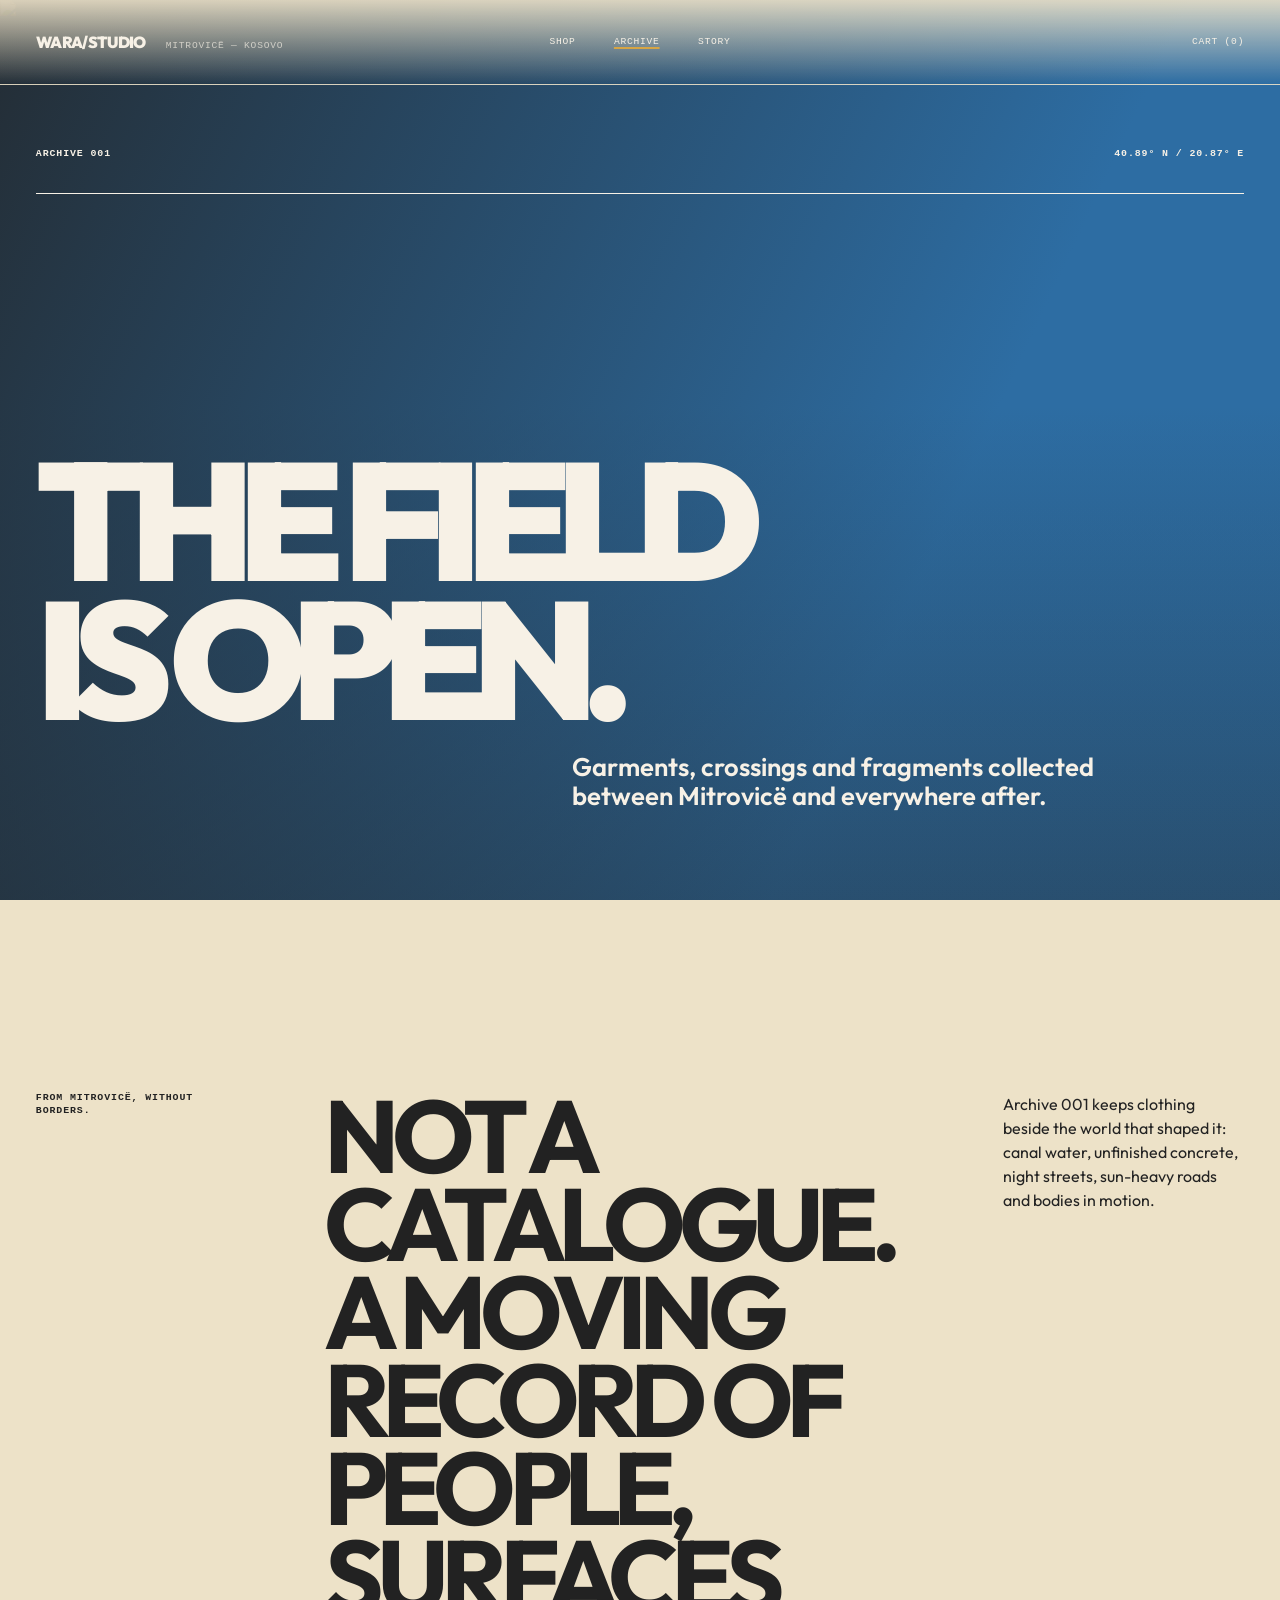
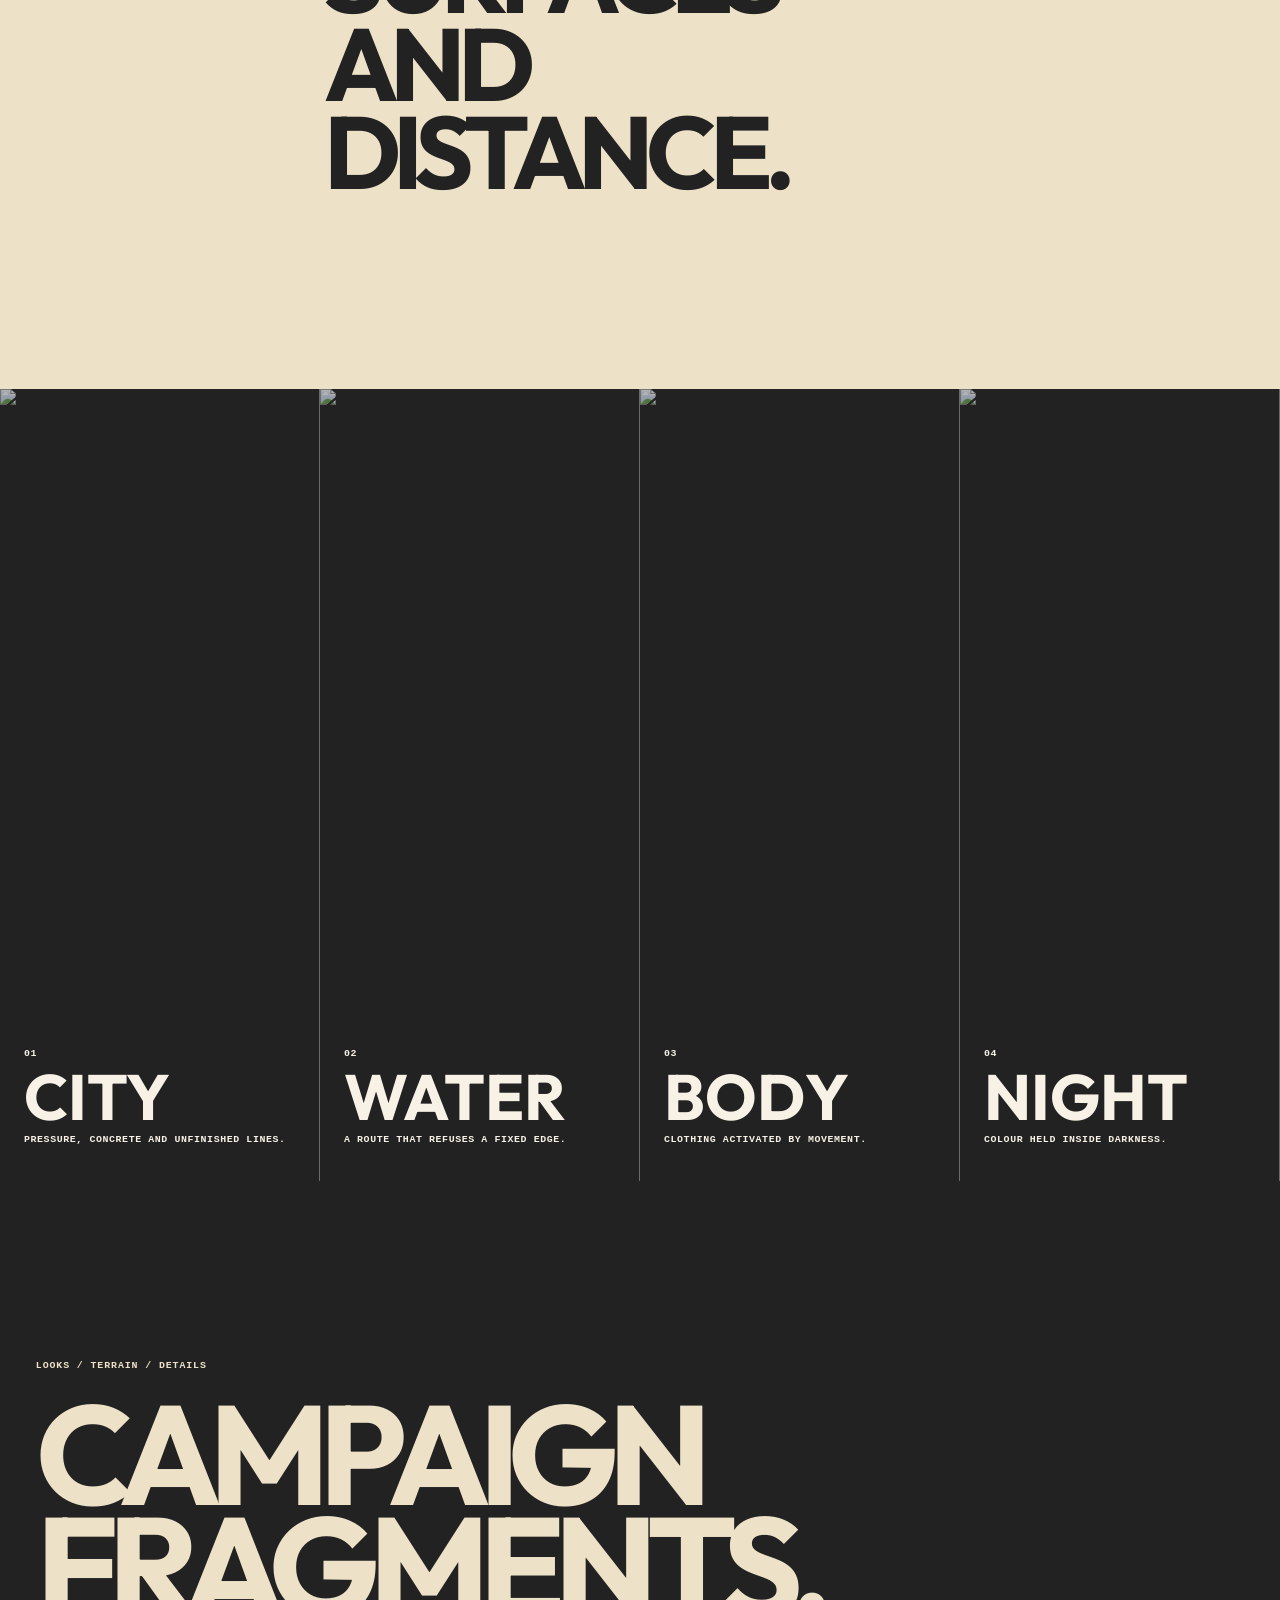
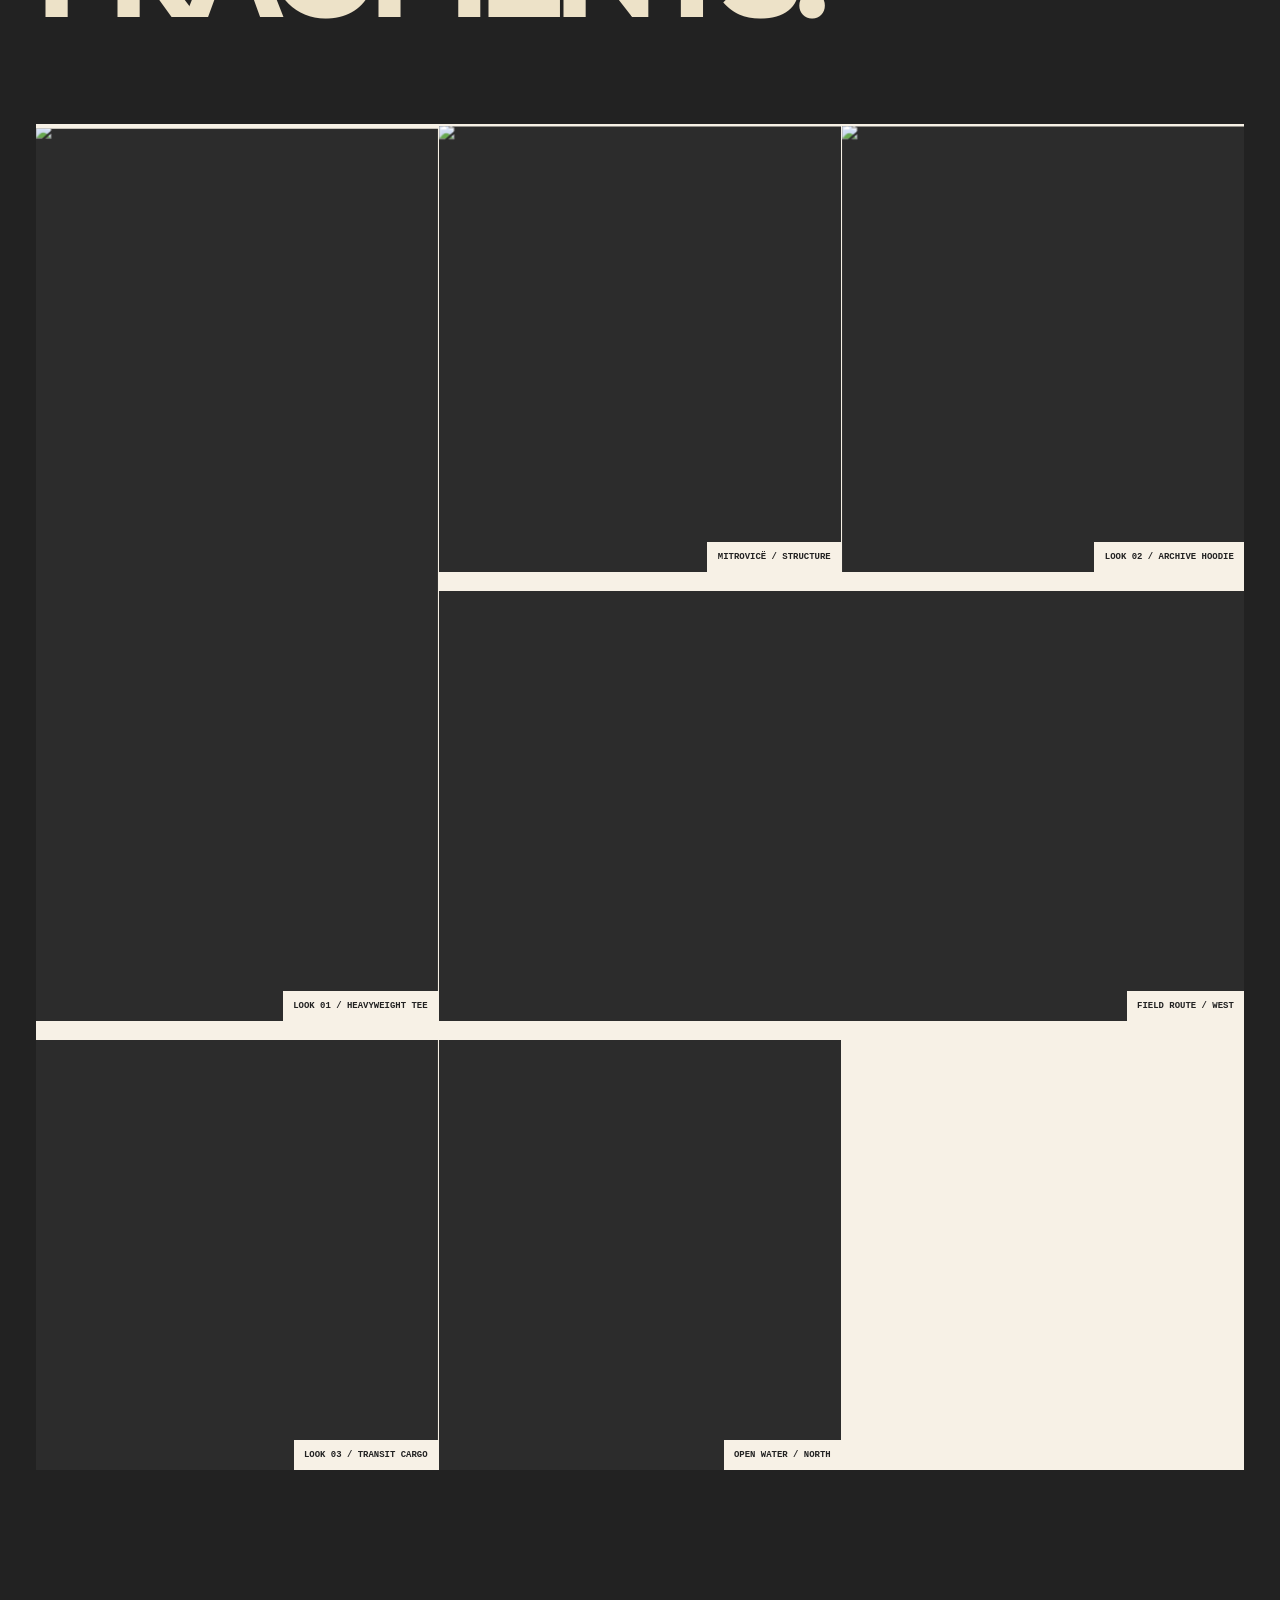
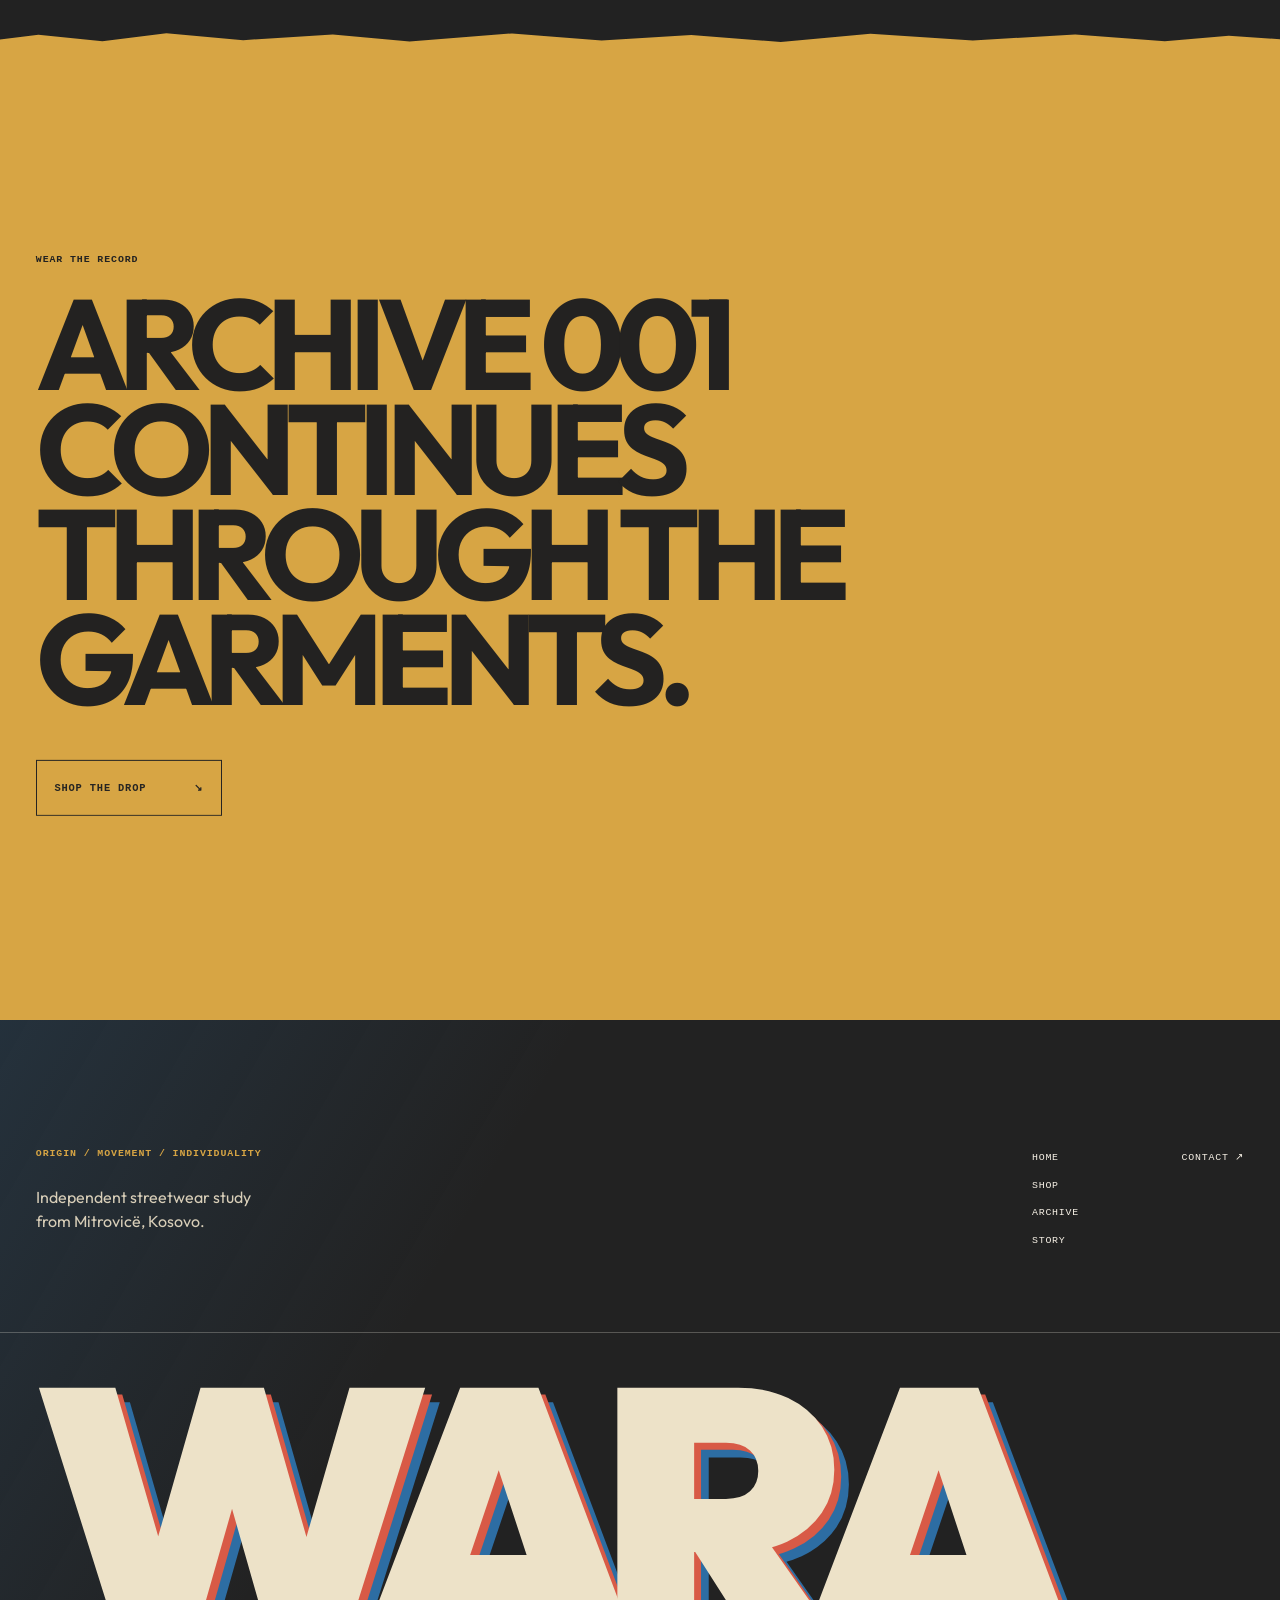
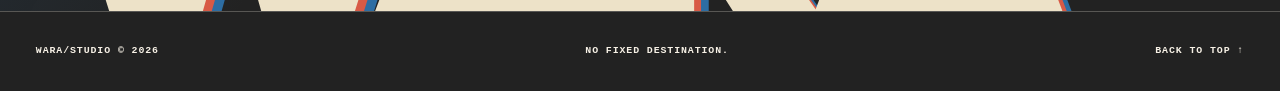
==== commit 884d44ff: "fix: finalize WARA live shop experience" ====
--- a/archive.html
+++ b/archive.html
@@ -11,7 +11,7 @@
     <link rel="preconnect" href="https://fonts.googleapis.com">
     <link rel="preconnect" href="https://fonts.gstatic.com" crossorigin>
     <link href="https://fonts.googleapis.com/css2?family=Outfit:wght@400;500;600;700;800;900&amp;display=swap" rel="stylesheet">
-    <link rel="stylesheet" href="styles.css?v=20260808-luxury-shop-v3">
+    <link rel="stylesheet" href="styles.css?v=20260808-live-shop-v4">
     <script>document.documentElement.classList.add('js');</script>
   </head>
   <body class="inner-page archive-page" data-page="archive">
@@ -96,6 +96,6 @@
       <div class="site-footer__bottom shell technical-row"><span>WARA/STUDIO © 2026</span><span>NO FIXED DESTINATION.</span><a href="#main-content">BACK TO TOP ↑</a></div>
     </footer>
 
-    <script src="vendor/gsap.min.js?v=20260808-luxury-shop-v3"></script><script src="vendor/ScrollTrigger.min.js?v=20260808-luxury-shop-v3"></script><script src="catalog.js?v=20260808-luxury-shop-v3"></script><script src="app.js?v=20260808-luxury-shop-v3"></script><script src="commerce.js?v=20260808-luxury-shop-v3"></script>
+    <script src="vendor/gsap.min.js?v=20260808-live-shop-v4"></script><script src="vendor/ScrollTrigger.min.js?v=20260808-live-shop-v4"></script><script src="catalog.js?v=20260808-live-shop-v4"></script><script src="app.js?v=20260808-live-shop-v4"></script><script src="commerce.js?v=20260808-live-shop-v4"></script>
   </body>
 </html>
--- a/styles.css
+++ b/styles.css
@@ -4977,6 +4977,10 @@
   text-transform: uppercase;
 }
 
+.shop-mobile-toolbar {
+  display: none;
+}
+
 .shop-page .filter-list {
   display: flex;
   flex-wrap: wrap;
@@ -6137,16 +6141,71 @@
   }
 
   .shop-toolkit__mobile-row {
+    display: none;
+  }
+
+  .shop-mobile-toolbar {
     position: sticky;
-    z-index: 12;
-    top: var(--header);
-    margin-right: calc(var(--gutter) * -1);
-    margin-left: calc(var(--gutter) * -1);
-    padding: 0.65rem var(--gutter);
+    z-index: 85;
+    top: calc(var(--header) + 1px);
+    display: grid;
+    grid-template-columns: minmax(4.6rem, 0.72fr) minmax(6.2rem, 1fr) minmax(7.6rem, 1.18fr);
+    align-items: stretch;
+    gap: 0;
+    padding: 0 var(--gutter);
     border-top: 1px solid var(--luxury-line);
-    border-bottom: 1px solid var(--luxury-line);
-    background: rgba(247, 241, 230, 0.96);
-    backdrop-filter: blur(10px);
+    border-bottom: 1px solid var(--luxury-charcoal);
+    background: rgba(247, 241, 230, 0.97);
+    color: var(--luxury-charcoal);
+    backdrop-filter: blur(12px);
+  }
+
+  .shop-mobile-toolbar > :is(p, label) {
+    display: flex;
+    min-width: 0;
+    min-height: 4.25rem;
+    flex-direction: column;
+    justify-content: center;
+    gap: 0.3rem;
+    margin: 0;
+    padding: 0.55rem 0.65rem;
+    border-right: 1px solid var(--luxury-line);
+  }
+
+  .shop-mobile-toolbar > :first-child {
+    padding-left: 0;
+  }
+
+  .shop-mobile-toolbar > :last-child {
+    padding-right: 0;
+    border-right: 0;
+  }
+
+  .shop-mobile-toolbar :is(span, strong) {
+    overflow: hidden;
+    font: 700 0.57rem/1.15 var(--sans);
+    letter-spacing: 0.07em;
+    text-overflow: ellipsis;
+    text-transform: uppercase;
+    white-space: nowrap;
+  }
+
+  .shop-mobile-toolbar p span,
+  .shop-mobile-toolbar label > span {
+    color: rgba(36, 35, 33, 0.55);
+  }
+
+  .shop-mobile-toolbar select {
+    width: 100%;
+    min-height: 1.6rem;
+    padding: 0 1.05rem 0 0;
+    border: 0;
+    border-radius: 0;
+    background: transparent;
+    color: var(--luxury-charcoal);
+    font: 700 0.65rem/1 var(--sans);
+    text-overflow: ellipsis;
+    text-transform: uppercase;
   }
 
   .shop-page .filter-list {
